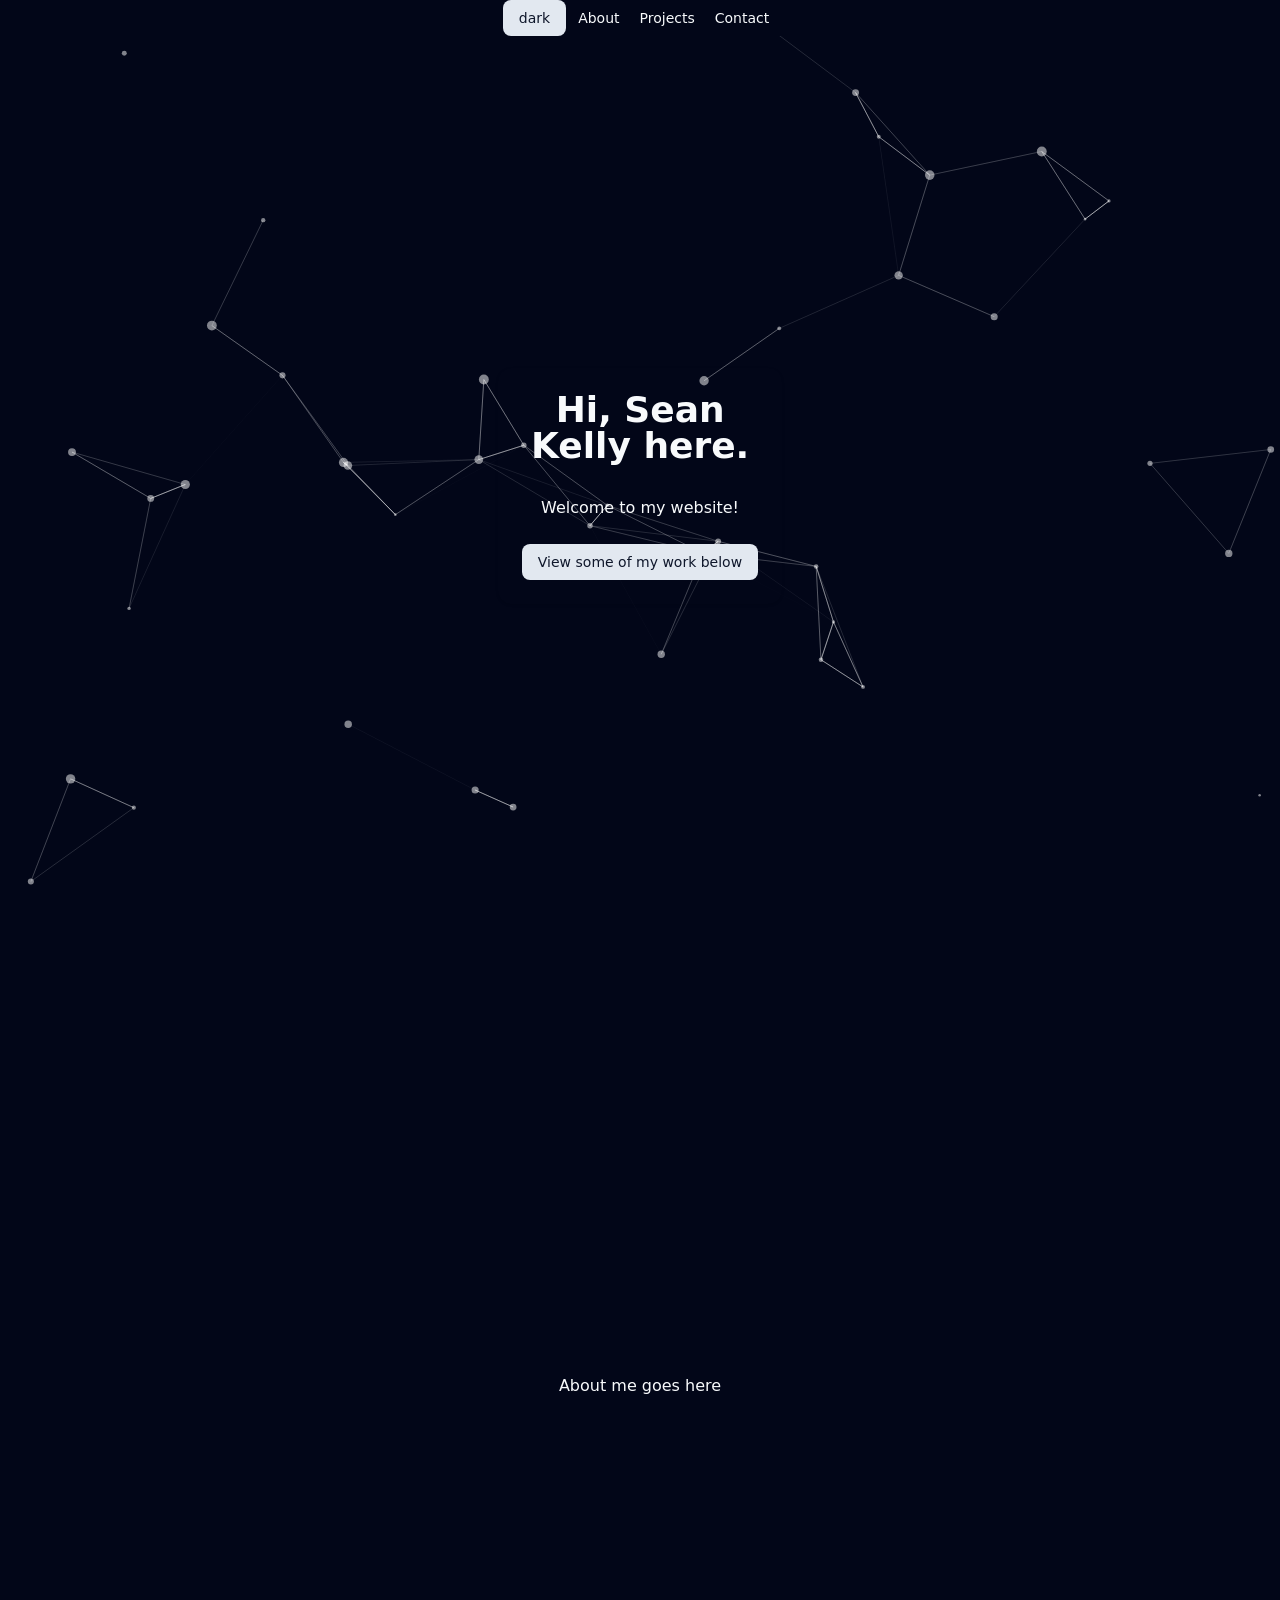
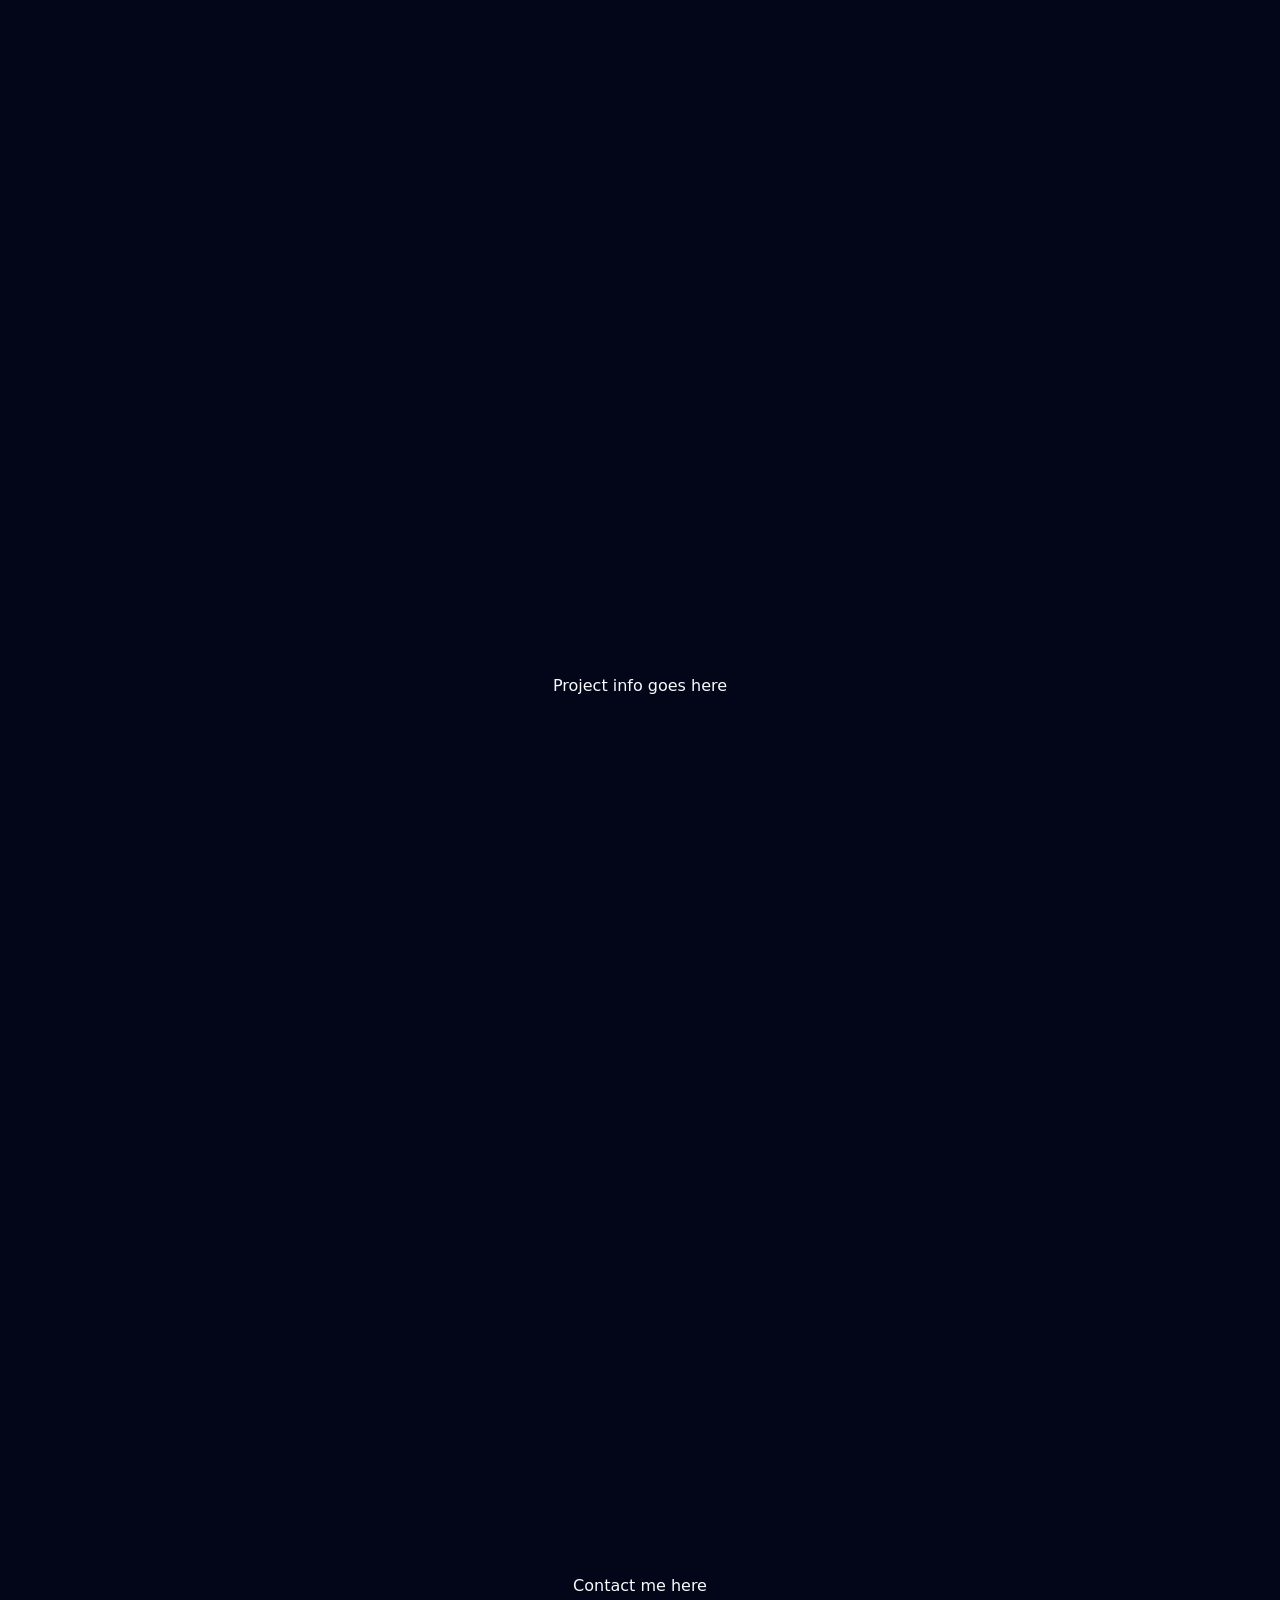
==== index.html @ 91082078 "test: new website" ====
<!doctype html>
<html lang="en">
  <head>
    <meta charset="UTF-8" />
    <link rel="icon" type="image/svg+xml" href="/s.ico" />
    <meta name="viewport" content="width=device-width, initial-scale=1.0" />
    <title>Sean Kelly</title>
    <script type="module" crossorigin src="/assets/index-CBpAEOlM.js"></script>
    <link rel="stylesheet" crossorigin href="/assets/index-Dk81vHkC.css">
  </head>
  <body>
    <div id="root"></div>
  </body>
</html>
---- assets/index-Dk81vHkC.css ----
/*! tailwindcss v4.1.15 | MIT License | https://tailwindcss.com */@layer properties{@supports (((-webkit-hyphens:none)) and (not (margin-trim:inline))) or ((-moz-orient:inline) and (not (color:rgb(from red r g b)))){*,:before,:after,::backdrop{--tw-border-style:solid;--tw-leading:initial;--tw-font-weight:initial;--tw-shadow:0 0 #0000;--tw-shadow-color:initial;--tw-shadow-alpha:100%;--tw-inset-shadow:0 0 #0000;--tw-inset-shadow-color:initial;--tw-inset-shadow-alpha:100%;--tw-ring-color:initial;--tw-ring-shadow:0 0 #0000;--tw-inset-ring-color:initial;--tw-inset-ring-shadow:0 0 #0000;--tw-ring-inset:initial;--tw-ring-offset-width:0px;--tw-ring-offset-color:#fff;--tw-ring-offset-shadow:0 0 #0000;--tw-outline-style:solid;--tw-duration:initial;--tw-animation-delay:0s;--tw-animation-direction:normal;--tw-animation-duration:initial;--tw-animation-fill-mode:none;--tw-animation-iteration-count:1;--tw-enter-blur:0;--tw-enter-opacity:1;--tw-enter-rotate:0;--tw-enter-scale:1;--tw-enter-translate-x:0;--tw-enter-translate-y:0;--tw-exit-blur:0;--tw-exit-opacity:1;--tw-exit-rotate:0;--tw-exit-scale:1;--tw-exit-translate-x:0;--tw-exit-translate-y:0}}}@layer theme{:root,:host{--font-sans:ui-sans-serif,system-ui,sans-serif,"Apple Color Emoji","Segoe UI Emoji","Segoe UI Symbol","Noto Color Emoji";--font-mono:ui-monospace,SFMono-Regular,Menlo,Monaco,Consolas,"Liberation Mono","Courier New",monospace;--color-white:#fff;--spacing:.25rem;--text-sm:.875rem;--text-sm--line-height:calc(1.25/.875);--text-4xl:2.25rem;--text-4xl--line-height:calc(2.5/2.25);--font-weight-medium:500;--font-weight-semibold:600;--default-transition-duration:.15s;--default-transition-timing-function:cubic-bezier(.4,0,.2,1);--default-font-family:var(--font-sans);--default-mono-font-family:var(--font-mono);--color-primary:var(--primary);--animate-fadein:fadein 1s ease-out forwards}}@layer base{*,:after,:before,::backdrop{box-sizing:border-box;border:0 solid;margin:0;padding:0}::file-selector-button{box-sizing:border-box;border:0 solid;margin:0;padding:0}html,:host{-webkit-text-size-adjust:100%;tab-size:4;line-height:1.5;font-family:var(--default-font-family,ui-sans-serif,system-ui,sans-serif,"Apple Color Emoji","Segoe UI Emoji","Segoe UI Symbol","Noto Color Emoji");font-feature-settings:var(--default-font-feature-settings,normal);font-variation-settings:var(--default-font-variation-settings,normal);-webkit-tap-highlight-color:transparent}hr{height:0;color:inherit;border-top-width:1px}abbr:where([title]){-webkit-text-decoration:underline dotted;text-decoration:underline dotted}h1,h2,h3,h4,h5,h6{font-size:inherit;font-weight:inherit}a{color:inherit;-webkit-text-decoration:inherit;text-decoration:inherit}b,strong{font-weight:bolder}code,kbd,samp,pre{font-family:var(--default-mono-font-family,ui-monospace,SFMono-Regular,Menlo,Monaco,Consolas,"Liberation Mono","Courier New",monospace);font-feature-settings:var(--default-mono-font-feature-settings,normal);font-variation-settings:var(--default-mono-font-variation-settings,normal);font-size:1em}small{font-size:80%}sub,sup{vertical-align:baseline;font-size:75%;line-height:0;position:relative}sub{bottom:-.25em}sup{top:-.5em}table{text-indent:0;border-color:inherit;border-collapse:collapse}:-moz-focusring{outline:auto}progress{vertical-align:baseline}summary{display:list-item}ol,ul,menu{list-style:none}img,svg,video,canvas,audio,iframe,embed,object{vertical-align:middle;display:block}img,video{max-width:100%;height:auto}button,input,select,optgroup,textarea{font:inherit;font-feature-settings:inherit;font-variation-settings:inherit;letter-spacing:inherit;color:inherit;opacity:1;background-color:#0000;border-radius:0}::file-selector-button{font:inherit;font-feature-settings:inherit;font-variation-settings:inherit;letter-spacing:inherit;color:inherit;opacity:1;background-color:#0000;border-radius:0}:where(select:is([multiple],[size])) optgroup{font-weight:bolder}:where(select:is([multiple],[size])) optgroup option{padding-inline-start:20px}::file-selector-button{margin-inline-end:4px}::placeholder{opacity:1}@supports (not ((-webkit-appearance:-apple-pay-button))) or (contain-intrinsic-size:1px){::placeholder{color:currentColor}@supports (color:color-mix(in lab,red,red)){::placeholder{color:color-mix(in oklab,currentcolor 50%,transparent)}}}textarea{resize:vertical}::-webkit-search-decoration{-webkit-appearance:none}::-webkit-date-and-time-value{min-height:1lh;text-align:inherit}::-webkit-datetime-edit{display:inline-flex}::-webkit-datetime-edit-fields-wrapper{padding:0}::-webkit-datetime-edit{padding-block:0}::-webkit-datetime-edit-year-field{padding-block:0}::-webkit-datetime-edit-month-field{padding-block:0}::-webkit-datetime-edit-day-field{padding-block:0}::-webkit-datetime-edit-hour-field{padding-block:0}::-webkit-datetime-edit-minute-field{padding-block:0}::-webkit-datetime-edit-second-field{padding-block:0}::-webkit-datetime-edit-millisecond-field{padding-block:0}::-webkit-datetime-edit-meridiem-field{padding-block:0}::-webkit-calendar-picker-indicator{line-height:1}:-moz-ui-invalid{box-shadow:none}button,input:where([type=button],[type=reset],[type=submit]){appearance:button}::file-selector-button{appearance:button}::-webkit-inner-spin-button{height:auto}::-webkit-outer-spin-button{height:auto}[hidden]:where(:not([hidden=until-found])){display:none!important}*{border-color:var(--border);outline-color:var(--ring)}@supports (color:color-mix(in lab,red,red)){*{outline-color:color-mix(in oklab,var(--ring)50%,transparent)}}body{background-color:var(--background);color:var(--foreground)}}@layer components;@layer utilities{.\@container\/card-header{container:card-header/inline-size}.absolute{position:absolute}.relative{position:relative}.sticky{position:sticky}.top-0{top:calc(var(--spacing)*0)}.top-\[1px\]{top:1px}.top-\[60\%\]{top:60%}.top-full{top:100%}.left-0{left:calc(var(--spacing)*0)}.isolate{isolation:isolate}.z-10{z-index:10}.z-50{z-index:50}.z-\[1\]{z-index:1}.col-start-2{grid-column-start:2}.row-span-2{grid-row:span 2/span 2}.row-start-1{grid-row-start:1}.mt-1\.5{margin-top:calc(var(--spacing)*1.5)}.ml-1{margin-left:calc(var(--spacing)*1)}.flex{display:flex}.grid{display:grid}.inline-flex{display:inline-flex}.size-3{width:calc(var(--spacing)*3);height:calc(var(--spacing)*3)}.size-8{width:calc(var(--spacing)*8);height:calc(var(--spacing)*8)}.size-9{width:calc(var(--spacing)*9);height:calc(var(--spacing)*9)}.size-10{width:calc(var(--spacing)*10);height:calc(var(--spacing)*10)}.h-1\.5{height:calc(var(--spacing)*1.5)}.h-2{height:calc(var(--spacing)*2)}.h-8{height:calc(var(--spacing)*8)}.h-9{height:calc(var(--spacing)*9)}.h-10{height:calc(var(--spacing)*10)}.h-\[var\(--radix-navigation-menu-viewport-height\)\]{height:var(--radix-navigation-menu-viewport-height)}.h-screen{height:100vh}.w-2{width:calc(var(--spacing)*2)}.w-full{width:100%}.w-max{width:max-content}.w-screen{width:100vw}.max-w-max{max-width:max-content}.min-w-full{min-width:100%}.flex-1{flex:1}.shrink-0{flex-shrink:0}.rotate-45{rotate:45deg}.animate-fadein{animation:1s ease-out forwards fadein}.list-none{list-style-type:none}.auto-rows-min{grid-auto-rows:min-content}.grid-rows-\[auto_auto\]{grid-template-rows:auto auto}.flex-col{flex-direction:column}.items-center{align-items:center}.items-end{align-items:flex-end}.items-start{align-items:flex-start}.justify-center{justify-content:center}.gap-1{gap:calc(var(--spacing)*1)}.gap-1\.5{gap:calc(var(--spacing)*1.5)}.gap-2{gap:calc(var(--spacing)*2)}.gap-6{gap:calc(var(--spacing)*6)}.self-start{align-self:flex-start}.justify-self-end{justify-self:flex-end}.overflow-hidden{overflow:hidden}.rounded-md{border-radius:calc(var(--radius) - 2px)}.rounded-sm{border-radius:calc(var(--radius) - 4px)}.rounded-xl{border-radius:calc(var(--radius) + 4px)}.rounded-tl-sm{border-top-left-radius:calc(var(--radius) - 4px)}.border{border-style:var(--tw-border-style);border-width:1px}.border-0{border-style:var(--tw-border-style);border-width:0}.bg-background{background-color:var(--background)}.bg-border{background-color:var(--border)}.bg-card{background-color:var(--card)}.bg-destructive{background-color:var(--destructive)}.bg-popover{background-color:var(--popover)}.bg-primary{background-color:var(--primary)}.bg-secondary{background-color:var(--secondary)}.bg-transparent{background-color:#0000}.p-2{padding:calc(var(--spacing)*2)}.px-3{padding-inline:calc(var(--spacing)*3)}.px-4{padding-inline:calc(var(--spacing)*4)}.px-6{padding-inline:calc(var(--spacing)*6)}.py-2{padding-block:calc(var(--spacing)*2)}.py-6{padding-block:calc(var(--spacing)*6)}.pr-2\.5{padding-right:calc(var(--spacing)*2.5)}.text-4xl{font-size:var(--text-4xl);line-height:var(--tw-leading,var(--text-4xl--line-height))}.text-sm{font-size:var(--text-sm);line-height:var(--tw-leading,var(--text-sm--line-height))}.leading-none{--tw-leading:1;line-height:1}.font-medium{--tw-font-weight:var(--font-weight-medium);font-weight:var(--font-weight-medium)}.font-semibold{--tw-font-weight:var(--font-weight-semibold);font-weight:var(--font-weight-semibold)}.whitespace-nowrap{white-space:nowrap}.text-card-foreground{color:var(--card-foreground)}.text-muted-foreground{color:var(--muted-foreground)}.text-popover-foreground{color:var(--popover-foreground)}.text-primary{color:var(--primary)}.text-primary-foreground{color:var(--primary-foreground)}.text-secondary-foreground{color:var(--secondary-foreground)}.text-white{color:var(--color-white)}.underline-offset-4{text-underline-offset:4px}.opacity-0{opacity:0}.shadow{--tw-shadow:0 1px 3px 0 var(--tw-shadow-color,#0000001a),0 1px 2px -1px var(--tw-shadow-color,#0000001a);box-shadow:var(--tw-inset-shadow),var(--tw-inset-ring-shadow),var(--tw-ring-offset-shadow),var(--tw-ring-shadow),var(--tw-shadow)}.shadow-md{--tw-shadow:0 4px 6px -1px var(--tw-shadow-color,#0000001a),0 2px 4px -2px var(--tw-shadow-color,#0000001a);box-shadow:var(--tw-inset-shadow),var(--tw-inset-ring-shadow),var(--tw-ring-offset-shadow),var(--tw-ring-shadow),var(--tw-shadow)}.shadow-sm{--tw-shadow:0 1px 3px 0 var(--tw-shadow-color,#0000001a),0 1px 2px -1px var(--tw-shadow-color,#0000001a);box-shadow:var(--tw-inset-shadow),var(--tw-inset-ring-shadow),var(--tw-ring-offset-shadow),var(--tw-ring-shadow),var(--tw-shadow)}.shadow-xs{--tw-shadow:0 1px 2px 0 var(--tw-shadow-color,#0000000d);box-shadow:var(--tw-inset-shadow),var(--tw-inset-ring-shadow),var(--tw-ring-offset-shadow),var(--tw-ring-shadow),var(--tw-shadow)}.outline{outline-style:var(--tw-outline-style);outline-width:1px}.transition{transition-property:color,background-color,border-color,outline-color,text-decoration-color,fill,stroke,--tw-gradient-from,--tw-gradient-via,--tw-gradient-to,opacity,box-shadow,transform,translate,scale,rotate,filter,-webkit-backdrop-filter,backdrop-filter,display,content-visibility,overlay,pointer-events;transition-timing-function:var(--tw-ease,var(--default-transition-timing-function));transition-duration:var(--tw-duration,var(--default-transition-duration))}.transition-\[color\,box-shadow\]{transition-property:color,box-shadow;transition-timing-function:var(--tw-ease,var(--default-transition-timing-function));transition-duration:var(--tw-duration,var(--default-transition-duration))}.transition-all{transition-property:all;transition-timing-function:var(--tw-ease,var(--default-transition-timing-function));transition-duration:var(--tw-duration,var(--default-transition-duration))}.duration-300{--tw-duration:.3s;transition-duration:.3s}.outline-none{--tw-outline-style:none;outline-style:none}.group-data-\[state\=open\]\:rotate-180:is(:where(.group)[data-state=open] *){rotate:180deg}.group-data-\[viewport\=false\]\/navigation-menu\:top-full:is(:where(.group\/navigation-menu)[data-viewport=false] *){top:100%}.group-data-\[viewport\=false\]\/navigation-menu\:mt-1\.5:is(:where(.group\/navigation-menu)[data-viewport=false] *){margin-top:calc(var(--spacing)*1.5)}.group-data-\[viewport\=false\]\/navigation-menu\:overflow-hidden:is(:where(.group\/navigation-menu)[data-viewport=false] *){overflow:hidden}.group-data-\[viewport\=false\]\/navigation-menu\:rounded-md:is(:where(.group\/navigation-menu)[data-viewport=false] *){border-radius:calc(var(--radius) - 2px)}.group-data-\[viewport\=false\]\/navigation-menu\:border:is(:where(.group\/navigation-menu)[data-viewport=false] *){border-style:var(--tw-border-style);border-width:1px}.group-data-\[viewport\=false\]\/navigation-menu\:bg-popover:is(:where(.group\/navigation-menu)[data-viewport=false] *){background-color:var(--popover)}.group-data-\[viewport\=false\]\/navigation-menu\:text-popover-foreground:is(:where(.group\/navigation-menu)[data-viewport=false] *){color:var(--popover-foreground)}.group-data-\[viewport\=false\]\/navigation-menu\:shadow:is(:where(.group\/navigation-menu)[data-viewport=false] *){--tw-shadow:0 1px 3px 0 var(--tw-shadow-color,#0000001a),0 1px 2px -1px var(--tw-shadow-color,#0000001a);box-shadow:var(--tw-inset-shadow),var(--tw-inset-ring-shadow),var(--tw-ring-offset-shadow),var(--tw-ring-shadow),var(--tw-shadow)}.group-data-\[viewport\=false\]\/navigation-menu\:duration-200:is(:where(.group\/navigation-menu)[data-viewport=false] *){--tw-duration:.2s;transition-duration:.2s}@media(hover:hover){.hover\:bg-accent:hover{background-color:var(--accent)}.hover\:bg-destructive\/90:hover{background-color:var(--destructive)}@supports (color:color-mix(in lab,red,red)){.hover\:bg-destructive\/90:hover{background-color:color-mix(in oklab,var(--destructive)90%,transparent)}}.hover\:bg-primary\/90:hover{background-color:var(--primary)}@supports (color:color-mix(in lab,red,red)){.hover\:bg-primary\/90:hover{background-color:color-mix(in oklab,var(--primary)90%,transparent)}}.hover\:bg-secondary\/80:hover{background-color:var(--secondary)}@supports (color:color-mix(in lab,red,red)){.hover\:bg-secondary\/80:hover{background-color:color-mix(in oklab,var(--secondary)80%,transparent)}}.hover\:text-accent-foreground:hover{color:var(--accent-foreground)}.hover\:underline:hover{text-decoration-line:underline}}.focus\:bg-accent:focus{background-color:var(--accent)}.focus\:text-accent-foreground:focus{color:var(--accent-foreground)}.focus-visible\:border-ring:focus-visible{border-color:var(--ring)}.focus-visible\:ring-\[3px\]:focus-visible{--tw-ring-shadow:var(--tw-ring-inset,)0 0 0 calc(3px + var(--tw-ring-offset-width))var(--tw-ring-color,currentcolor);box-shadow:var(--tw-inset-shadow),var(--tw-inset-ring-shadow),var(--tw-ring-offset-shadow),var(--tw-ring-shadow),var(--tw-shadow)}.focus-visible\:ring-destructive\/20:focus-visible{--tw-ring-color:var(--destructive)}@supports (color:color-mix(in lab,red,red)){.focus-visible\:ring-destructive\/20:focus-visible{--tw-ring-color:color-mix(in oklab,var(--destructive)20%,transparent)}}.focus-visible\:ring-ring\/50:focus-visible{--tw-ring-color:var(--ring)}@supports (color:color-mix(in lab,red,red)){.focus-visible\:ring-ring\/50:focus-visible{--tw-ring-color:color-mix(in oklab,var(--ring)50%,transparent)}}.focus-visible\:outline-1:focus-visible{outline-style:var(--tw-outline-style);outline-width:1px}.disabled\:pointer-events-none:disabled{pointer-events:none}.disabled\:opacity-50:disabled{opacity:.5}.has-data-\[slot\=card-action\]\:grid-cols-\[1fr_auto\]:has([data-slot=card-action]){grid-template-columns:1fr auto}.has-\[\>svg\]\:px-2\.5:has(>svg){padding-inline:calc(var(--spacing)*2.5)}.has-\[\>svg\]\:px-3:has(>svg){padding-inline:calc(var(--spacing)*3)}.has-\[\>svg\]\:px-4:has(>svg){padding-inline:calc(var(--spacing)*4)}.aria-invalid\:border-destructive[aria-invalid=true]{border-color:var(--destructive)}.aria-invalid\:ring-destructive\/20[aria-invalid=true]{--tw-ring-color:var(--destructive)}@supports (color:color-mix(in lab,red,red)){.aria-invalid\:ring-destructive\/20[aria-invalid=true]{--tw-ring-color:color-mix(in oklab,var(--destructive)20%,transparent)}}.data-\[active\=true\]\:bg-accent\/50[data-active=true]{background-color:var(--accent)}@supports (color:color-mix(in lab,red,red)){.data-\[active\=true\]\:bg-accent\/50[data-active=true]{background-color:color-mix(in oklab,var(--accent)50%,transparent)}}.data-\[active\=true\]\:text-accent-foreground[data-active=true]{color:var(--accent-foreground)}@media(hover:hover){.data-\[active\=true\]\:hover\:bg-accent[data-active=true]:hover{background-color:var(--accent)}}.data-\[active\=true\]\:focus\:bg-accent[data-active=true]:focus{background-color:var(--accent)}.data-\[motion\=from-end\]\:slide-in-from-right-52[data-motion=from-end]{--tw-enter-translate-x:calc(52*var(--spacing))}.data-\[motion\=from-start\]\:slide-in-from-left-52[data-motion=from-start]{--tw-enter-translate-x:calc(52*var(--spacing)*-1)}.data-\[motion\=to-end\]\:slide-out-to-right-52[data-motion=to-end]{--tw-exit-translate-x:calc(52*var(--spacing))}.data-\[motion\=to-start\]\:slide-out-to-left-52[data-motion=to-start]{--tw-exit-translate-x:calc(52*var(--spacing)*-1)}.data-\[motion\^\=from-\]\:animate-in[data-motion^=from-]{animation:enter var(--tw-animation-duration,var(--tw-duration,.15s))var(--tw-ease,ease)var(--tw-animation-delay,0s)var(--tw-animation-iteration-count,1)var(--tw-animation-direction,normal)var(--tw-animation-fill-mode,none)}.data-\[motion\^\=from-\]\:fade-in[data-motion^=from-]{--tw-enter-opacity:0}.data-\[motion\^\=to-\]\:animate-out[data-motion^=to-]{animation:exit var(--tw-animation-duration,var(--tw-duration,.15s))var(--tw-ease,ease)var(--tw-animation-delay,0s)var(--tw-animation-iteration-count,1)var(--tw-animation-direction,normal)var(--tw-animation-fill-mode,none)}.data-\[motion\^\=to-\]\:fade-out[data-motion^=to-]{--tw-exit-opacity:0}:is(.\*\*\:data-\[slot\=navigation-menu-link\]\:focus\:ring-0 *)[data-slot=navigation-menu-link]:focus{--tw-ring-shadow:var(--tw-ring-inset,)0 0 0 calc(0px + var(--tw-ring-offset-width))var(--tw-ring-color,currentcolor);box-shadow:var(--tw-inset-shadow),var(--tw-inset-ring-shadow),var(--tw-ring-offset-shadow),var(--tw-ring-shadow),var(--tw-shadow)}:is(.\*\*\:data-\[slot\=navigation-menu-link\]\:focus\:outline-none *)[data-slot=navigation-menu-link]:focus{--tw-outline-style:none;outline-style:none}.data-\[state\=closed\]\:animate-out[data-state=closed]{animation:exit var(--tw-animation-duration,var(--tw-duration,.15s))var(--tw-ease,ease)var(--tw-animation-delay,0s)var(--tw-animation-iteration-count,1)var(--tw-animation-direction,normal)var(--tw-animation-fill-mode,none)}.data-\[state\=closed\]\:zoom-out-95[data-state=closed]{--tw-exit-scale:.95}.group-data-\[viewport\=false\]\/navigation-menu\:data-\[state\=closed\]\:animate-out:is(:where(.group\/navigation-menu)[data-viewport=false] *)[data-state=closed]{animation:exit var(--tw-animation-duration,var(--tw-duration,.15s))var(--tw-ease,ease)var(--tw-animation-delay,0s)var(--tw-animation-iteration-count,1)var(--tw-animation-direction,normal)var(--tw-animation-fill-mode,none)}.group-data-\[viewport\=false\]\/navigation-menu\:data-\[state\=closed\]\:fade-out-0:is(:where(.group\/navigation-menu)[data-viewport=false] *)[data-state=closed]{--tw-exit-opacity:0}.group-data-\[viewport\=false\]\/navigation-menu\:data-\[state\=closed\]\:zoom-out-95:is(:where(.group\/navigation-menu)[data-viewport=false] *)[data-state=closed]{--tw-exit-scale:.95}.data-\[state\=hidden\]\:animate-out[data-state=hidden]{animation:exit var(--tw-animation-duration,var(--tw-duration,.15s))var(--tw-ease,ease)var(--tw-animation-delay,0s)var(--tw-animation-iteration-count,1)var(--tw-animation-direction,normal)var(--tw-animation-fill-mode,none)}.data-\[state\=hidden\]\:fade-out[data-state=hidden]{--tw-exit-opacity:0}.data-\[state\=open\]\:animate-in[data-state=open]{animation:enter var(--tw-animation-duration,var(--tw-duration,.15s))var(--tw-ease,ease)var(--tw-animation-delay,0s)var(--tw-animation-iteration-count,1)var(--tw-animation-direction,normal)var(--tw-animation-fill-mode,none)}.data-\[state\=open\]\:bg-accent\/50[data-state=open]{background-color:var(--accent)}@supports (color:color-mix(in lab,red,red)){.data-\[state\=open\]\:bg-accent\/50[data-state=open]{background-color:color-mix(in oklab,var(--accent)50%,transparent)}}.data-\[state\=open\]\:text-accent-foreground[data-state=open]{color:var(--accent-foreground)}.data-\[state\=open\]\:zoom-in-90[data-state=open]{--tw-enter-scale:.9}.group-data-\[viewport\=false\]\/navigation-menu\:data-\[state\=open\]\:animate-in:is(:where(.group\/navigation-menu)[data-viewport=false] *)[data-state=open]{animation:enter var(--tw-animation-duration,var(--tw-duration,.15s))var(--tw-ease,ease)var(--tw-animation-delay,0s)var(--tw-animation-iteration-count,1)var(--tw-animation-direction,normal)var(--tw-animation-fill-mode,none)}.group-data-\[viewport\=false\]\/navigation-menu\:data-\[state\=open\]\:fade-in-0:is(:where(.group\/navigation-menu)[data-viewport=false] *)[data-state=open]{--tw-enter-opacity:0}.group-data-\[viewport\=false\]\/navigation-menu\:data-\[state\=open\]\:zoom-in-95:is(:where(.group\/navigation-menu)[data-viewport=false] *)[data-state=open]{--tw-enter-scale:.95}@media(hover:hover){.data-\[state\=open\]\:hover\:bg-accent[data-state=open]:hover{background-color:var(--accent)}}.data-\[state\=open\]\:focus\:bg-accent[data-state=open]:focus{background-color:var(--accent)}.data-\[state\=visible\]\:animate-in[data-state=visible]{animation:enter var(--tw-animation-duration,var(--tw-duration,.15s))var(--tw-ease,ease)var(--tw-animation-delay,0s)var(--tw-animation-iteration-count,1)var(--tw-animation-direction,normal)var(--tw-animation-fill-mode,none)}.data-\[state\=visible\]\:fade-in[data-state=visible]{--tw-enter-opacity:0}@media(min-width:48rem){.md\:absolute{position:absolute}.md\:w-\[var\(--radix-navigation-menu-viewport-width\)\]{width:var(--radix-navigation-menu-viewport-width)}.md\:w-auto{width:auto}}.dark\:border-input:is(.dark *){border-color:var(--input)}.dark\:bg-destructive\/60:is(.dark *){background-color:var(--destructive)}@supports (color:color-mix(in lab,red,red)){.dark\:bg-destructive\/60:is(.dark *){background-color:color-mix(in oklab,var(--destructive)60%,transparent)}}.dark\:bg-input\/30:is(.dark *){background-color:var(--input)}@supports (color:color-mix(in lab,red,red)){.dark\:bg-input\/30:is(.dark *){background-color:color-mix(in oklab,var(--input)30%,transparent)}}@media(hover:hover){.dark\:hover\:bg-accent\/50:is(.dark *):hover{background-color:var(--accent)}@supports (color:color-mix(in lab,red,red)){.dark\:hover\:bg-accent\/50:is(.dark *):hover{background-color:color-mix(in oklab,var(--accent)50%,transparent)}}.dark\:hover\:bg-input\/50:is(.dark *):hover{background-color:var(--input)}@supports (color:color-mix(in lab,red,red)){.dark\:hover\:bg-input\/50:is(.dark *):hover{background-color:color-mix(in oklab,var(--input)50%,transparent)}}}.dark\:focus-visible\:ring-destructive\/40:is(.dark *):focus-visible{--tw-ring-color:var(--destructive)}@supports (color:color-mix(in lab,red,red)){.dark\:focus-visible\:ring-destructive\/40:is(.dark *):focus-visible{--tw-ring-color:color-mix(in oklab,var(--destructive)40%,transparent)}}.dark\:aria-invalid\:ring-destructive\/40:is(.dark *)[aria-invalid=true]{--tw-ring-color:var(--destructive)}@supports (color:color-mix(in lab,red,red)){.dark\:aria-invalid\:ring-destructive\/40:is(.dark *)[aria-invalid=true]{--tw-ring-color:color-mix(in oklab,var(--destructive)40%,transparent)}}.\[\&_svg\]\:pointer-events-none svg{pointer-events:none}.\[\&_svg\]\:shrink-0 svg{flex-shrink:0}.\[\&_svg\:not\(\[class\*\=\'size-\'\]\)\]\:size-4 svg:not([class*=size-]){width:calc(var(--spacing)*4);height:calc(var(--spacing)*4)}.\[\&_svg\:not\(\[class\*\=\'text-\'\]\)\]\:text-muted-foreground svg:not([class*=text-]){color:var(--muted-foreground)}.\[\.border-b\]\:pb-6.border-b{padding-bottom:calc(var(--spacing)*6)}.\[\.border-t\]\:pt-6.border-t{padding-top:calc(var(--spacing)*6)}}@property --tw-animation-delay{syntax:"*";inherits:false;initial-value:0s}@property --tw-animation-direction{syntax:"*";inherits:false;initial-value:normal}@property --tw-animation-duration{syntax:"*";inherits:false}@property --tw-animation-fill-mode{syntax:"*";inherits:false;initial-value:none}@property --tw-animation-iteration-count{syntax:"*";inherits:false;initial-value:1}@property --tw-enter-blur{syntax:"*";inherits:false;initial-value:0}@property --tw-enter-opacity{syntax:"*";inherits:false;initial-value:1}@property --tw-enter-rotate{syntax:"*";inherits:false;initial-value:0}@property --tw-enter-scale{syntax:"*";inherits:false;initial-value:1}@property --tw-enter-translate-x{syntax:"*";inherits:false;initial-value:0}@property --tw-enter-translate-y{syntax:"*";inherits:false;initial-value:0}@property --tw-exit-blur{syntax:"*";inherits:false;initial-value:0}@property --tw-exit-opacity{syntax:"*";inherits:false;initial-value:1}@property --tw-exit-rotate{syntax:"*";inherits:false;initial-value:0}@property --tw-exit-scale{syntax:"*";inherits:false;initial-value:1}@property --tw-exit-translate-x{syntax:"*";inherits:false;initial-value:0}@property --tw-exit-translate-y{syntax:"*";inherits:false;initial-value:0}:root{--radius:.625rem;--background:oklch(100% 0 0);--foreground:oklch(12.9% .042 264.695);--card:oklch(100% 0 0);--card-foreground:oklch(12.9% .042 264.695);--popover:oklch(100% 0 0);--popover-foreground:oklch(12.9% .042 264.695);--primary:oklch(20.8% .042 265.755);--primary-foreground:oklch(98.4% .003 247.858);--secondary:oklch(96.8% .007 247.896);--secondary-foreground:oklch(20.8% .042 265.755);--muted:oklch(96.8% .007 247.896);--muted-foreground:oklch(55.4% .046 257.417);--accent:oklch(96.8% .007 247.896);--accent-foreground:oklch(20.8% .042 265.755);--destructive:oklch(57.7% .245 27.325);--border:oklch(92.9% .013 255.508);--input:oklch(92.9% .013 255.508);--ring:oklch(70.4% .04 256.788);--chart-1:oklch(64.6% .222 41.116);--chart-2:oklch(60% .118 184.704);--chart-3:oklch(39.8% .07 227.392);--chart-4:oklch(82.8% .189 84.429);--chart-5:oklch(76.9% .188 70.08);--sidebar:oklch(98.4% .003 247.858);--sidebar-foreground:oklch(12.9% .042 264.695);--sidebar-primary:oklch(20.8% .042 265.755);--sidebar-primary-foreground:oklch(98.4% .003 247.858);--sidebar-accent:oklch(96.8% .007 247.896);--sidebar-accent-foreground:oklch(20.8% .042 265.755);--sidebar-border:oklch(92.9% .013 255.508);--sidebar-ring:oklch(70.4% .04 256.788)}.dark{--background:oklch(12.9% .042 264.695);--foreground:oklch(98.4% .003 247.858);--card:oklch(20.8% .042 265.755);--card-foreground:oklch(98.4% .003 247.858);--popover:oklch(20.8% .042 265.755);--popover-foreground:oklch(98.4% .003 247.858);--primary:oklch(92.9% .013 255.508);--primary-foreground:oklch(20.8% .042 265.755);--secondary:oklch(27.9% .041 260.031);--secondary-foreground:oklch(98.4% .003 247.858);--muted:oklch(27.9% .041 260.031);--muted-foreground:oklch(70.4% .04 256.788);--accent:oklch(27.9% .041 260.031);--accent-foreground:oklch(98.4% .003 247.858);--destructive:oklch(70.4% .191 22.216);--border:oklch(100% 0 0/.1);--input:oklch(100% 0 0/.15);--ring:oklch(55.1% .027 264.364);--chart-1:oklch(48.8% .243 264.376);--chart-2:oklch(69.6% .17 162.48);--chart-3:oklch(76.9% .188 70.08);--chart-4:oklch(62.7% .265 303.9);--chart-5:oklch(64.5% .246 16.439);--sidebar:oklch(20.8% .042 265.755);--sidebar-foreground:oklch(98.4% .003 247.858);--sidebar-primary:oklch(48.8% .243 264.376);--sidebar-primary-foreground:oklch(98.4% .003 247.858);--sidebar-accent:oklch(27.9% .041 260.031);--sidebar-accent-foreground:oklch(98.4% .003 247.858);--sidebar-border:oklch(100% 0 0/.1);--sidebar-ring:oklch(55.1% .027 264.364)}@property --tw-border-style{syntax:"*";inherits:false;initial-value:solid}@property --tw-leading{syntax:"*";inherits:false}@property --tw-font-weight{syntax:"*";inherits:false}@property --tw-shadow{syntax:"*";inherits:false;initial-value:0 0 #0000}@property --tw-shadow-color{syntax:"*";inherits:false}@property --tw-shadow-alpha{syntax:"<percentage>";inherits:false;initial-value:100%}@property --tw-inset-shadow{syntax:"*";inherits:false;initial-value:0 0 #0000}@property --tw-inset-shadow-color{syntax:"*";inherits:false}@property --tw-inset-shadow-alpha{syntax:"<percentage>";inherits:false;initial-value:100%}@property --tw-ring-color{syntax:"*";inherits:false}@property --tw-ring-shadow{syntax:"*";inherits:false;initial-value:0 0 #0000}@property --tw-inset-ring-color{syntax:"*";inherits:false}@property --tw-inset-ring-shadow{syntax:"*";inherits:false;initial-value:0 0 #0000}@property --tw-ring-inset{syntax:"*";inherits:false}@property --tw-ring-offset-width{syntax:"<length>";inherits:false;initial-value:0}@property --tw-ring-offset-color{syntax:"*";inherits:false;initial-value:#fff}@property --tw-ring-offset-shadow{syntax:"*";inherits:false;initial-value:0 0 #0000}@property --tw-outline-style{syntax:"*";inherits:false;initial-value:solid}@property --tw-duration{syntax:"*";inherits:false}@keyframes enter{0%{opacity:var(--tw-enter-opacity,1);transform:translate3d(var(--tw-enter-translate-x,0),var(--tw-enter-translate-y,0),0)scale3d(var(--tw-enter-scale,1),var(--tw-enter-scale,1),var(--tw-enter-scale,1))rotate(var(--tw-enter-rotate,0));filter:blur(var(--tw-enter-blur,0))}}@keyframes exit{to{opacity:var(--tw-exit-opacity,1);transform:translate3d(var(--tw-exit-translate-x,0),var(--tw-exit-translate-y,0),0)scale3d(var(--tw-exit-scale,1),var(--tw-exit-scale,1),var(--tw-exit-scale,1))rotate(var(--tw-exit-rotate,0));filter:blur(var(--tw-exit-blur,0))}}@keyframes fadein{0%{opacity:0}to{opacity:100}}#root{text-align:center}html{scroll-behavior:smooth}.websiteContentContainer{display:flex;flex-direction:column;justify-content:space-evenly;z-index:1;position:relative;scroll-behavior:smooth}.navBarLink{position:relative}.navBarLink:hover:after{opacity:1;transition:all .2s}.navBarLink:after{content:"";height:2px;width:100%;background:var(--color-primary);position:absolute;left:0;bottom:0;opacity:0;pointer-events:none}.activeNavBarLink:after{content:"";height:2px;width:100%;background:var(--color-primary);position:absolute;left:0;bottom:0;pointer-events:none;animation:var(--animate-fadein)}
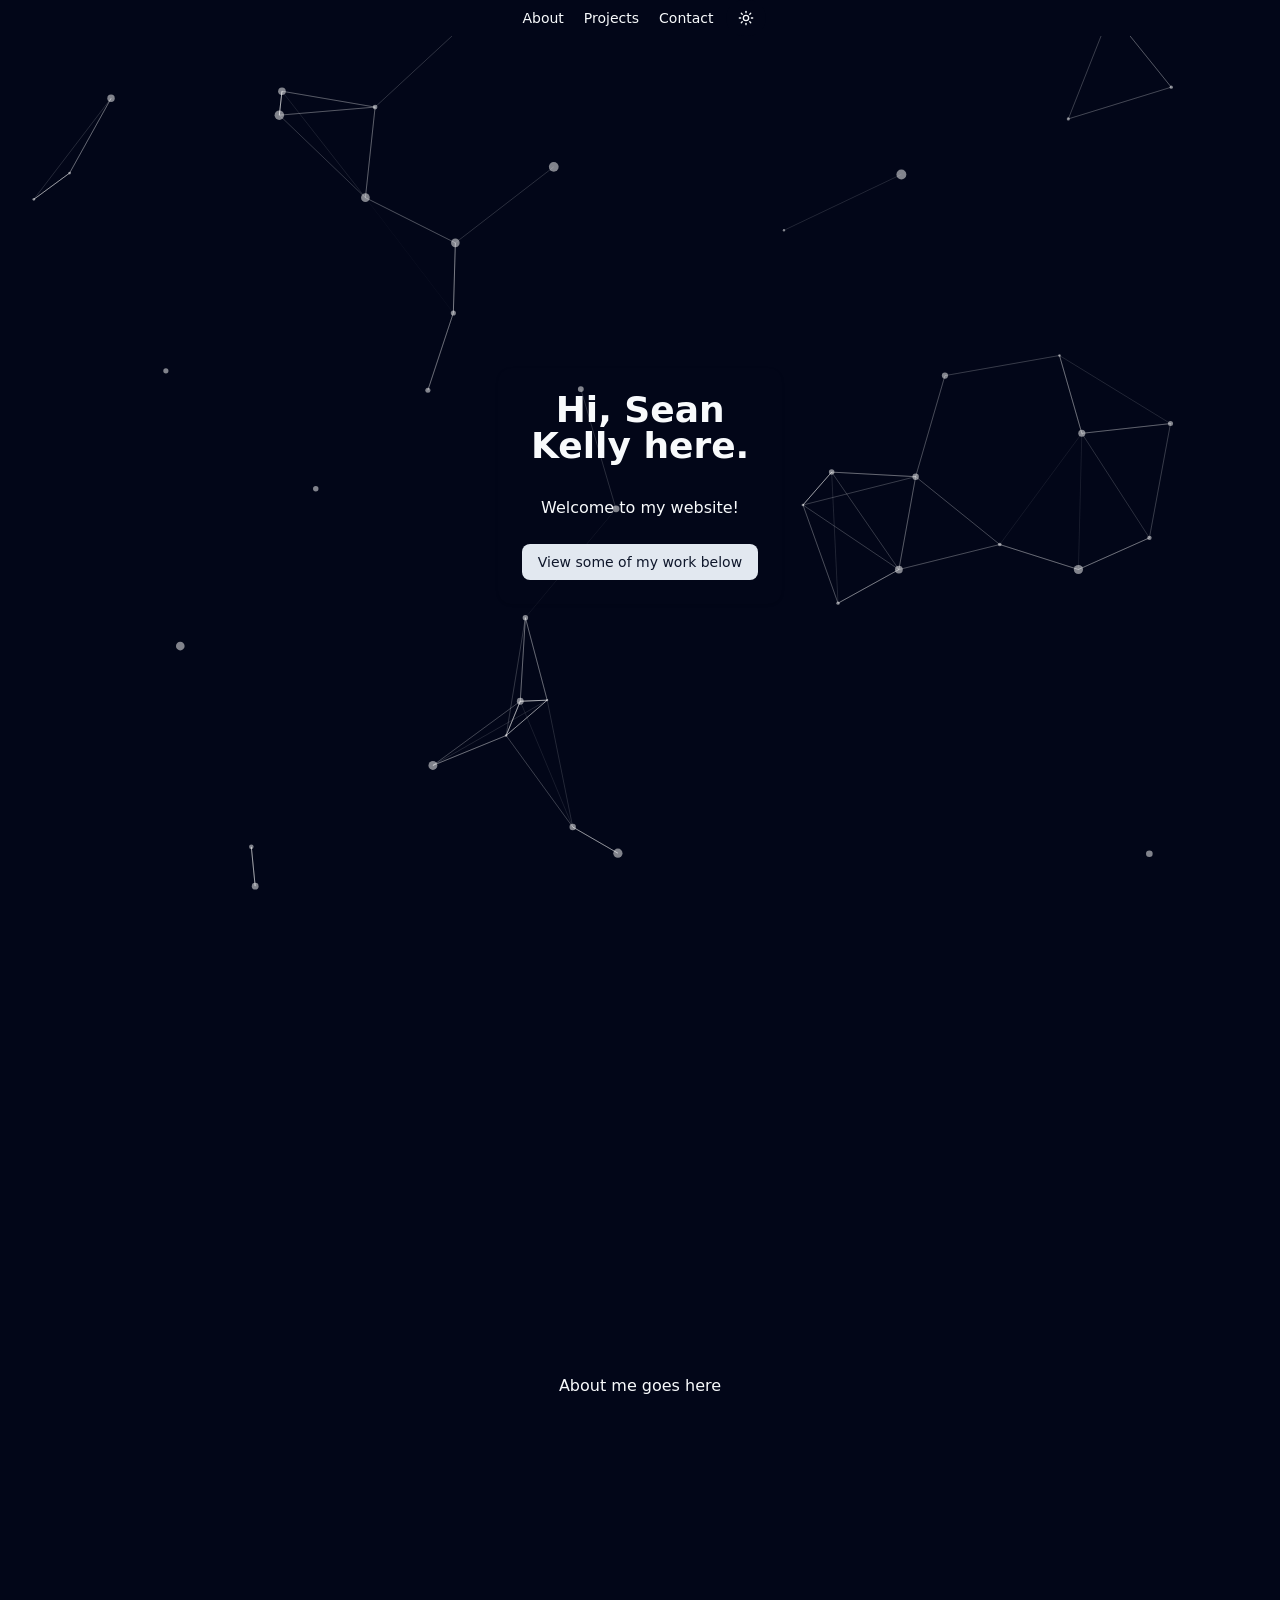
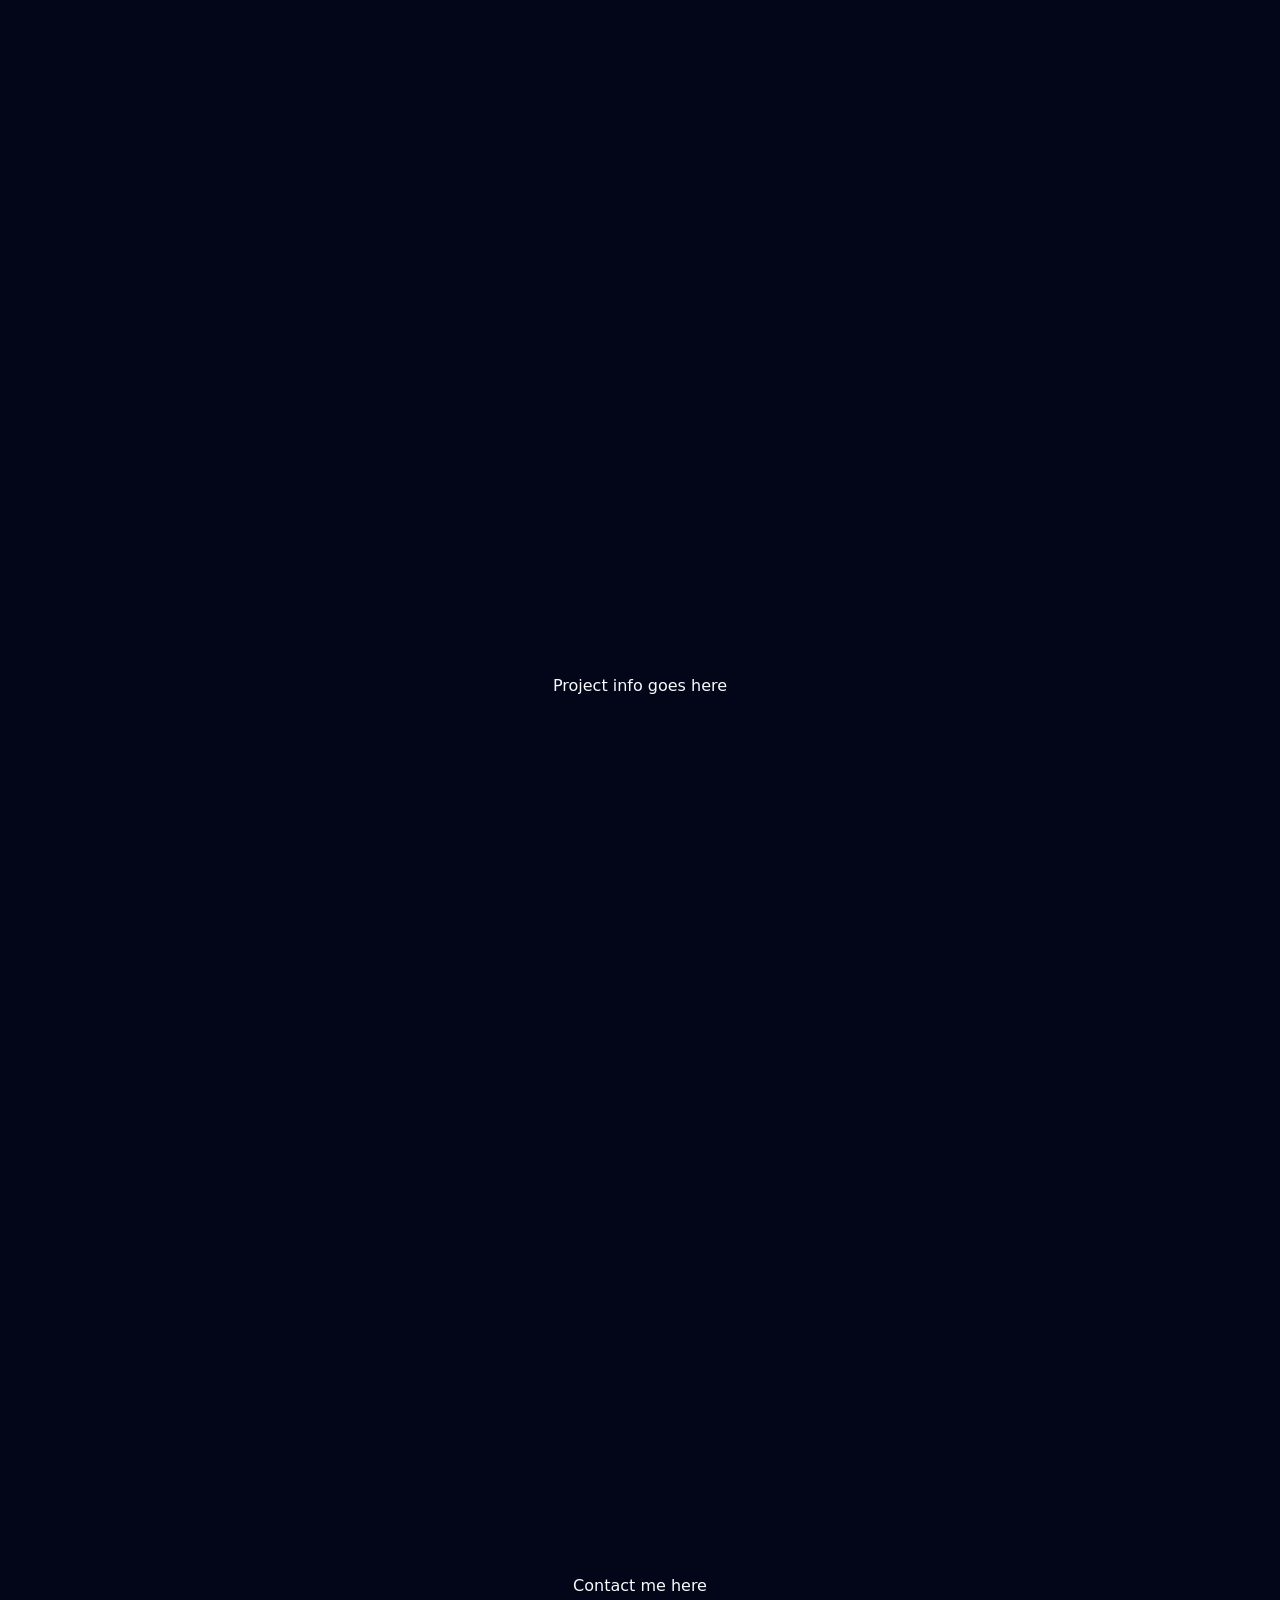
==== commit 0594b68c: "fix: updated dark/light mode toggle and site title" ====
--- a/index.html
+++ b/index.html
@@ -4,9 +4,9 @@
     <meta charset="UTF-8" />
     <link rel="icon" type="image/svg+xml" href="/s.ico" />
     <meta name="viewport" content="width=device-width, initial-scale=1.0" />
-    <title>Sean Kelly</title>
-    <script type="module" crossorigin src="/assets/index-CBpAEOlM.js"></script>
-    <link rel="stylesheet" crossorigin href="/assets/index-Dk81vHkC.css">
+    <title>Sean Kelly | Software Engineer</title>
+    <script type="module" crossorigin src="/assets/index-BwAMA2d6.js"></script>
+    <link rel="stylesheet" crossorigin href="/assets/index-Cu5SuFK4.css">
   </head>
   <body>
     <div id="root"></div>
--- a/assets/index-Cu5SuFK4.css
+++ b/assets/index-Cu5SuFK4.css
@@ -0,0 +1 @@
+/*! tailwindcss v4.1.15 | MIT License | https://tailwindcss.com */@layer properties{@supports (((-webkit-hyphens:none)) and (not (margin-trim:inline))) or ((-moz-orient:inline) and (not (color:rgb(from red r g b)))){*,:before,:after,::backdrop{--tw-border-style:solid;--tw-leading:initial;--tw-font-weight:initial;--tw-shadow:0 0 #0000;--tw-shadow-color:initial;--tw-shadow-alpha:100%;--tw-inset-shadow:0 0 #0000;--tw-inset-shadow-color:initial;--tw-inset-shadow-alpha:100%;--tw-ring-color:initial;--tw-ring-shadow:0 0 #0000;--tw-inset-ring-color:initial;--tw-inset-ring-shadow:0 0 #0000;--tw-ring-inset:initial;--tw-ring-offset-width:0px;--tw-ring-offset-color:#fff;--tw-ring-offset-shadow:0 0 #0000;--tw-outline-style:solid;--tw-duration:initial;--tw-animation-delay:0s;--tw-animation-direction:normal;--tw-animation-duration:initial;--tw-animation-fill-mode:none;--tw-animation-iteration-count:1;--tw-enter-blur:0;--tw-enter-opacity:1;--tw-enter-rotate:0;--tw-enter-scale:1;--tw-enter-translate-x:0;--tw-enter-translate-y:0;--tw-exit-blur:0;--tw-exit-opacity:1;--tw-exit-rotate:0;--tw-exit-scale:1;--tw-exit-translate-x:0;--tw-exit-translate-y:0}}}@layer theme{:root,:host{--font-sans:ui-sans-serif,system-ui,sans-serif,"Apple Color Emoji","Segoe UI Emoji","Segoe UI Symbol","Noto Color Emoji";--font-mono:ui-monospace,SFMono-Regular,Menlo,Monaco,Consolas,"Liberation Mono","Courier New",monospace;--color-white:#fff;--spacing:.25rem;--text-sm:.875rem;--text-sm--line-height:calc(1.25/.875);--text-4xl:2.25rem;--text-4xl--line-height:calc(2.5/2.25);--font-weight-medium:500;--font-weight-semibold:600;--default-transition-duration:.15s;--default-transition-timing-function:cubic-bezier(.4,0,.2,1);--default-font-family:var(--font-sans);--default-mono-font-family:var(--font-mono);--color-primary:var(--primary);--animate-fadein:fadein 1s ease-out forwards}}@layer base{*,:after,:before,::backdrop{box-sizing:border-box;border:0 solid;margin:0;padding:0}::file-selector-button{box-sizing:border-box;border:0 solid;margin:0;padding:0}html,:host{-webkit-text-size-adjust:100%;tab-size:4;line-height:1.5;font-family:var(--default-font-family,ui-sans-serif,system-ui,sans-serif,"Apple Color Emoji","Segoe UI Emoji","Segoe UI Symbol","Noto Color Emoji");font-feature-settings:var(--default-font-feature-settings,normal);font-variation-settings:var(--default-font-variation-settings,normal);-webkit-tap-highlight-color:transparent}hr{height:0;color:inherit;border-top-width:1px}abbr:where([title]){-webkit-text-decoration:underline dotted;text-decoration:underline dotted}h1,h2,h3,h4,h5,h6{font-size:inherit;font-weight:inherit}a{color:inherit;-webkit-text-decoration:inherit;text-decoration:inherit}b,strong{font-weight:bolder}code,kbd,samp,pre{font-family:var(--default-mono-font-family,ui-monospace,SFMono-Regular,Menlo,Monaco,Consolas,"Liberation Mono","Courier New",monospace);font-feature-settings:var(--default-mono-font-feature-settings,normal);font-variation-settings:var(--default-mono-font-variation-settings,normal);font-size:1em}small{font-size:80%}sub,sup{vertical-align:baseline;font-size:75%;line-height:0;position:relative}sub{bottom:-.25em}sup{top:-.5em}table{text-indent:0;border-color:inherit;border-collapse:collapse}:-moz-focusring{outline:auto}progress{vertical-align:baseline}summary{display:list-item}ol,ul,menu{list-style:none}img,svg,video,canvas,audio,iframe,embed,object{vertical-align:middle;display:block}img,video{max-width:100%;height:auto}button,input,select,optgroup,textarea{font:inherit;font-feature-settings:inherit;font-variation-settings:inherit;letter-spacing:inherit;color:inherit;opacity:1;background-color:#0000;border-radius:0}::file-selector-button{font:inherit;font-feature-settings:inherit;font-variation-settings:inherit;letter-spacing:inherit;color:inherit;opacity:1;background-color:#0000;border-radius:0}:where(select:is([multiple],[size])) optgroup{font-weight:bolder}:where(select:is([multiple],[size])) optgroup option{padding-inline-start:20px}::file-selector-button{margin-inline-end:4px}::placeholder{opacity:1}@supports (not ((-webkit-appearance:-apple-pay-button))) or (contain-intrinsic-size:1px){::placeholder{color:currentColor}@supports (color:color-mix(in lab,red,red)){::placeholder{color:color-mix(in oklab,currentcolor 50%,transparent)}}}textarea{resize:vertical}::-webkit-search-decoration{-webkit-appearance:none}::-webkit-date-and-time-value{min-height:1lh;text-align:inherit}::-webkit-datetime-edit{display:inline-flex}::-webkit-datetime-edit-fields-wrapper{padding:0}::-webkit-datetime-edit{padding-block:0}::-webkit-datetime-edit-year-field{padding-block:0}::-webkit-datetime-edit-month-field{padding-block:0}::-webkit-datetime-edit-day-field{padding-block:0}::-webkit-datetime-edit-hour-field{padding-block:0}::-webkit-datetime-edit-minute-field{padding-block:0}::-webkit-datetime-edit-second-field{padding-block:0}::-webkit-datetime-edit-millisecond-field{padding-block:0}::-webkit-datetime-edit-meridiem-field{padding-block:0}::-webkit-calendar-picker-indicator{line-height:1}:-moz-ui-invalid{box-shadow:none}button,input:where([type=button],[type=reset],[type=submit]){appearance:button}::file-selector-button{appearance:button}::-webkit-inner-spin-button{height:auto}::-webkit-outer-spin-button{height:auto}[hidden]:where(:not([hidden=until-found])){display:none!important}*{border-color:var(--border);outline-color:var(--ring)}@supports (color:color-mix(in lab,red,red)){*{outline-color:color-mix(in oklab,var(--ring)50%,transparent)}}body{background-color:var(--background);color:var(--foreground)}}@layer components;@layer utilities{.\@container\/card-header{container:card-header/inline-size}.absolute{position:absolute}.relative{position:relative}.sticky{position:sticky}.top-0{top:calc(var(--spacing)*0)}.top-\[1px\]{top:1px}.top-\[60\%\]{top:60%}.top-full{top:100%}.left-0{left:calc(var(--spacing)*0)}.isolate{isolation:isolate}.z-10{z-index:10}.z-50{z-index:50}.z-\[1\]{z-index:1}.col-start-2{grid-column-start:2}.row-span-2{grid-row:span 2/span 2}.row-start-1{grid-row-start:1}.mt-1\.5{margin-top:calc(var(--spacing)*1.5)}.ml-1{margin-left:calc(var(--spacing)*1)}.flex{display:flex}.grid{display:grid}.inline-flex{display:inline-flex}.size-3{width:calc(var(--spacing)*3);height:calc(var(--spacing)*3)}.size-8{width:calc(var(--spacing)*8);height:calc(var(--spacing)*8)}.size-9{width:calc(var(--spacing)*9);height:calc(var(--spacing)*9)}.size-10{width:calc(var(--spacing)*10);height:calc(var(--spacing)*10)}.h-1\.5{height:calc(var(--spacing)*1.5)}.h-2{height:calc(var(--spacing)*2)}.h-8{height:calc(var(--spacing)*8)}.h-9{height:calc(var(--spacing)*9)}.h-10{height:calc(var(--spacing)*10)}.h-\[var\(--radix-navigation-menu-viewport-height\)\]{height:var(--radix-navigation-menu-viewport-height)}.h-screen{height:100vh}.w-2{width:calc(var(--spacing)*2)}.w-full{width:100%}.w-max{width:max-content}.w-screen{width:100vw}.max-w-max{max-width:max-content}.min-w-full{min-width:100%}.flex-1{flex:1}.shrink-0{flex-shrink:0}.rotate-45{rotate:45deg}.animate-fadein{animation:1s ease-out forwards fadein}.list-none{list-style-type:none}.auto-rows-min{grid-auto-rows:min-content}.grid-rows-\[auto_auto\]{grid-template-rows:auto auto}.flex-col{flex-direction:column}.items-center{align-items:center}.items-end{align-items:flex-end}.items-start{align-items:flex-start}.justify-center{justify-content:center}.gap-1{gap:calc(var(--spacing)*1)}.gap-1\.5{gap:calc(var(--spacing)*1.5)}.gap-2{gap:calc(var(--spacing)*2)}.gap-6{gap:calc(var(--spacing)*6)}.self-start{align-self:flex-start}.justify-self-end{justify-self:flex-end}.overflow-hidden{overflow:hidden}.rounded-full{border-radius:3.40282e38px}.rounded-md{border-radius:calc(var(--radius) - 2px)}.rounded-sm{border-radius:calc(var(--radius) - 4px)}.rounded-xl{border-radius:calc(var(--radius) + 4px)}.rounded-tl-sm{border-top-left-radius:calc(var(--radius) - 4px)}.border{border-style:var(--tw-border-style);border-width:1px}.border-0{border-style:var(--tw-border-style);border-width:0}.bg-background{background-color:var(--background)}.bg-border{background-color:var(--border)}.bg-card{background-color:var(--card)}.bg-destructive{background-color:var(--destructive)}.bg-popover{background-color:var(--popover)}.bg-primary{background-color:var(--primary)}.bg-secondary{background-color:var(--secondary)}.bg-transparent{background-color:#0000}.p-2{padding:calc(var(--spacing)*2)}.px-3{padding-inline:calc(var(--spacing)*3)}.px-4{padding-inline:calc(var(--spacing)*4)}.px-6{padding-inline:calc(var(--spacing)*6)}.py-2{padding-block:calc(var(--spacing)*2)}.py-6{padding-block:calc(var(--spacing)*6)}.pr-2\.5{padding-right:calc(var(--spacing)*2.5)}.text-4xl{font-size:var(--text-4xl);line-height:var(--tw-leading,var(--text-4xl--line-height))}.text-sm{font-size:var(--text-sm);line-height:var(--tw-leading,var(--text-sm--line-height))}.leading-none{--tw-leading:1;line-height:1}.font-medium{--tw-font-weight:var(--font-weight-medium);font-weight:var(--font-weight-medium)}.font-semibold{--tw-font-weight:var(--font-weight-semibold);font-weight:var(--font-weight-semibold)}.whitespace-nowrap{white-space:nowrap}.text-card-foreground{color:var(--card-foreground)}.text-foreground{color:var(--foreground)}.text-muted-foreground{color:var(--muted-foreground)}.text-popover-foreground{color:var(--popover-foreground)}.text-primary{color:var(--primary)}.text-primary-foreground{color:var(--primary-foreground)}.text-secondary-foreground{color:var(--secondary-foreground)}.text-white{color:var(--color-white)}.underline-offset-4{text-underline-offset:4px}.opacity-0{opacity:0}.shadow{--tw-shadow:0 1px 3px 0 var(--tw-shadow-color,#0000001a),0 1px 2px -1px var(--tw-shadow-color,#0000001a);box-shadow:var(--tw-inset-shadow),var(--tw-inset-ring-shadow),var(--tw-ring-offset-shadow),var(--tw-ring-shadow),var(--tw-shadow)}.shadow-md{--tw-shadow:0 4px 6px -1px var(--tw-shadow-color,#0000001a),0 2px 4px -2px var(--tw-shadow-color,#0000001a);box-shadow:var(--tw-inset-shadow),var(--tw-inset-ring-shadow),var(--tw-ring-offset-shadow),var(--tw-ring-shadow),var(--tw-shadow)}.shadow-sm{--tw-shadow:0 1px 3px 0 var(--tw-shadow-color,#0000001a),0 1px 2px -1px var(--tw-shadow-color,#0000001a);box-shadow:var(--tw-inset-shadow),var(--tw-inset-ring-shadow),var(--tw-ring-offset-shadow),var(--tw-ring-shadow),var(--tw-shadow)}.shadow-xs{--tw-shadow:0 1px 2px 0 var(--tw-shadow-color,#0000000d);box-shadow:var(--tw-inset-shadow),var(--tw-inset-ring-shadow),var(--tw-ring-offset-shadow),var(--tw-ring-shadow),var(--tw-shadow)}.outline{outline-style:var(--tw-outline-style);outline-width:1px}.transition{transition-property:color,background-color,border-color,outline-color,text-decoration-color,fill,stroke,--tw-gradient-from,--tw-gradient-via,--tw-gradient-to,opacity,box-shadow,transform,translate,scale,rotate,filter,-webkit-backdrop-filter,backdrop-filter,display,content-visibility,overlay,pointer-events;transition-timing-function:var(--tw-ease,var(--default-transition-timing-function));transition-duration:var(--tw-duration,var(--default-transition-duration))}.transition-\[color\,box-shadow\]{transition-property:color,box-shadow;transition-timing-function:var(--tw-ease,var(--default-transition-timing-function));transition-duration:var(--tw-duration,var(--default-transition-duration))}.transition-all{transition-property:all;transition-timing-function:var(--tw-ease,var(--default-transition-timing-function));transition-duration:var(--tw-duration,var(--default-transition-duration))}.duration-300{--tw-duration:.3s;transition-duration:.3s}.outline-none{--tw-outline-style:none;outline-style:none}.group-data-\[state\=open\]\:rotate-180:is(:where(.group)[data-state=open] *){rotate:180deg}.group-data-\[viewport\=false\]\/navigation-menu\:top-full:is(:where(.group\/navigation-menu)[data-viewport=false] *){top:100%}.group-data-\[viewport\=false\]\/navigation-menu\:mt-1\.5:is(:where(.group\/navigation-menu)[data-viewport=false] *){margin-top:calc(var(--spacing)*1.5)}.group-data-\[viewport\=false\]\/navigation-menu\:overflow-hidden:is(:where(.group\/navigation-menu)[data-viewport=false] *){overflow:hidden}.group-data-\[viewport\=false\]\/navigation-menu\:rounded-md:is(:where(.group\/navigation-menu)[data-viewport=false] *){border-radius:calc(var(--radius) - 2px)}.group-data-\[viewport\=false\]\/navigation-menu\:border:is(:where(.group\/navigation-menu)[data-viewport=false] *){border-style:var(--tw-border-style);border-width:1px}.group-data-\[viewport\=false\]\/navigation-menu\:bg-popover:is(:where(.group\/navigation-menu)[data-viewport=false] *){background-color:var(--popover)}.group-data-\[viewport\=false\]\/navigation-menu\:text-popover-foreground:is(:where(.group\/navigation-menu)[data-viewport=false] *){color:var(--popover-foreground)}.group-data-\[viewport\=false\]\/navigation-menu\:shadow:is(:where(.group\/navigation-menu)[data-viewport=false] *){--tw-shadow:0 1px 3px 0 var(--tw-shadow-color,#0000001a),0 1px 2px -1px var(--tw-shadow-color,#0000001a);box-shadow:var(--tw-inset-shadow),var(--tw-inset-ring-shadow),var(--tw-ring-offset-shadow),var(--tw-ring-shadow),var(--tw-shadow)}.group-data-\[viewport\=false\]\/navigation-menu\:duration-200:is(:where(.group\/navigation-menu)[data-viewport=false] *){--tw-duration:.2s;transition-duration:.2s}@media(hover:hover){.hover\:bg-accent:hover{background-color:var(--accent)}.hover\:bg-destructive\/90:hover{background-color:var(--destructive)}@supports (color:color-mix(in lab,red,red)){.hover\:bg-destructive\/90:hover{background-color:color-mix(in oklab,var(--destructive)90%,transparent)}}.hover\:bg-primary\/90:hover{background-color:var(--primary)}@supports (color:color-mix(in lab,red,red)){.hover\:bg-primary\/90:hover{background-color:color-mix(in oklab,var(--primary)90%,transparent)}}.hover\:bg-secondary\/80:hover{background-color:var(--secondary)}@supports (color:color-mix(in lab,red,red)){.hover\:bg-secondary\/80:hover{background-color:color-mix(in oklab,var(--secondary)80%,transparent)}}.hover\:text-accent-foreground:hover{color:var(--accent-foreground)}.hover\:underline:hover{text-decoration-line:underline}}.focus\:bg-accent:focus{background-color:var(--accent)}.focus\:text-accent-foreground:focus{color:var(--accent-foreground)}.focus-visible\:border-ring:focus-visible{border-color:var(--ring)}.focus-visible\:ring-\[3px\]:focus-visible{--tw-ring-shadow:var(--tw-ring-inset,)0 0 0 calc(3px + var(--tw-ring-offset-width))var(--tw-ring-color,currentcolor);box-shadow:var(--tw-inset-shadow),var(--tw-inset-ring-shadow),var(--tw-ring-offset-shadow),var(--tw-ring-shadow),var(--tw-shadow)}.focus-visible\:ring-destructive\/20:focus-visible{--tw-ring-color:var(--destructive)}@supports (color:color-mix(in lab,red,red)){.focus-visible\:ring-destructive\/20:focus-visible{--tw-ring-color:color-mix(in oklab,var(--destructive)20%,transparent)}}.focus-visible\:ring-ring\/50:focus-visible{--tw-ring-color:var(--ring)}@supports (color:color-mix(in lab,red,red)){.focus-visible\:ring-ring\/50:focus-visible{--tw-ring-color:color-mix(in oklab,var(--ring)50%,transparent)}}.focus-visible\:outline-1:focus-visible{outline-style:var(--tw-outline-style);outline-width:1px}.disabled\:pointer-events-none:disabled{pointer-events:none}.disabled\:opacity-50:disabled{opacity:.5}.has-data-\[slot\=card-action\]\:grid-cols-\[1fr_auto\]:has([data-slot=card-action]){grid-template-columns:1fr auto}.has-\[\>svg\]\:px-2\.5:has(>svg){padding-inline:calc(var(--spacing)*2.5)}.has-\[\>svg\]\:px-3:has(>svg){padding-inline:calc(var(--spacing)*3)}.has-\[\>svg\]\:px-4:has(>svg){padding-inline:calc(var(--spacing)*4)}.aria-invalid\:border-destructive[aria-invalid=true]{border-color:var(--destructive)}.aria-invalid\:ring-destructive\/20[aria-invalid=true]{--tw-ring-color:var(--destructive)}@supports (color:color-mix(in lab,red,red)){.aria-invalid\:ring-destructive\/20[aria-invalid=true]{--tw-ring-color:color-mix(in oklab,var(--destructive)20%,transparent)}}.data-\[active\=true\]\:bg-accent\/50[data-active=true]{background-color:var(--accent)}@supports (color:color-mix(in lab,red,red)){.data-\[active\=true\]\:bg-accent\/50[data-active=true]{background-color:color-mix(in oklab,var(--accent)50%,transparent)}}.data-\[active\=true\]\:text-accent-foreground[data-active=true]{color:var(--accent-foreground)}@media(hover:hover){.data-\[active\=true\]\:hover\:bg-accent[data-active=true]:hover{background-color:var(--accent)}}.data-\[active\=true\]\:focus\:bg-accent[data-active=true]:focus{background-color:var(--accent)}.data-\[motion\=from-end\]\:slide-in-from-right-52[data-motion=from-end]{--tw-enter-translate-x:calc(52*var(--spacing))}.data-\[motion\=from-start\]\:slide-in-from-left-52[data-motion=from-start]{--tw-enter-translate-x:calc(52*var(--spacing)*-1)}.data-\[motion\=to-end\]\:slide-out-to-right-52[data-motion=to-end]{--tw-exit-translate-x:calc(52*var(--spacing))}.data-\[motion\=to-start\]\:slide-out-to-left-52[data-motion=to-start]{--tw-exit-translate-x:calc(52*var(--spacing)*-1)}.data-\[motion\^\=from-\]\:animate-in[data-motion^=from-]{animation:enter var(--tw-animation-duration,var(--tw-duration,.15s))var(--tw-ease,ease)var(--tw-animation-delay,0s)var(--tw-animation-iteration-count,1)var(--tw-animation-direction,normal)var(--tw-animation-fill-mode,none)}.data-\[motion\^\=from-\]\:fade-in[data-motion^=from-]{--tw-enter-opacity:0}.data-\[motion\^\=to-\]\:animate-out[data-motion^=to-]{animation:exit var(--tw-animation-duration,var(--tw-duration,.15s))var(--tw-ease,ease)var(--tw-animation-delay,0s)var(--tw-animation-iteration-count,1)var(--tw-animation-direction,normal)var(--tw-animation-fill-mode,none)}.data-\[motion\^\=to-\]\:fade-out[data-motion^=to-]{--tw-exit-opacity:0}:is(.\*\*\:data-\[slot\=navigation-menu-link\]\:focus\:ring-0 *)[data-slot=navigation-menu-link]:focus{--tw-ring-shadow:var(--tw-ring-inset,)0 0 0 calc(0px + var(--tw-ring-offset-width))var(--tw-ring-color,currentcolor);box-shadow:var(--tw-inset-shadow),var(--tw-inset-ring-shadow),var(--tw-ring-offset-shadow),var(--tw-ring-shadow),var(--tw-shadow)}:is(.\*\*\:data-\[slot\=navigation-menu-link\]\:focus\:outline-none *)[data-slot=navigation-menu-link]:focus{--tw-outline-style:none;outline-style:none}.data-\[state\=closed\]\:animate-out[data-state=closed]{animation:exit var(--tw-animation-duration,var(--tw-duration,.15s))var(--tw-ease,ease)var(--tw-animation-delay,0s)var(--tw-animation-iteration-count,1)var(--tw-animation-direction,normal)var(--tw-animation-fill-mode,none)}.data-\[state\=closed\]\:zoom-out-95[data-state=closed]{--tw-exit-scale:.95}.group-data-\[viewport\=false\]\/navigation-menu\:data-\[state\=closed\]\:animate-out:is(:where(.group\/navigation-menu)[data-viewport=false] *)[data-state=closed]{animation:exit var(--tw-animation-duration,var(--tw-duration,.15s))var(--tw-ease,ease)var(--tw-animation-delay,0s)var(--tw-animation-iteration-count,1)var(--tw-animation-direction,normal)var(--tw-animation-fill-mode,none)}.group-data-\[viewport\=false\]\/navigation-menu\:data-\[state\=closed\]\:fade-out-0:is(:where(.group\/navigation-menu)[data-viewport=false] *)[data-state=closed]{--tw-exit-opacity:0}.group-data-\[viewport\=false\]\/navigation-menu\:data-\[state\=closed\]\:zoom-out-95:is(:where(.group\/navigation-menu)[data-viewport=false] *)[data-state=closed]{--tw-exit-scale:.95}.data-\[state\=hidden\]\:animate-out[data-state=hidden]{animation:exit var(--tw-animation-duration,var(--tw-duration,.15s))var(--tw-ease,ease)var(--tw-animation-delay,0s)var(--tw-animation-iteration-count,1)var(--tw-animation-direction,normal)var(--tw-animation-fill-mode,none)}.data-\[state\=hidden\]\:fade-out[data-state=hidden]{--tw-exit-opacity:0}.data-\[state\=open\]\:animate-in[data-state=open]{animation:enter var(--tw-animation-duration,var(--tw-duration,.15s))var(--tw-ease,ease)var(--tw-animation-delay,0s)var(--tw-animation-iteration-count,1)var(--tw-animation-direction,normal)var(--tw-animation-fill-mode,none)}.data-\[state\=open\]\:bg-accent\/50[data-state=open]{background-color:var(--accent)}@supports (color:color-mix(in lab,red,red)){.data-\[state\=open\]\:bg-accent\/50[data-state=open]{background-color:color-mix(in oklab,var(--accent)50%,transparent)}}.data-\[state\=open\]\:text-accent-foreground[data-state=open]{color:var(--accent-foreground)}.data-\[state\=open\]\:zoom-in-90[data-state=open]{--tw-enter-scale:.9}.group-data-\[viewport\=false\]\/navigation-menu\:data-\[state\=open\]\:animate-in:is(:where(.group\/navigation-menu)[data-viewport=false] *)[data-state=open]{animation:enter var(--tw-animation-duration,var(--tw-duration,.15s))var(--tw-ease,ease)var(--tw-animation-delay,0s)var(--tw-animation-iteration-count,1)var(--tw-animation-direction,normal)var(--tw-animation-fill-mode,none)}.group-data-\[viewport\=false\]\/navigation-menu\:data-\[state\=open\]\:fade-in-0:is(:where(.group\/navigation-menu)[data-viewport=false] *)[data-state=open]{--tw-enter-opacity:0}.group-data-\[viewport\=false\]\/navigation-menu\:data-\[state\=open\]\:zoom-in-95:is(:where(.group\/navigation-menu)[data-viewport=false] *)[data-state=open]{--tw-enter-scale:.95}@media(hover:hover){.data-\[state\=open\]\:hover\:bg-accent[data-state=open]:hover{background-color:var(--accent)}}.data-\[state\=open\]\:focus\:bg-accent[data-state=open]:focus{background-color:var(--accent)}.data-\[state\=visible\]\:animate-in[data-state=visible]{animation:enter var(--tw-animation-duration,var(--tw-duration,.15s))var(--tw-ease,ease)var(--tw-animation-delay,0s)var(--tw-animation-iteration-count,1)var(--tw-animation-direction,normal)var(--tw-animation-fill-mode,none)}.data-\[state\=visible\]\:fade-in[data-state=visible]{--tw-enter-opacity:0}@media(min-width:48rem){.md\:absolute{position:absolute}.md\:w-\[var\(--radix-navigation-menu-viewport-width\)\]{width:var(--radix-navigation-menu-viewport-width)}.md\:w-auto{width:auto}}.dark\:border-input:is(.dark *){border-color:var(--input)}.dark\:bg-destructive\/60:is(.dark *){background-color:var(--destructive)}@supports (color:color-mix(in lab,red,red)){.dark\:bg-destructive\/60:is(.dark *){background-color:color-mix(in oklab,var(--destructive)60%,transparent)}}.dark\:bg-input\/30:is(.dark *){background-color:var(--input)}@supports (color:color-mix(in lab,red,red)){.dark\:bg-input\/30:is(.dark *){background-color:color-mix(in oklab,var(--input)30%,transparent)}}@media(hover:hover){.dark\:hover\:bg-accent\/50:is(.dark *):hover{background-color:var(--accent)}@supports (color:color-mix(in lab,red,red)){.dark\:hover\:bg-accent\/50:is(.dark *):hover{background-color:color-mix(in oklab,var(--accent)50%,transparent)}}.dark\:hover\:bg-input\/50:is(.dark *):hover{background-color:var(--input)}@supports (color:color-mix(in lab,red,red)){.dark\:hover\:bg-input\/50:is(.dark *):hover{background-color:color-mix(in oklab,var(--input)50%,transparent)}}}.dark\:focus-visible\:ring-destructive\/40:is(.dark *):focus-visible{--tw-ring-color:var(--destructive)}@supports (color:color-mix(in lab,red,red)){.dark\:focus-visible\:ring-destructive\/40:is(.dark *):focus-visible{--tw-ring-color:color-mix(in oklab,var(--destructive)40%,transparent)}}.dark\:aria-invalid\:ring-destructive\/40:is(.dark *)[aria-invalid=true]{--tw-ring-color:var(--destructive)}@supports (color:color-mix(in lab,red,red)){.dark\:aria-invalid\:ring-destructive\/40:is(.dark *)[aria-invalid=true]{--tw-ring-color:color-mix(in oklab,var(--destructive)40%,transparent)}}.\[\&_svg\]\:pointer-events-none svg{pointer-events:none}.\[\&_svg\]\:shrink-0 svg{flex-shrink:0}.\[\&_svg\:not\(\[class\*\=\'size-\'\]\)\]\:size-4 svg:not([class*=size-]){width:calc(var(--spacing)*4);height:calc(var(--spacing)*4)}.\[\&_svg\:not\(\[class\*\=\'text-\'\]\)\]\:text-muted-foreground svg:not([class*=text-]){color:var(--muted-foreground)}.\[\.border-b\]\:pb-6.border-b{padding-bottom:calc(var(--spacing)*6)}.\[\.border-t\]\:pt-6.border-t{padding-top:calc(var(--spacing)*6)}}@property --tw-animation-delay{syntax:"*";inherits:false;initial-value:0s}@property --tw-animation-direction{syntax:"*";inherits:false;initial-value:normal}@property --tw-animation-duration{syntax:"*";inherits:false}@property --tw-animation-fill-mode{syntax:"*";inherits:false;initial-value:none}@property --tw-animation-iteration-count{syntax:"*";inherits:false;initial-value:1}@property --tw-enter-blur{syntax:"*";inherits:false;initial-value:0}@property --tw-enter-opacity{syntax:"*";inherits:false;initial-value:1}@property --tw-enter-rotate{syntax:"*";inherits:false;initial-value:0}@property --tw-enter-scale{syntax:"*";inherits:false;initial-value:1}@property --tw-enter-translate-x{syntax:"*";inherits:false;initial-value:0}@property --tw-enter-translate-y{syntax:"*";inherits:false;initial-value:0}@property --tw-exit-blur{syntax:"*";inherits:false;initial-value:0}@property --tw-exit-opacity{syntax:"*";inherits:false;initial-value:1}@property --tw-exit-rotate{syntax:"*";inherits:false;initial-value:0}@property --tw-exit-scale{syntax:"*";inherits:false;initial-value:1}@property --tw-exit-translate-x{syntax:"*";inherits:false;initial-value:0}@property --tw-exit-translate-y{syntax:"*";inherits:false;initial-value:0}:root{--radius:.625rem;--background:oklch(100% 0 0);--foreground:oklch(12.9% .042 264.695);--card:oklch(100% 0 0);--card-foreground:oklch(12.9% .042 264.695);--popover:oklch(100% 0 0);--popover-foreground:oklch(12.9% .042 264.695);--primary:oklch(20.8% .042 265.755);--primary-foreground:oklch(98.4% .003 247.858);--secondary:oklch(96.8% .007 247.896);--secondary-foreground:oklch(20.8% .042 265.755);--muted:oklch(96.8% .007 247.896);--muted-foreground:oklch(55.4% .046 257.417);--accent:oklch(96.8% .007 247.896);--accent-foreground:oklch(20.8% .042 265.755);--destructive:oklch(57.7% .245 27.325);--border:oklch(92.9% .013 255.508);--input:oklch(92.9% .013 255.508);--ring:oklch(70.4% .04 256.788);--chart-1:oklch(64.6% .222 41.116);--chart-2:oklch(60% .118 184.704);--chart-3:oklch(39.8% .07 227.392);--chart-4:oklch(82.8% .189 84.429);--chart-5:oklch(76.9% .188 70.08);--sidebar:oklch(98.4% .003 247.858);--sidebar-foreground:oklch(12.9% .042 264.695);--sidebar-primary:oklch(20.8% .042 265.755);--sidebar-primary-foreground:oklch(98.4% .003 247.858);--sidebar-accent:oklch(96.8% .007 247.896);--sidebar-accent-foreground:oklch(20.8% .042 265.755);--sidebar-border:oklch(92.9% .013 255.508);--sidebar-ring:oklch(70.4% .04 256.788)}.dark{--background:oklch(12.9% .042 264.695);--foreground:oklch(98.4% .003 247.858);--card:oklch(20.8% .042 265.755);--card-foreground:oklch(98.4% .003 247.858);--popover:oklch(20.8% .042 265.755);--popover-foreground:oklch(98.4% .003 247.858);--primary:oklch(92.9% .013 255.508);--primary-foreground:oklch(20.8% .042 265.755);--secondary:oklch(27.9% .041 260.031);--secondary-foreground:oklch(98.4% .003 247.858);--muted:oklch(27.9% .041 260.031);--muted-foreground:oklch(70.4% .04 256.788);--accent:oklch(27.9% .041 260.031);--accent-foreground:oklch(98.4% .003 247.858);--destructive:oklch(70.4% .191 22.216);--border:oklch(100% 0 0/.1);--input:oklch(100% 0 0/.15);--ring:oklch(55.1% .027 264.364);--chart-1:oklch(48.8% .243 264.376);--chart-2:oklch(69.6% .17 162.48);--chart-3:oklch(76.9% .188 70.08);--chart-4:oklch(62.7% .265 303.9);--chart-5:oklch(64.5% .246 16.439);--sidebar:oklch(20.8% .042 265.755);--sidebar-foreground:oklch(98.4% .003 247.858);--sidebar-primary:oklch(48.8% .243 264.376);--sidebar-primary-foreground:oklch(98.4% .003 247.858);--sidebar-accent:oklch(27.9% .041 260.031);--sidebar-accent-foreground:oklch(98.4% .003 247.858);--sidebar-border:oklch(100% 0 0/.1);--sidebar-ring:oklch(55.1% .027 264.364)}@property --tw-border-style{syntax:"*";inherits:false;initial-value:solid}@property --tw-leading{syntax:"*";inherits:false}@property --tw-font-weight{syntax:"*";inherits:false}@property --tw-shadow{syntax:"*";inherits:false;initial-value:0 0 #0000}@property --tw-shadow-color{syntax:"*";inherits:false}@property --tw-shadow-alpha{syntax:"<percentage>";inherits:false;initial-value:100%}@property --tw-inset-shadow{syntax:"*";inherits:false;initial-value:0 0 #0000}@property --tw-inset-shadow-color{syntax:"*";inherits:false}@property --tw-inset-shadow-alpha{syntax:"<percentage>";inherits:false;initial-value:100%}@property --tw-ring-color{syntax:"*";inherits:false}@property --tw-ring-shadow{syntax:"*";inherits:false;initial-value:0 0 #0000}@property --tw-inset-ring-color{syntax:"*";inherits:false}@property --tw-inset-ring-shadow{syntax:"*";inherits:false;initial-value:0 0 #0000}@property --tw-ring-inset{syntax:"*";inherits:false}@property --tw-ring-offset-width{syntax:"<length>";inherits:false;initial-value:0}@property --tw-ring-offset-color{syntax:"*";inherits:false;initial-value:#fff}@property --tw-ring-offset-shadow{syntax:"*";inherits:false;initial-value:0 0 #0000}@property --tw-outline-style{syntax:"*";inherits:false;initial-value:solid}@property --tw-duration{syntax:"*";inherits:false}@keyframes enter{0%{opacity:var(--tw-enter-opacity,1);transform:translate3d(var(--tw-enter-translate-x,0),var(--tw-enter-translate-y,0),0)scale3d(var(--tw-enter-scale,1),var(--tw-enter-scale,1),var(--tw-enter-scale,1))rotate(var(--tw-enter-rotate,0));filter:blur(var(--tw-enter-blur,0))}}@keyframes exit{to{opacity:var(--tw-exit-opacity,1);transform:translate3d(var(--tw-exit-translate-x,0),var(--tw-exit-translate-y,0),0)scale3d(var(--tw-exit-scale,1),var(--tw-exit-scale,1),var(--tw-exit-scale,1))rotate(var(--tw-exit-rotate,0));filter:blur(var(--tw-exit-blur,0))}}@keyframes fadein{0%{opacity:0}to{opacity:100}}#root{text-align:center}html{scroll-behavior:smooth}.websiteContentContainer{display:flex;flex-direction:column;justify-content:space-evenly;z-index:1;position:relative;scroll-behavior:smooth}.navBarLink{position:relative}.navBarLink:hover:after{opacity:1;transition:all .2s}.navBarLink:after{content:"";height:2px;width:100%;background:var(--color-primary);position:absolute;left:0;bottom:0;opacity:0;pointer-events:none}.activeNavBarLink:after{content:"";height:2px;width:100%;background:var(--color-primary);position:absolute;left:0;bottom:0;pointer-events:none;animation:var(--animate-fadein)}
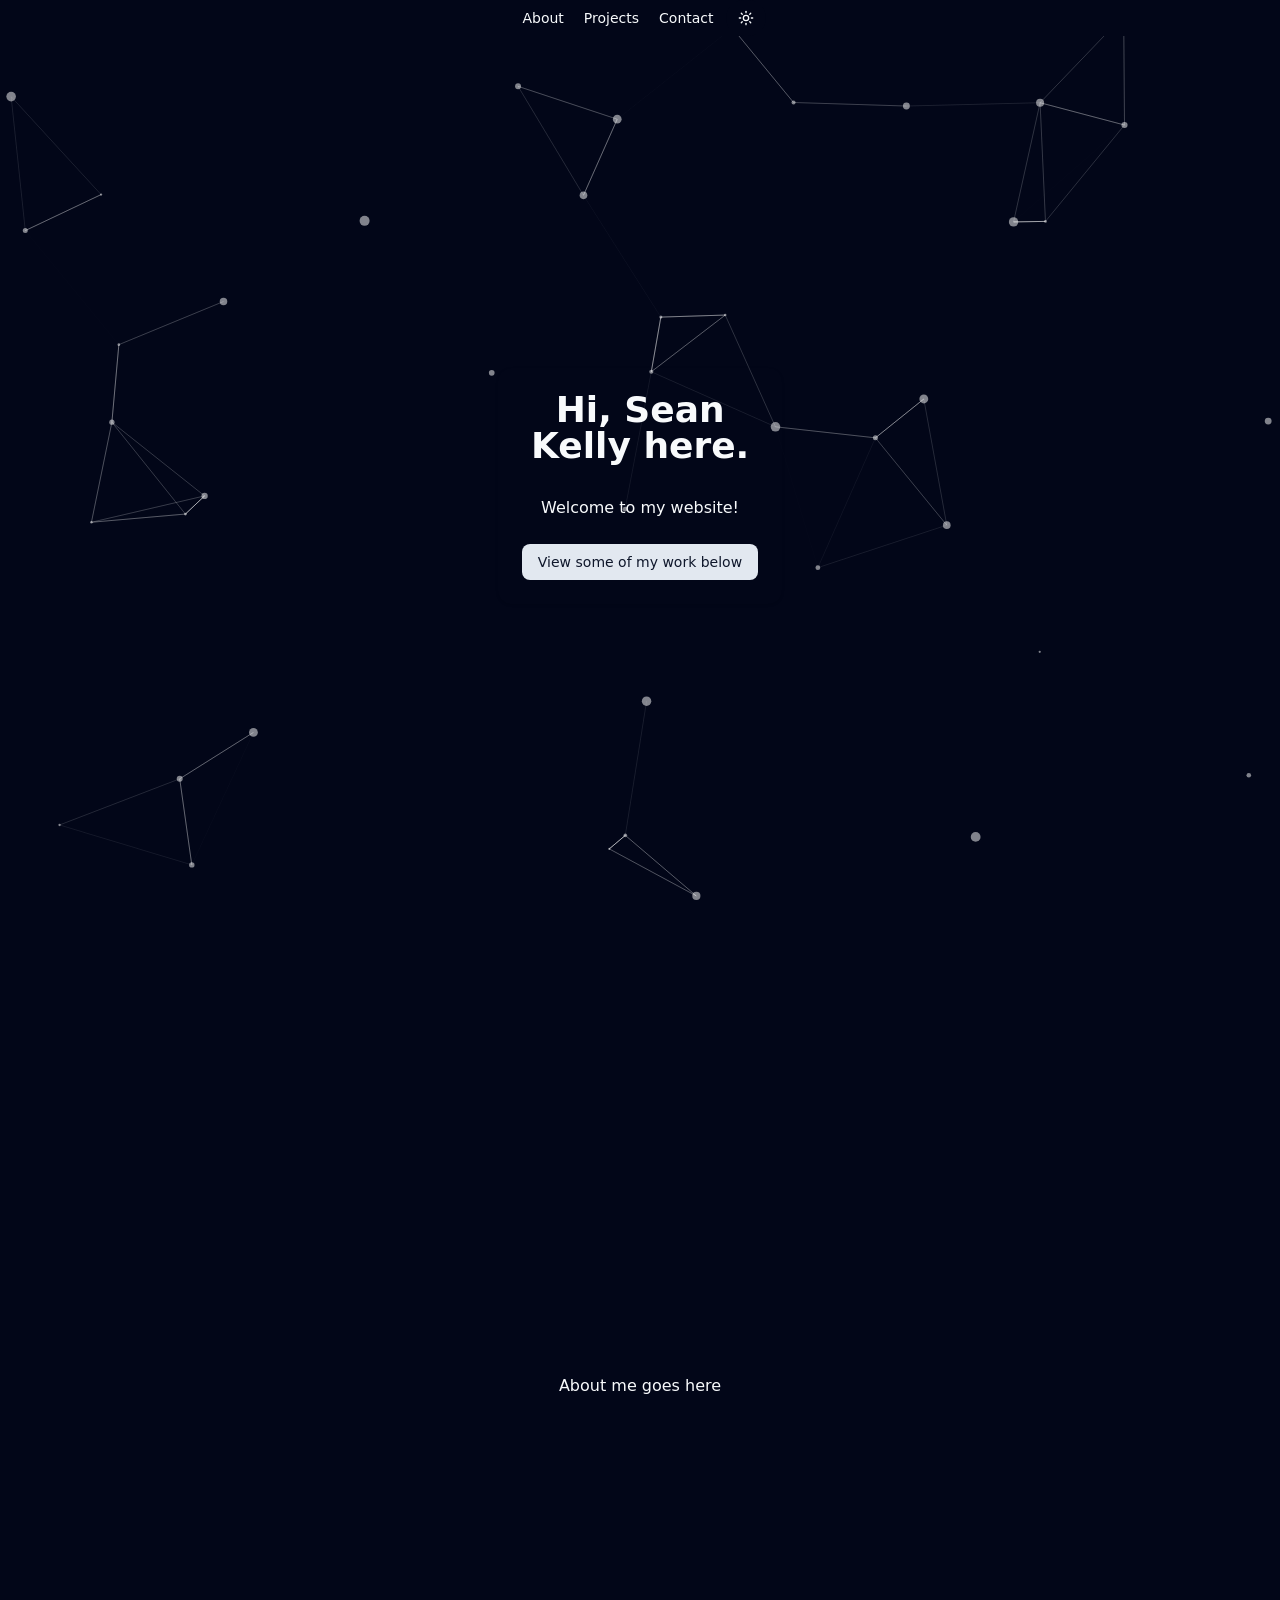
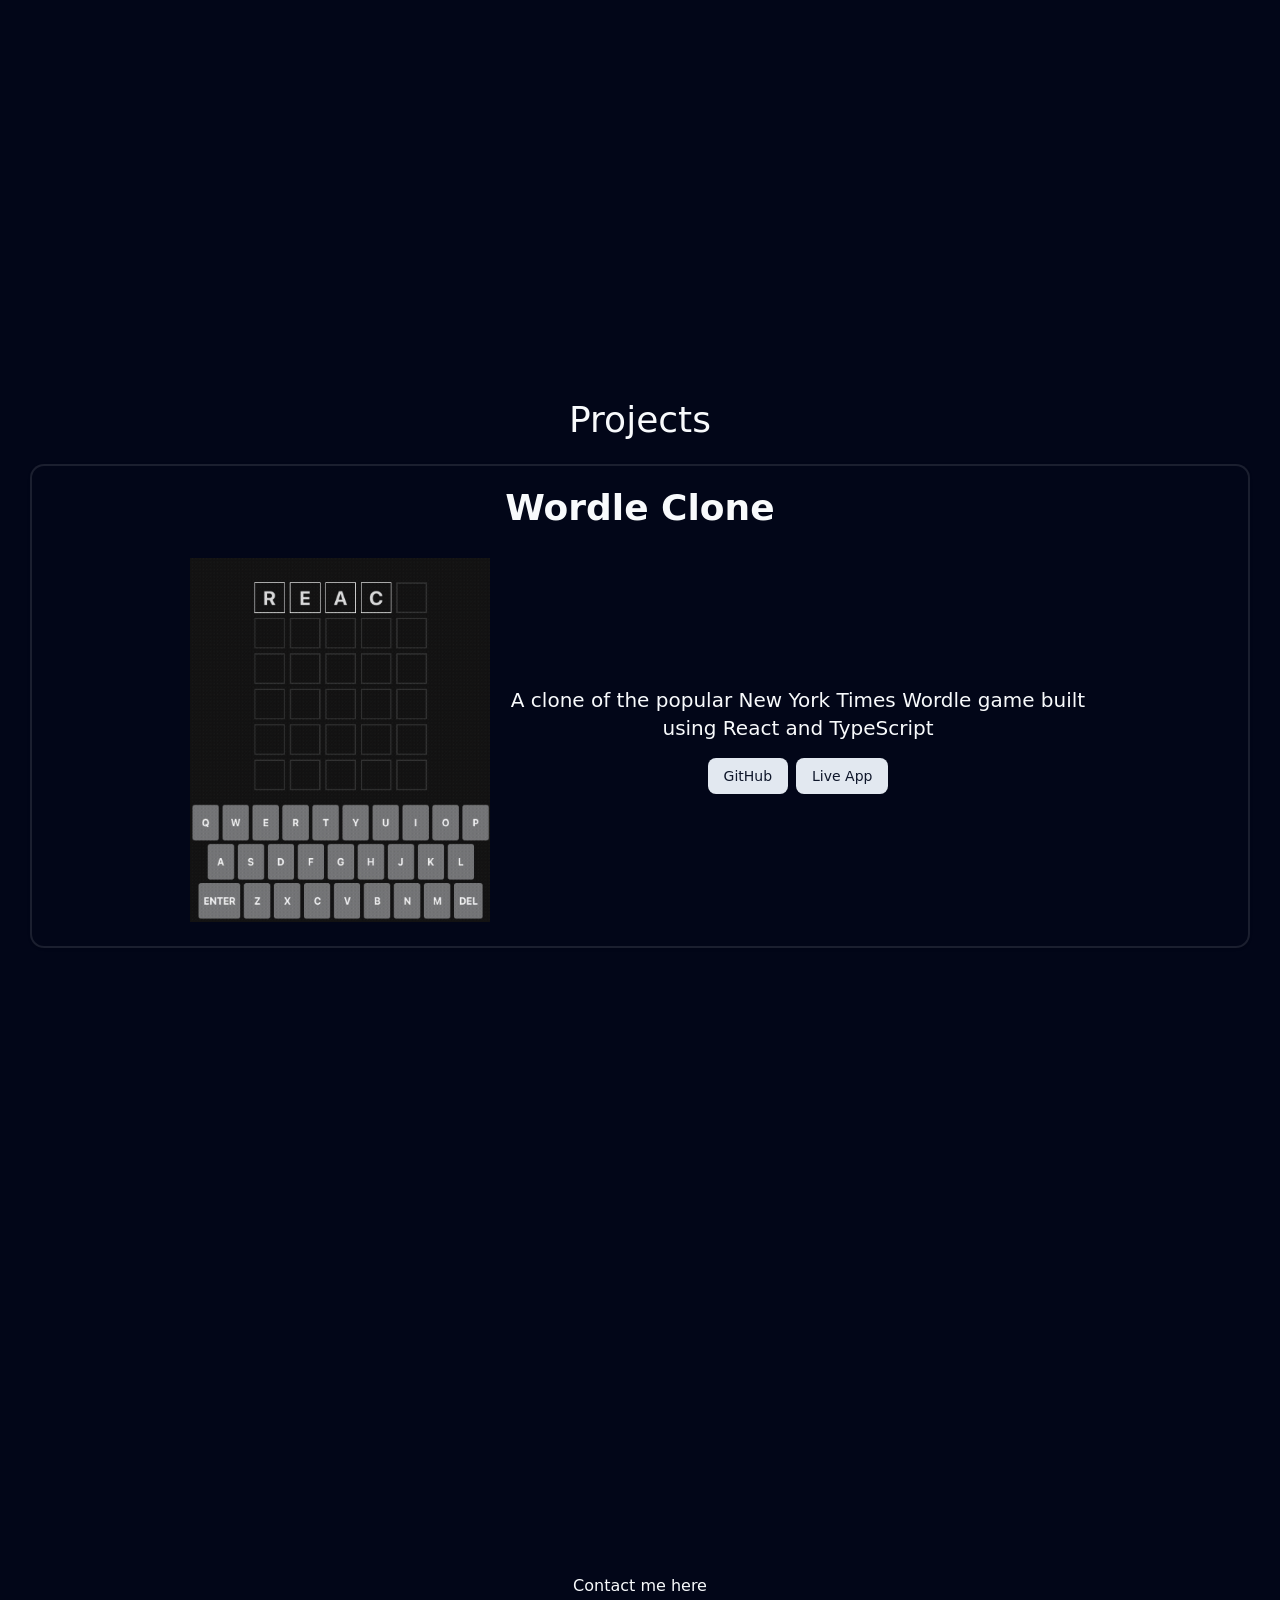
==== commit acab8199: "feat: added content to projects section with link to wordle clone" ====
--- a/index.html
+++ b/index.html
@@ -2,11 +2,11 @@
 <html lang="en">
   <head>
     <meta charset="UTF-8" />
-    <link rel="icon" type="image/svg+xml" href="/s.ico" />
+    <!-- <link rel="icon" type="image/svg+xml" href="/vite.svg" /> -->
     <meta name="viewport" content="width=device-width, initial-scale=1.0" />
     <title>Sean Kelly | Software Engineer</title>
-    <script type="module" crossorigin src="/assets/index-BwAMA2d6.js"></script>
-    <link rel="stylesheet" crossorigin href="/assets/index-Cu5SuFK4.css">
+    <script type="module" crossorigin src="/assets/index-CBGqwayr.js"></script>
+    <link rel="stylesheet" crossorigin href="/assets/index-BE50TgAD.css">
   </head>
   <body>
     <div id="root"></div>
--- a/assets/index-BE50TgAD.css
+++ b/assets/index-BE50TgAD.css
@@ -0,0 +1 @@
+/*! tailwindcss v4.1.15 | MIT License | https://tailwindcss.com */@layer properties{@supports (((-webkit-hyphens:none)) and (not (margin-trim:inline))) or ((-moz-orient:inline) and (not (color:rgb(from red r g b)))){*,:before,:after,::backdrop{--tw-border-style:solid;--tw-leading:initial;--tw-font-weight:initial;--tw-shadow:0 0 #0000;--tw-shadow-color:initial;--tw-shadow-alpha:100%;--tw-inset-shadow:0 0 #0000;--tw-inset-shadow-color:initial;--tw-inset-shadow-alpha:100%;--tw-ring-color:initial;--tw-ring-shadow:0 0 #0000;--tw-inset-ring-color:initial;--tw-inset-ring-shadow:0 0 #0000;--tw-ring-inset:initial;--tw-ring-offset-width:0px;--tw-ring-offset-color:#fff;--tw-ring-offset-shadow:0 0 #0000;--tw-outline-style:solid;--tw-duration:initial;--tw-scale-x:1;--tw-scale-y:1;--tw-scale-z:1;--tw-animation-delay:0s;--tw-animation-direction:normal;--tw-animation-duration:initial;--tw-animation-fill-mode:none;--tw-animation-iteration-count:1;--tw-enter-blur:0;--tw-enter-opacity:1;--tw-enter-rotate:0;--tw-enter-scale:1;--tw-enter-translate-x:0;--tw-enter-translate-y:0;--tw-exit-blur:0;--tw-exit-opacity:1;--tw-exit-rotate:0;--tw-exit-scale:1;--tw-exit-translate-x:0;--tw-exit-translate-y:0}}}@layer theme{:root,:host{--font-sans:ui-sans-serif,system-ui,sans-serif,"Apple Color Emoji","Segoe UI Emoji","Segoe UI Symbol","Noto Color Emoji";--font-mono:ui-monospace,SFMono-Regular,Menlo,Monaco,Consolas,"Liberation Mono","Courier New",monospace;--color-white:#fff;--spacing:.25rem;--text-sm:.875rem;--text-sm--line-height:calc(1.25/.875);--text-base:1rem;--text-base--line-height: 1.5 ;--text-xl:1.25rem;--text-xl--line-height:calc(1.75/1.25);--text-4xl:2.25rem;--text-4xl--line-height:calc(2.5/2.25);--font-weight-medium:500;--font-weight-semibold:600;--default-transition-duration:.15s;--default-transition-timing-function:cubic-bezier(.4,0,.2,1);--default-font-family:var(--font-sans);--default-mono-font-family:var(--font-mono);--color-primary:var(--primary);--animate-fadein:fadein 1s ease-out forwards}}@layer base{*,:after,:before,::backdrop{box-sizing:border-box;border:0 solid;margin:0;padding:0}::file-selector-button{box-sizing:border-box;border:0 solid;margin:0;padding:0}html,:host{-webkit-text-size-adjust:100%;tab-size:4;line-height:1.5;font-family:var(--default-font-family,ui-sans-serif,system-ui,sans-serif,"Apple Color Emoji","Segoe UI Emoji","Segoe UI Symbol","Noto Color Emoji");font-feature-settings:var(--default-font-feature-settings,normal);font-variation-settings:var(--default-font-variation-settings,normal);-webkit-tap-highlight-color:transparent}hr{height:0;color:inherit;border-top-width:1px}abbr:where([title]){-webkit-text-decoration:underline dotted;text-decoration:underline dotted}h1,h2,h3,h4,h5,h6{font-size:inherit;font-weight:inherit}a{color:inherit;-webkit-text-decoration:inherit;text-decoration:inherit}b,strong{font-weight:bolder}code,kbd,samp,pre{font-family:var(--default-mono-font-family,ui-monospace,SFMono-Regular,Menlo,Monaco,Consolas,"Liberation Mono","Courier New",monospace);font-feature-settings:var(--default-mono-font-feature-settings,normal);font-variation-settings:var(--default-mono-font-variation-settings,normal);font-size:1em}small{font-size:80%}sub,sup{vertical-align:baseline;font-size:75%;line-height:0;position:relative}sub{bottom:-.25em}sup{top:-.5em}table{text-indent:0;border-color:inherit;border-collapse:collapse}:-moz-focusring{outline:auto}progress{vertical-align:baseline}summary{display:list-item}ol,ul,menu{list-style:none}img,svg,video,canvas,audio,iframe,embed,object{vertical-align:middle;display:block}img,video{max-width:100%;height:auto}button,input,select,optgroup,textarea{font:inherit;font-feature-settings:inherit;font-variation-settings:inherit;letter-spacing:inherit;color:inherit;opacity:1;background-color:#0000;border-radius:0}::file-selector-button{font:inherit;font-feature-settings:inherit;font-variation-settings:inherit;letter-spacing:inherit;color:inherit;opacity:1;background-color:#0000;border-radius:0}:where(select:is([multiple],[size])) optgroup{font-weight:bolder}:where(select:is([multiple],[size])) optgroup option{padding-inline-start:20px}::file-selector-button{margin-inline-end:4px}::placeholder{opacity:1}@supports (not ((-webkit-appearance:-apple-pay-button))) or (contain-intrinsic-size:1px){::placeholder{color:currentColor}@supports (color:color-mix(in lab,red,red)){::placeholder{color:color-mix(in oklab,currentcolor 50%,transparent)}}}textarea{resize:vertical}::-webkit-search-decoration{-webkit-appearance:none}::-webkit-date-and-time-value{min-height:1lh;text-align:inherit}::-webkit-datetime-edit{display:inline-flex}::-webkit-datetime-edit-fields-wrapper{padding:0}::-webkit-datetime-edit{padding-block:0}::-webkit-datetime-edit-year-field{padding-block:0}::-webkit-datetime-edit-month-field{padding-block:0}::-webkit-datetime-edit-day-field{padding-block:0}::-webkit-datetime-edit-hour-field{padding-block:0}::-webkit-datetime-edit-minute-field{padding-block:0}::-webkit-datetime-edit-second-field{padding-block:0}::-webkit-datetime-edit-millisecond-field{padding-block:0}::-webkit-datetime-edit-meridiem-field{padding-block:0}::-webkit-calendar-picker-indicator{line-height:1}:-moz-ui-invalid{box-shadow:none}button,input:where([type=button],[type=reset],[type=submit]){appearance:button}::file-selector-button{appearance:button}::-webkit-inner-spin-button{height:auto}::-webkit-outer-spin-button{height:auto}[hidden]:where(:not([hidden=until-found])){display:none!important}*{border-color:var(--border);outline-color:var(--ring)}@supports (color:color-mix(in lab,red,red)){*{outline-color:color-mix(in oklab,var(--ring)50%,transparent)}}body{background-color:var(--background);color:var(--foreground)}}@layer components;@layer utilities{.\@container\/card-header{container:card-header/inline-size}.absolute{position:absolute}.relative{position:relative}.sticky{position:sticky}.top-0{top:calc(var(--spacing)*0)}.top-\[1px\]{top:1px}.top-\[60\%\]{top:60%}.top-full{top:100%}.left-0{left:calc(var(--spacing)*0)}.isolate{isolation:isolate}.z-10{z-index:10}.z-50{z-index:50}.z-\[1\]{z-index:1}.col-start-2{grid-column-start:2}.row-span-2{grid-row:span 2/span 2}.row-start-1{grid-row-start:1}.m-6{margin:calc(var(--spacing)*6)}.mt-1\.5{margin-top:calc(var(--spacing)*1.5)}.ml-1{margin-left:calc(var(--spacing)*1)}.flex{display:flex}.grid{display:grid}.inline-flex{display:inline-flex}.size-3{width:calc(var(--spacing)*3);height:calc(var(--spacing)*3)}.size-8{width:calc(var(--spacing)*8);height:calc(var(--spacing)*8)}.size-9{width:calc(var(--spacing)*9);height:calc(var(--spacing)*9)}.size-10{width:calc(var(--spacing)*10);height:calc(var(--spacing)*10)}.h-1\.5{height:calc(var(--spacing)*1.5)}.h-2{height:calc(var(--spacing)*2)}.h-8{height:calc(var(--spacing)*8)}.h-9{height:calc(var(--spacing)*9)}.h-10{height:calc(var(--spacing)*10)}.h-\[var\(--radix-navigation-menu-viewport-height\)\]{height:var(--radix-navigation-menu-viewport-height)}.h-screen{height:100vh}.w-2{width:calc(var(--spacing)*2)}.w-full{width:100%}.w-max{width:max-content}.w-screen{width:100vw}.max-w-max{max-width:max-content}.min-w-full{min-width:100%}.flex-1{flex:1}.shrink-0{flex-shrink:0}.rotate-45{rotate:45deg}.animate-fadein{animation:1s ease-out forwards fadein}.list-none{list-style-type:none}.auto-rows-min{grid-auto-rows:min-content}.grid-rows-\[auto_auto\]{grid-template-rows:auto auto}.flex-col{flex-direction:column}.items-center{align-items:center}.items-end{align-items:flex-end}.items-start{align-items:flex-start}.justify-center{justify-content:center}.gap-1{gap:calc(var(--spacing)*1)}.gap-1\.5{gap:calc(var(--spacing)*1.5)}.gap-2{gap:calc(var(--spacing)*2)}.gap-4{gap:calc(var(--spacing)*4)}.gap-6{gap:calc(var(--spacing)*6)}.self-start{align-self:flex-start}.justify-self-end{justify-self:flex-end}.overflow-hidden{overflow:hidden}.rounded-full{border-radius:3.40282e38px}.rounded-md{border-radius:calc(var(--radius) - 2px)}.rounded-sm{border-radius:calc(var(--radius) - 4px)}.rounded-xl{border-radius:calc(var(--radius) + 4px)}.rounded-tl-sm{border-top-left-radius:calc(var(--radius) - 4px)}.border{border-style:var(--tw-border-style);border-width:1px}.border-0{border-style:var(--tw-border-style);border-width:0}.border-2{border-style:var(--tw-border-style);border-width:2px}.bg-background{background-color:var(--background)}.bg-border{background-color:var(--border)}.bg-card{background-color:var(--card)}.bg-destructive{background-color:var(--destructive)}.bg-popover{background-color:var(--popover)}.bg-primary{background-color:var(--primary)}.bg-secondary{background-color:var(--secondary)}.bg-transparent{background-color:#0000}.p-2{padding:calc(var(--spacing)*2)}.px-3{padding-inline:calc(var(--spacing)*3)}.px-4{padding-inline:calc(var(--spacing)*4)}.px-6{padding-inline:calc(var(--spacing)*6)}.py-2{padding-block:calc(var(--spacing)*2)}.py-6{padding-block:calc(var(--spacing)*6)}.pr-2\.5{padding-right:calc(var(--spacing)*2.5)}.text-4xl{font-size:var(--text-4xl);line-height:var(--tw-leading,var(--text-4xl--line-height))}.text-base{font-size:var(--text-base);line-height:var(--tw-leading,var(--text-base--line-height))}.text-sm{font-size:var(--text-sm);line-height:var(--tw-leading,var(--text-sm--line-height))}.leading-none{--tw-leading:1;line-height:1}.font-medium{--tw-font-weight:var(--font-weight-medium);font-weight:var(--font-weight-medium)}.font-semibold{--tw-font-weight:var(--font-weight-semibold);font-weight:var(--font-weight-semibold)}.whitespace-nowrap{white-space:nowrap}.text-card-foreground{color:var(--card-foreground)}.text-foreground{color:var(--foreground)}.text-muted-foreground{color:var(--muted-foreground)}.text-popover-foreground{color:var(--popover-foreground)}.text-primary{color:var(--primary)}.text-primary-foreground{color:var(--primary-foreground)}.text-secondary-foreground{color:var(--secondary-foreground)}.text-white{color:var(--color-white)}.underline-offset-4{text-underline-offset:4px}.opacity-0{opacity:0}.shadow{--tw-shadow:0 1px 3px 0 var(--tw-shadow-color,#0000001a),0 1px 2px -1px var(--tw-shadow-color,#0000001a);box-shadow:var(--tw-inset-shadow),var(--tw-inset-ring-shadow),var(--tw-ring-offset-shadow),var(--tw-ring-shadow),var(--tw-shadow)}.shadow-md{--tw-shadow:0 4px 6px -1px var(--tw-shadow-color,#0000001a),0 2px 4px -2px var(--tw-shadow-color,#0000001a);box-shadow:var(--tw-inset-shadow),var(--tw-inset-ring-shadow),var(--tw-ring-offset-shadow),var(--tw-ring-shadow),var(--tw-shadow)}.shadow-sm{--tw-shadow:0 1px 3px 0 var(--tw-shadow-color,#0000001a),0 1px 2px -1px var(--tw-shadow-color,#0000001a);box-shadow:var(--tw-inset-shadow),var(--tw-inset-ring-shadow),var(--tw-ring-offset-shadow),var(--tw-ring-shadow),var(--tw-shadow)}.shadow-xs{--tw-shadow:0 1px 2px 0 var(--tw-shadow-color,#0000000d);box-shadow:var(--tw-inset-shadow),var(--tw-inset-ring-shadow),var(--tw-ring-offset-shadow),var(--tw-ring-shadow),var(--tw-shadow)}.outline{outline-style:var(--tw-outline-style);outline-width:1px}.transition{transition-property:color,background-color,border-color,outline-color,text-decoration-color,fill,stroke,--tw-gradient-from,--tw-gradient-via,--tw-gradient-to,opacity,box-shadow,transform,translate,scale,rotate,filter,-webkit-backdrop-filter,backdrop-filter,display,content-visibility,overlay,pointer-events;transition-timing-function:var(--tw-ease,var(--default-transition-timing-function));transition-duration:var(--tw-duration,var(--default-transition-duration))}.transition-\[color\,box-shadow\]{transition-property:color,box-shadow;transition-timing-function:var(--tw-ease,var(--default-transition-timing-function));transition-duration:var(--tw-duration,var(--default-transition-duration))}.transition-all{transition-property:all;transition-timing-function:var(--tw-ease,var(--default-transition-timing-function));transition-duration:var(--tw-duration,var(--default-transition-duration))}.duration-300{--tw-duration:.3s;transition-duration:.3s}.outline-none{--tw-outline-style:none;outline-style:none}.group-data-\[state\=open\]\:rotate-180:is(:where(.group)[data-state=open] *){rotate:180deg}.group-data-\[viewport\=false\]\/navigation-menu\:top-full:is(:where(.group\/navigation-menu)[data-viewport=false] *){top:100%}.group-data-\[viewport\=false\]\/navigation-menu\:mt-1\.5:is(:where(.group\/navigation-menu)[data-viewport=false] *){margin-top:calc(var(--spacing)*1.5)}.group-data-\[viewport\=false\]\/navigation-menu\:overflow-hidden:is(:where(.group\/navigation-menu)[data-viewport=false] *){overflow:hidden}.group-data-\[viewport\=false\]\/navigation-menu\:rounded-md:is(:where(.group\/navigation-menu)[data-viewport=false] *){border-radius:calc(var(--radius) - 2px)}.group-data-\[viewport\=false\]\/navigation-menu\:border:is(:where(.group\/navigation-menu)[data-viewport=false] *){border-style:var(--tw-border-style);border-width:1px}.group-data-\[viewport\=false\]\/navigation-menu\:bg-popover:is(:where(.group\/navigation-menu)[data-viewport=false] *){background-color:var(--popover)}.group-data-\[viewport\=false\]\/navigation-menu\:text-popover-foreground:is(:where(.group\/navigation-menu)[data-viewport=false] *){color:var(--popover-foreground)}.group-data-\[viewport\=false\]\/navigation-menu\:shadow:is(:where(.group\/navigation-menu)[data-viewport=false] *){--tw-shadow:0 1px 3px 0 var(--tw-shadow-color,#0000001a),0 1px 2px -1px var(--tw-shadow-color,#0000001a);box-shadow:var(--tw-inset-shadow),var(--tw-inset-ring-shadow),var(--tw-ring-offset-shadow),var(--tw-ring-shadow),var(--tw-shadow)}.group-data-\[viewport\=false\]\/navigation-menu\:duration-200:is(:where(.group\/navigation-menu)[data-viewport=false] *){--tw-duration:.2s;transition-duration:.2s}@media(hover:hover){.hover\:scale-105:hover{--tw-scale-x:105%;--tw-scale-y:105%;--tw-scale-z:105%;scale:var(--tw-scale-x)var(--tw-scale-y)}.hover\:bg-accent:hover{background-color:var(--accent)}.hover\:bg-destructive\/90:hover{background-color:var(--destructive)}@supports (color:color-mix(in lab,red,red)){.hover\:bg-destructive\/90:hover{background-color:color-mix(in oklab,var(--destructive)90%,transparent)}}.hover\:bg-primary\/90:hover{background-color:var(--primary)}@supports (color:color-mix(in lab,red,red)){.hover\:bg-primary\/90:hover{background-color:color-mix(in oklab,var(--primary)90%,transparent)}}.hover\:bg-secondary\/80:hover{background-color:var(--secondary)}@supports (color:color-mix(in lab,red,red)){.hover\:bg-secondary\/80:hover{background-color:color-mix(in oklab,var(--secondary)80%,transparent)}}.hover\:text-accent-foreground:hover{color:var(--accent-foreground)}.hover\:underline:hover{text-decoration-line:underline}.hover\:shadow-lg:hover{--tw-shadow:0 10px 15px -3px var(--tw-shadow-color,#0000001a),0 4px 6px -4px var(--tw-shadow-color,#0000001a);box-shadow:var(--tw-inset-shadow),var(--tw-inset-ring-shadow),var(--tw-ring-offset-shadow),var(--tw-ring-shadow),var(--tw-shadow)}}.focus\:bg-accent:focus{background-color:var(--accent)}.focus\:text-accent-foreground:focus{color:var(--accent-foreground)}.focus-visible\:border-ring:focus-visible{border-color:var(--ring)}.focus-visible\:ring-\[3px\]:focus-visible{--tw-ring-shadow:var(--tw-ring-inset,)0 0 0 calc(3px + var(--tw-ring-offset-width))var(--tw-ring-color,currentcolor);box-shadow:var(--tw-inset-shadow),var(--tw-inset-ring-shadow),var(--tw-ring-offset-shadow),var(--tw-ring-shadow),var(--tw-shadow)}.focus-visible\:ring-destructive\/20:focus-visible{--tw-ring-color:var(--destructive)}@supports (color:color-mix(in lab,red,red)){.focus-visible\:ring-destructive\/20:focus-visible{--tw-ring-color:color-mix(in oklab,var(--destructive)20%,transparent)}}.focus-visible\:ring-ring\/50:focus-visible{--tw-ring-color:var(--ring)}@supports (color:color-mix(in lab,red,red)){.focus-visible\:ring-ring\/50:focus-visible{--tw-ring-color:color-mix(in oklab,var(--ring)50%,transparent)}}.focus-visible\:outline-1:focus-visible{outline-style:var(--tw-outline-style);outline-width:1px}.disabled\:pointer-events-none:disabled{pointer-events:none}.disabled\:opacity-50:disabled{opacity:.5}.has-data-\[slot\=card-action\]\:grid-cols-\[1fr_auto\]:has([data-slot=card-action]){grid-template-columns:1fr auto}.has-\[\>svg\]\:px-2\.5:has(>svg){padding-inline:calc(var(--spacing)*2.5)}.has-\[\>svg\]\:px-3:has(>svg){padding-inline:calc(var(--spacing)*3)}.has-\[\>svg\]\:px-4:has(>svg){padding-inline:calc(var(--spacing)*4)}.aria-invalid\:border-destructive[aria-invalid=true]{border-color:var(--destructive)}.aria-invalid\:ring-destructive\/20[aria-invalid=true]{--tw-ring-color:var(--destructive)}@supports (color:color-mix(in lab,red,red)){.aria-invalid\:ring-destructive\/20[aria-invalid=true]{--tw-ring-color:color-mix(in oklab,var(--destructive)20%,transparent)}}.data-\[active\=true\]\:bg-accent\/50[data-active=true]{background-color:var(--accent)}@supports (color:color-mix(in lab,red,red)){.data-\[active\=true\]\:bg-accent\/50[data-active=true]{background-color:color-mix(in oklab,var(--accent)50%,transparent)}}.data-\[active\=true\]\:text-accent-foreground[data-active=true]{color:var(--accent-foreground)}@media(hover:hover){.data-\[active\=true\]\:hover\:bg-accent[data-active=true]:hover{background-color:var(--accent)}}.data-\[active\=true\]\:focus\:bg-accent[data-active=true]:focus{background-color:var(--accent)}.data-\[motion\=from-end\]\:slide-in-from-right-52[data-motion=from-end]{--tw-enter-translate-x:calc(52*var(--spacing))}.data-\[motion\=from-start\]\:slide-in-from-left-52[data-motion=from-start]{--tw-enter-translate-x:calc(52*var(--spacing)*-1)}.data-\[motion\=to-end\]\:slide-out-to-right-52[data-motion=to-end]{--tw-exit-translate-x:calc(52*var(--spacing))}.data-\[motion\=to-start\]\:slide-out-to-left-52[data-motion=to-start]{--tw-exit-translate-x:calc(52*var(--spacing)*-1)}.data-\[motion\^\=from-\]\:animate-in[data-motion^=from-]{animation:enter var(--tw-animation-duration,var(--tw-duration,.15s))var(--tw-ease,ease)var(--tw-animation-delay,0s)var(--tw-animation-iteration-count,1)var(--tw-animation-direction,normal)var(--tw-animation-fill-mode,none)}.data-\[motion\^\=from-\]\:fade-in[data-motion^=from-]{--tw-enter-opacity:0}.data-\[motion\^\=to-\]\:animate-out[data-motion^=to-]{animation:exit var(--tw-animation-duration,var(--tw-duration,.15s))var(--tw-ease,ease)var(--tw-animation-delay,0s)var(--tw-animation-iteration-count,1)var(--tw-animation-direction,normal)var(--tw-animation-fill-mode,none)}.data-\[motion\^\=to-\]\:fade-out[data-motion^=to-]{--tw-exit-opacity:0}:is(.\*\*\:data-\[slot\=navigation-menu-link\]\:focus\:ring-0 *)[data-slot=navigation-menu-link]:focus{--tw-ring-shadow:var(--tw-ring-inset,)0 0 0 calc(0px + var(--tw-ring-offset-width))var(--tw-ring-color,currentcolor);box-shadow:var(--tw-inset-shadow),var(--tw-inset-ring-shadow),var(--tw-ring-offset-shadow),var(--tw-ring-shadow),var(--tw-shadow)}:is(.\*\*\:data-\[slot\=navigation-menu-link\]\:focus\:outline-none *)[data-slot=navigation-menu-link]:focus{--tw-outline-style:none;outline-style:none}.data-\[state\=closed\]\:animate-out[data-state=closed]{animation:exit var(--tw-animation-duration,var(--tw-duration,.15s))var(--tw-ease,ease)var(--tw-animation-delay,0s)var(--tw-animation-iteration-count,1)var(--tw-animation-direction,normal)var(--tw-animation-fill-mode,none)}.data-\[state\=closed\]\:zoom-out-95[data-state=closed]{--tw-exit-scale:.95}.group-data-\[viewport\=false\]\/navigation-menu\:data-\[state\=closed\]\:animate-out:is(:where(.group\/navigation-menu)[data-viewport=false] *)[data-state=closed]{animation:exit var(--tw-animation-duration,var(--tw-duration,.15s))var(--tw-ease,ease)var(--tw-animation-delay,0s)var(--tw-animation-iteration-count,1)var(--tw-animation-direction,normal)var(--tw-animation-fill-mode,none)}.group-data-\[viewport\=false\]\/navigation-menu\:data-\[state\=closed\]\:fade-out-0:is(:where(.group\/navigation-menu)[data-viewport=false] *)[data-state=closed]{--tw-exit-opacity:0}.group-data-\[viewport\=false\]\/navigation-menu\:data-\[state\=closed\]\:zoom-out-95:is(:where(.group\/navigation-menu)[data-viewport=false] *)[data-state=closed]{--tw-exit-scale:.95}.data-\[state\=hidden\]\:animate-out[data-state=hidden]{animation:exit var(--tw-animation-duration,var(--tw-duration,.15s))var(--tw-ease,ease)var(--tw-animation-delay,0s)var(--tw-animation-iteration-count,1)var(--tw-animation-direction,normal)var(--tw-animation-fill-mode,none)}.data-\[state\=hidden\]\:fade-out[data-state=hidden]{--tw-exit-opacity:0}.data-\[state\=open\]\:animate-in[data-state=open]{animation:enter var(--tw-animation-duration,var(--tw-duration,.15s))var(--tw-ease,ease)var(--tw-animation-delay,0s)var(--tw-animation-iteration-count,1)var(--tw-animation-direction,normal)var(--tw-animation-fill-mode,none)}.data-\[state\=open\]\:bg-accent\/50[data-state=open]{background-color:var(--accent)}@supports (color:color-mix(in lab,red,red)){.data-\[state\=open\]\:bg-accent\/50[data-state=open]{background-color:color-mix(in oklab,var(--accent)50%,transparent)}}.data-\[state\=open\]\:text-accent-foreground[data-state=open]{color:var(--accent-foreground)}.data-\[state\=open\]\:zoom-in-90[data-state=open]{--tw-enter-scale:.9}.group-data-\[viewport\=false\]\/navigation-menu\:data-\[state\=open\]\:animate-in:is(:where(.group\/navigation-menu)[data-viewport=false] *)[data-state=open]{animation:enter var(--tw-animation-duration,var(--tw-duration,.15s))var(--tw-ease,ease)var(--tw-animation-delay,0s)var(--tw-animation-iteration-count,1)var(--tw-animation-direction,normal)var(--tw-animation-fill-mode,none)}.group-data-\[viewport\=false\]\/navigation-menu\:data-\[state\=open\]\:fade-in-0:is(:where(.group\/navigation-menu)[data-viewport=false] *)[data-state=open]{--tw-enter-opacity:0}.group-data-\[viewport\=false\]\/navigation-menu\:data-\[state\=open\]\:zoom-in-95:is(:where(.group\/navigation-menu)[data-viewport=false] *)[data-state=open]{--tw-enter-scale:.95}@media(hover:hover){.data-\[state\=open\]\:hover\:bg-accent[data-state=open]:hover{background-color:var(--accent)}}.data-\[state\=open\]\:focus\:bg-accent[data-state=open]:focus{background-color:var(--accent)}.data-\[state\=visible\]\:animate-in[data-state=visible]{animation:enter var(--tw-animation-duration,var(--tw-duration,.15s))var(--tw-ease,ease)var(--tw-animation-delay,0s)var(--tw-animation-iteration-count,1)var(--tw-animation-direction,normal)var(--tw-animation-fill-mode,none)}.data-\[state\=visible\]\:fade-in[data-state=visible]{--tw-enter-opacity:0}@media(min-width:40rem){.sm\:w-1\/2{width:50%}.sm\:flex-row{flex-direction:row}.sm\:flex-row-reverse{flex-direction:row-reverse}.sm\:text-xl{font-size:var(--text-xl);line-height:var(--tw-leading,var(--text-xl--line-height))}}@media(min-width:48rem){.md\:absolute{position:absolute}.md\:w-\[var\(--radix-navigation-menu-viewport-width\)\]{width:var(--radix-navigation-menu-viewport-width)}.md\:w-auto{width:auto}}.dark\:border-input:is(.dark *){border-color:var(--input)}.dark\:bg-destructive\/60:is(.dark *){background-color:var(--destructive)}@supports (color:color-mix(in lab,red,red)){.dark\:bg-destructive\/60:is(.dark *){background-color:color-mix(in oklab,var(--destructive)60%,transparent)}}.dark\:bg-input\/30:is(.dark *){background-color:var(--input)}@supports (color:color-mix(in lab,red,red)){.dark\:bg-input\/30:is(.dark *){background-color:color-mix(in oklab,var(--input)30%,transparent)}}@media(hover:hover){.dark\:hover\:bg-accent\/50:is(.dark *):hover{background-color:var(--accent)}@supports (color:color-mix(in lab,red,red)){.dark\:hover\:bg-accent\/50:is(.dark *):hover{background-color:color-mix(in oklab,var(--accent)50%,transparent)}}.dark\:hover\:bg-input\/50:is(.dark *):hover{background-color:var(--input)}@supports (color:color-mix(in lab,red,red)){.dark\:hover\:bg-input\/50:is(.dark *):hover{background-color:color-mix(in oklab,var(--input)50%,transparent)}}}.dark\:focus-visible\:ring-destructive\/40:is(.dark *):focus-visible{--tw-ring-color:var(--destructive)}@supports (color:color-mix(in lab,red,red)){.dark\:focus-visible\:ring-destructive\/40:is(.dark *):focus-visible{--tw-ring-color:color-mix(in oklab,var(--destructive)40%,transparent)}}.dark\:aria-invalid\:ring-destructive\/40:is(.dark *)[aria-invalid=true]{--tw-ring-color:var(--destructive)}@supports (color:color-mix(in lab,red,red)){.dark\:aria-invalid\:ring-destructive\/40:is(.dark *)[aria-invalid=true]{--tw-ring-color:color-mix(in oklab,var(--destructive)40%,transparent)}}.\[\&_svg\]\:pointer-events-none svg{pointer-events:none}.\[\&_svg\]\:shrink-0 svg{flex-shrink:0}.\[\&_svg\:not\(\[class\*\=\'size-\'\]\)\]\:size-4 svg:not([class*=size-]){width:calc(var(--spacing)*4);height:calc(var(--spacing)*4)}.\[\&_svg\:not\(\[class\*\=\'text-\'\]\)\]\:text-muted-foreground svg:not([class*=text-]){color:var(--muted-foreground)}.\[\.border-b\]\:pb-6.border-b{padding-bottom:calc(var(--spacing)*6)}.\[\.border-t\]\:pt-6.border-t{padding-top:calc(var(--spacing)*6)}}@property --tw-animation-delay{syntax:"*";inherits:false;initial-value:0s}@property --tw-animation-direction{syntax:"*";inherits:false;initial-value:normal}@property --tw-animation-duration{syntax:"*";inherits:false}@property --tw-animation-fill-mode{syntax:"*";inherits:false;initial-value:none}@property --tw-animation-iteration-count{syntax:"*";inherits:false;initial-value:1}@property --tw-enter-blur{syntax:"*";inherits:false;initial-value:0}@property --tw-enter-opacity{syntax:"*";inherits:false;initial-value:1}@property --tw-enter-rotate{syntax:"*";inherits:false;initial-value:0}@property --tw-enter-scale{syntax:"*";inherits:false;initial-value:1}@property --tw-enter-translate-x{syntax:"*";inherits:false;initial-value:0}@property --tw-enter-translate-y{syntax:"*";inherits:false;initial-value:0}@property --tw-exit-blur{syntax:"*";inherits:false;initial-value:0}@property --tw-exit-opacity{syntax:"*";inherits:false;initial-value:1}@property --tw-exit-rotate{syntax:"*";inherits:false;initial-value:0}@property --tw-exit-scale{syntax:"*";inherits:false;initial-value:1}@property --tw-exit-translate-x{syntax:"*";inherits:false;initial-value:0}@property --tw-exit-translate-y{syntax:"*";inherits:false;initial-value:0}:root{--radius:.625rem;--background:oklch(100% 0 0);--foreground:oklch(12.9% .042 264.695);--card:oklch(100% 0 0);--card-foreground:oklch(12.9% .042 264.695);--popover:oklch(100% 0 0);--popover-foreground:oklch(12.9% .042 264.695);--primary:oklch(20.8% .042 265.755);--primary-foreground:oklch(98.4% .003 247.858);--secondary:oklch(96.8% .007 247.896);--secondary-foreground:oklch(20.8% .042 265.755);--muted:oklch(96.8% .007 247.896);--muted-foreground:oklch(55.4% .046 257.417);--accent:oklch(96.8% .007 247.896);--accent-foreground:oklch(20.8% .042 265.755);--destructive:oklch(57.7% .245 27.325);--border:oklch(92.9% .013 255.508);--input:oklch(92.9% .013 255.508);--ring:oklch(70.4% .04 256.788);--chart-1:oklch(64.6% .222 41.116);--chart-2:oklch(60% .118 184.704);--chart-3:oklch(39.8% .07 227.392);--chart-4:oklch(82.8% .189 84.429);--chart-5:oklch(76.9% .188 70.08);--sidebar:oklch(98.4% .003 247.858);--sidebar-foreground:oklch(12.9% .042 264.695);--sidebar-primary:oklch(20.8% .042 265.755);--sidebar-primary-foreground:oklch(98.4% .003 247.858);--sidebar-accent:oklch(96.8% .007 247.896);--sidebar-accent-foreground:oklch(20.8% .042 265.755);--sidebar-border:oklch(92.9% .013 255.508);--sidebar-ring:oklch(70.4% .04 256.788)}.dark{--background:oklch(12.9% .042 264.695);--foreground:oklch(98.4% .003 247.858);--card:oklch(20.8% .042 265.755);--card-foreground:oklch(98.4% .003 247.858);--popover:oklch(20.8% .042 265.755);--popover-foreground:oklch(98.4% .003 247.858);--primary:oklch(92.9% .013 255.508);--primary-foreground:oklch(20.8% .042 265.755);--secondary:oklch(27.9% .041 260.031);--secondary-foreground:oklch(98.4% .003 247.858);--muted:oklch(27.9% .041 260.031);--muted-foreground:oklch(70.4% .04 256.788);--accent:oklch(27.9% .041 260.031);--accent-foreground:oklch(98.4% .003 247.858);--destructive:oklch(70.4% .191 22.216);--border:oklch(100% 0 0/.1);--input:oklch(100% 0 0/.15);--ring:oklch(55.1% .027 264.364);--chart-1:oklch(48.8% .243 264.376);--chart-2:oklch(69.6% .17 162.48);--chart-3:oklch(76.9% .188 70.08);--chart-4:oklch(62.7% .265 303.9);--chart-5:oklch(64.5% .246 16.439);--sidebar:oklch(20.8% .042 265.755);--sidebar-foreground:oklch(98.4% .003 247.858);--sidebar-primary:oklch(48.8% .243 264.376);--sidebar-primary-foreground:oklch(98.4% .003 247.858);--sidebar-accent:oklch(27.9% .041 260.031);--sidebar-accent-foreground:oklch(98.4% .003 247.858);--sidebar-border:oklch(100% 0 0/.1);--sidebar-ring:oklch(55.1% .027 264.364)}@property --tw-border-style{syntax:"*";inherits:false;initial-value:solid}@property --tw-leading{syntax:"*";inherits:false}@property --tw-font-weight{syntax:"*";inherits:false}@property --tw-shadow{syntax:"*";inherits:false;initial-value:0 0 #0000}@property --tw-shadow-color{syntax:"*";inherits:false}@property --tw-shadow-alpha{syntax:"<percentage>";inherits:false;initial-value:100%}@property --tw-inset-shadow{syntax:"*";inherits:false;initial-value:0 0 #0000}@property --tw-inset-shadow-color{syntax:"*";inherits:false}@property --tw-inset-shadow-alpha{syntax:"<percentage>";inherits:false;initial-value:100%}@property --tw-ring-color{syntax:"*";inherits:false}@property --tw-ring-shadow{syntax:"*";inherits:false;initial-value:0 0 #0000}@property --tw-inset-ring-color{syntax:"*";inherits:false}@property --tw-inset-ring-shadow{syntax:"*";inherits:false;initial-value:0 0 #0000}@property --tw-ring-inset{syntax:"*";inherits:false}@property --tw-ring-offset-width{syntax:"<length>";inherits:false;initial-value:0}@property --tw-ring-offset-color{syntax:"*";inherits:false;initial-value:#fff}@property --tw-ring-offset-shadow{syntax:"*";inherits:false;initial-value:0 0 #0000}@property --tw-outline-style{syntax:"*";inherits:false;initial-value:solid}@property --tw-duration{syntax:"*";inherits:false}@property --tw-scale-x{syntax:"*";inherits:false;initial-value:1}@property --tw-scale-y{syntax:"*";inherits:false;initial-value:1}@property --tw-scale-z{syntax:"*";inherits:false;initial-value:1}@keyframes enter{0%{opacity:var(--tw-enter-opacity,1);transform:translate3d(var(--tw-enter-translate-x,0),var(--tw-enter-translate-y,0),0)scale3d(var(--tw-enter-scale,1),var(--tw-enter-scale,1),var(--tw-enter-scale,1))rotate(var(--tw-enter-rotate,0));filter:blur(var(--tw-enter-blur,0))}}@keyframes exit{to{opacity:var(--tw-exit-opacity,1);transform:translate3d(var(--tw-exit-translate-x,0),var(--tw-exit-translate-y,0),0)scale3d(var(--tw-exit-scale,1),var(--tw-exit-scale,1),var(--tw-exit-scale,1))rotate(var(--tw-exit-rotate,0));filter:blur(var(--tw-exit-blur,0))}}@keyframes fadein{0%{opacity:0}to{opacity:100}}#root{text-align:center}html{scroll-behavior:smooth}.websiteContentContainer{display:flex;flex-direction:column;justify-content:space-evenly;z-index:1;position:relative;scroll-behavior:smooth}.navBarLink{position:relative}.navBarLink:hover:after{opacity:1;transition:all .2s}.navBarLink:after{content:"";height:2px;width:100%;background:var(--color-primary);position:absolute;left:0;bottom:0;opacity:0;pointer-events:none}.activeNavBarLink:after{content:"";height:2px;width:100%;background:var(--color-primary);position:absolute;left:0;bottom:0;pointer-events:none;animation:var(--animate-fadein)}
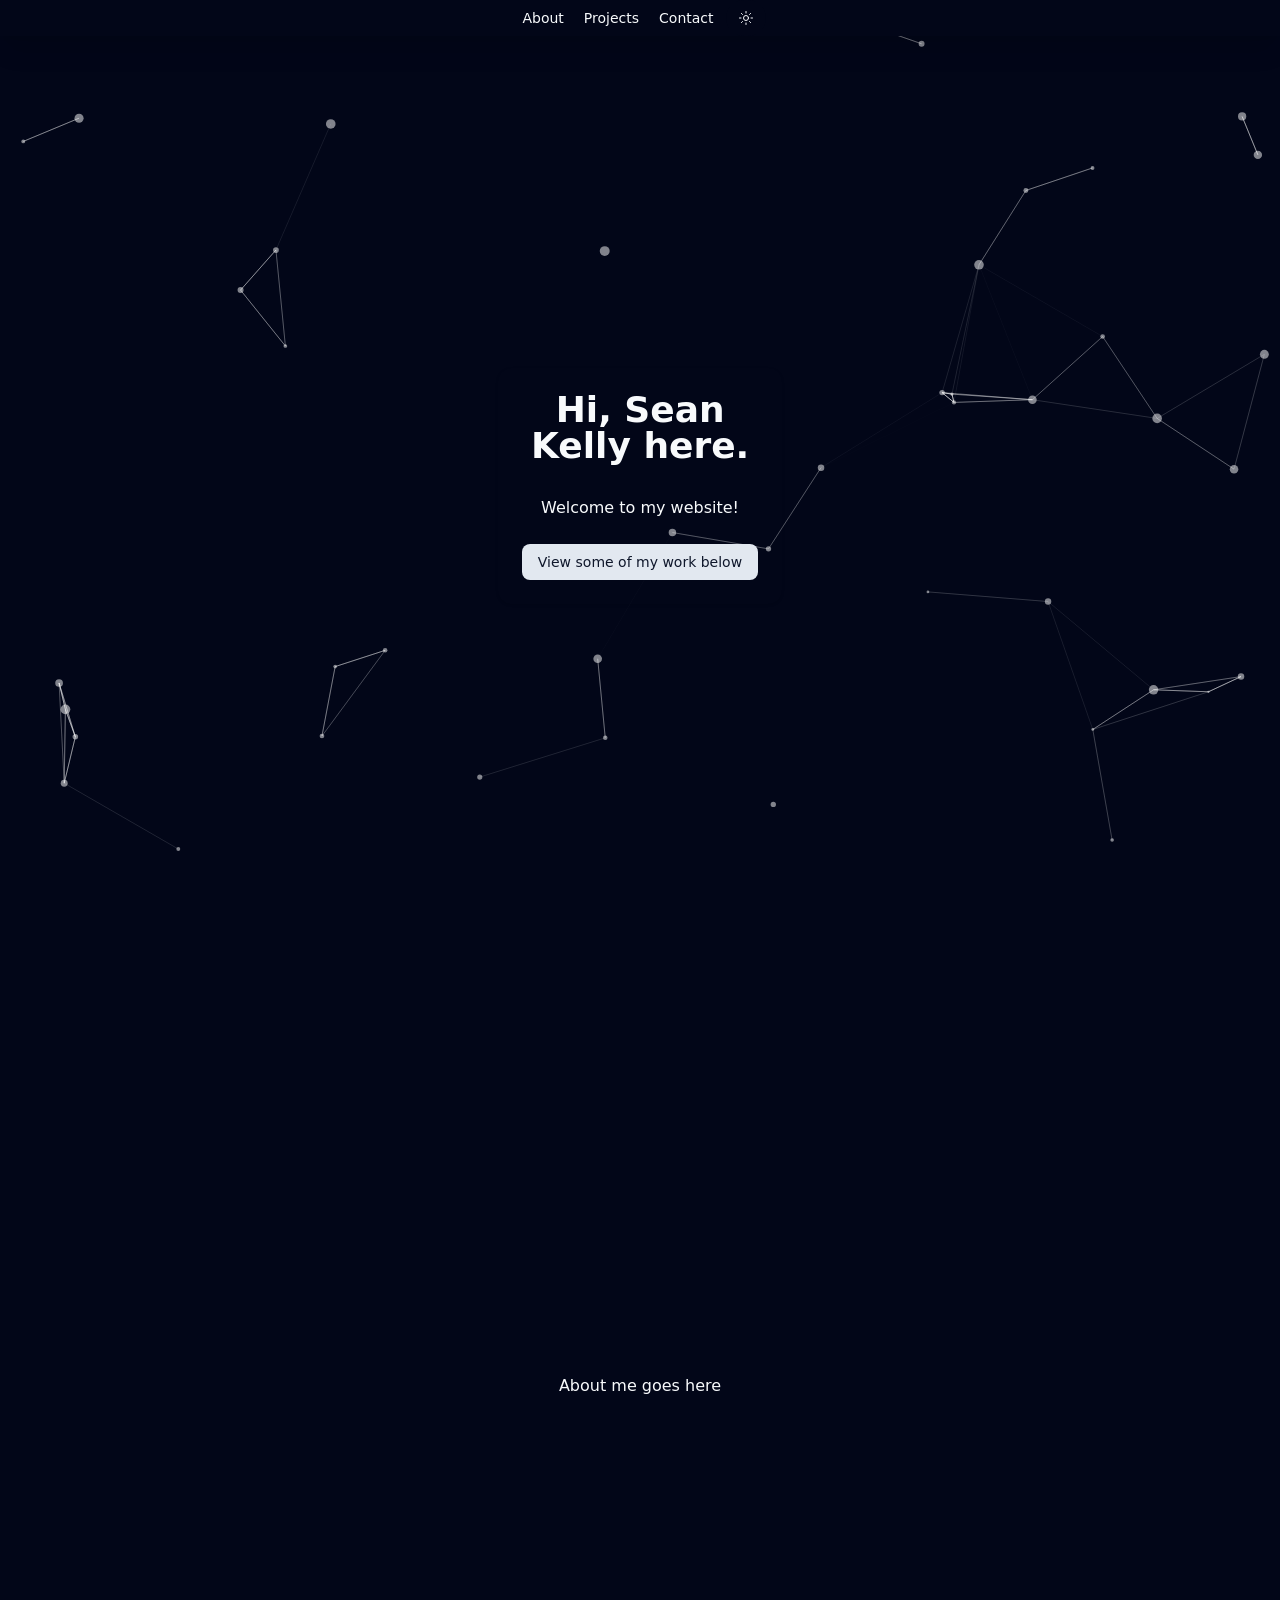
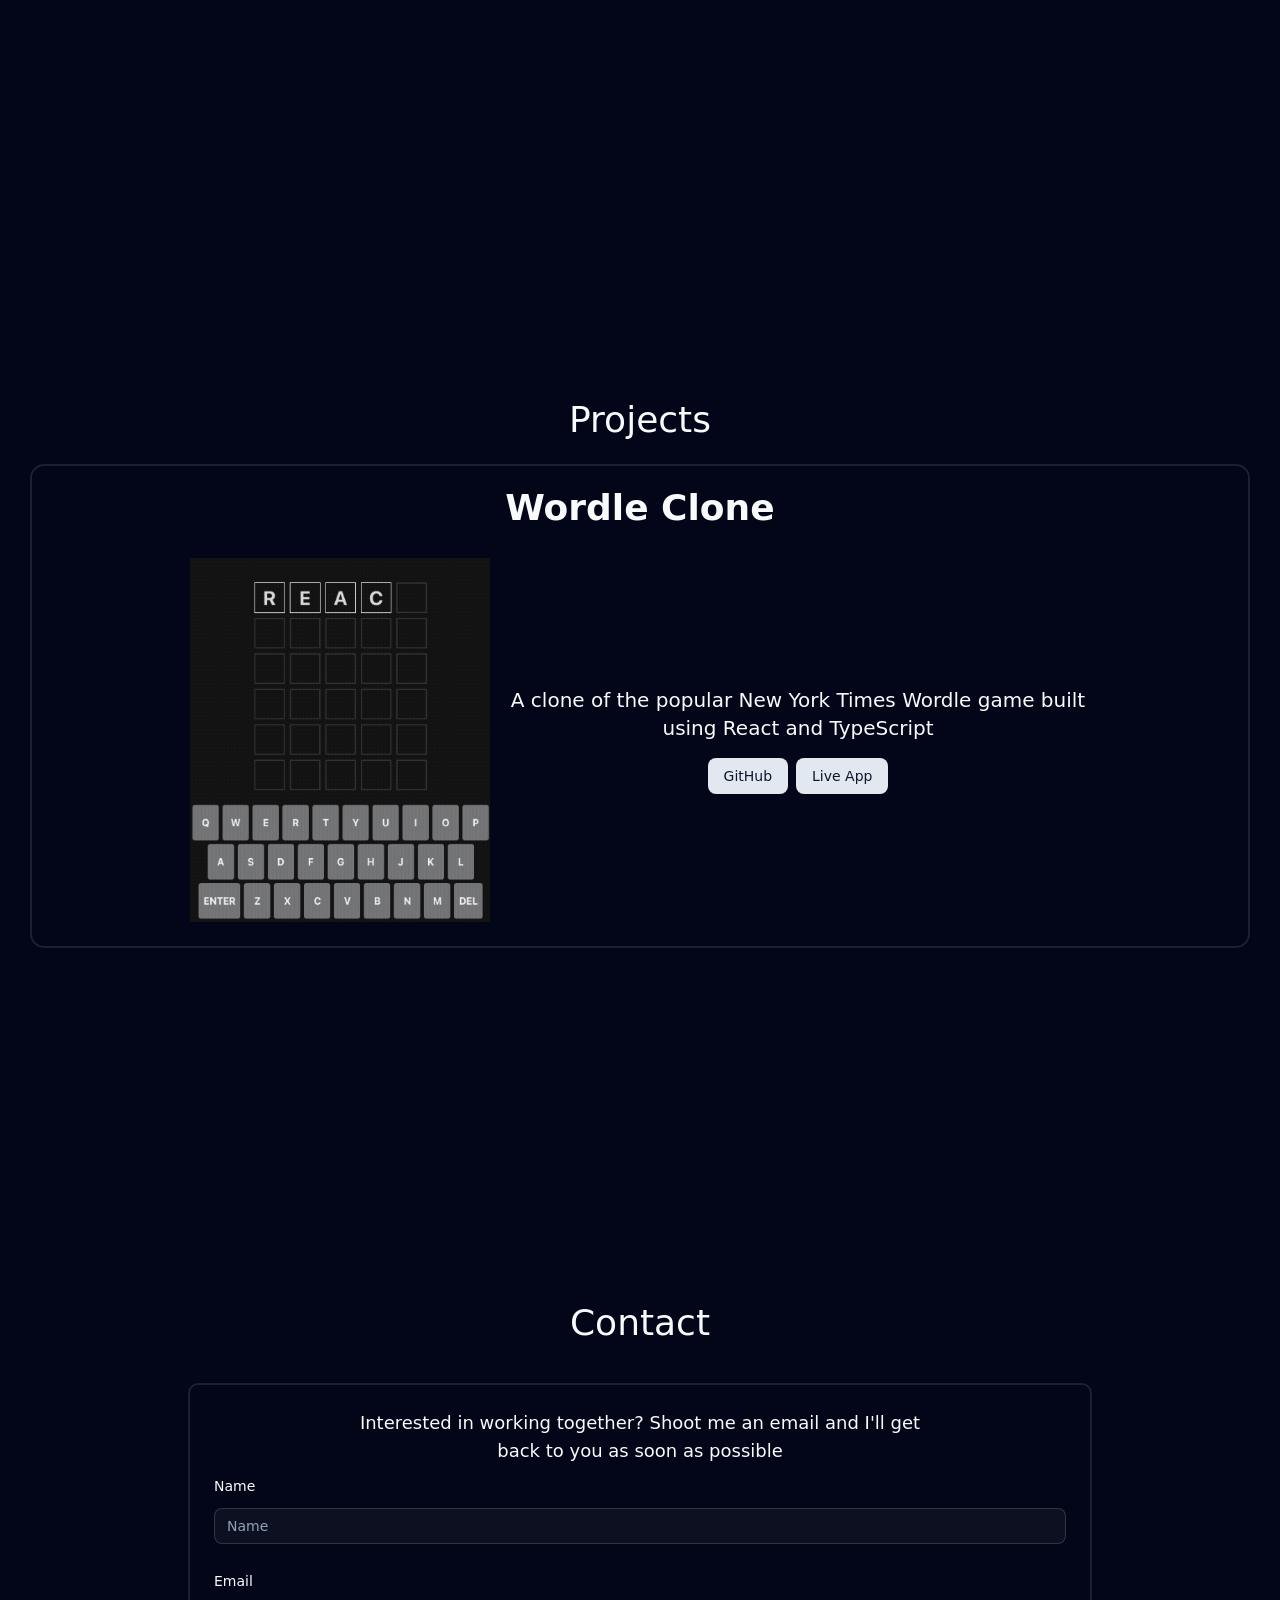
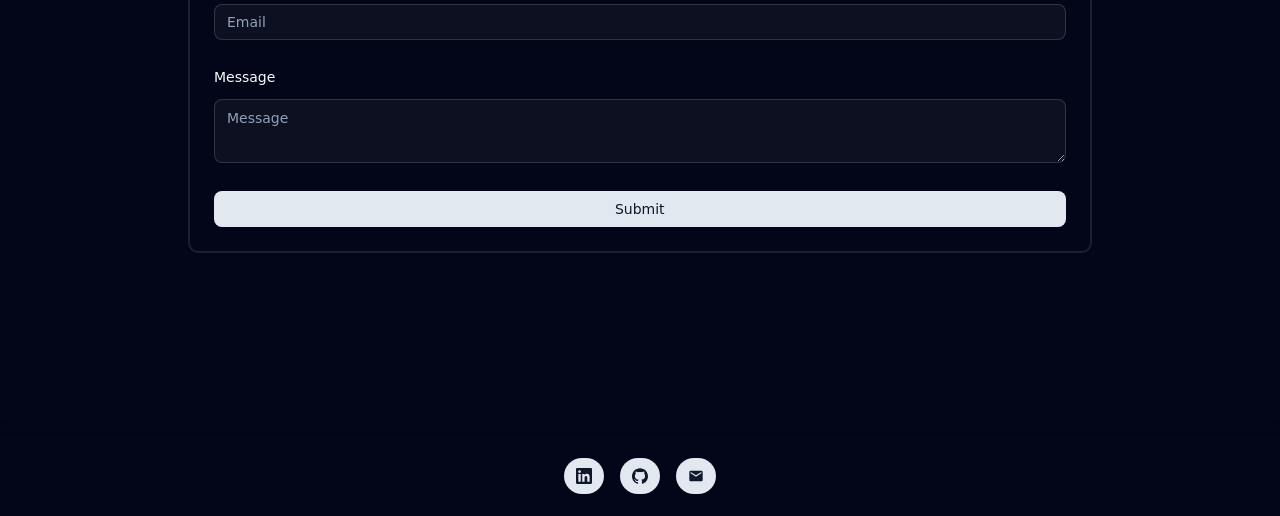
==== commit 77fba9b1: "feat: new build with contact form and footer" ====
--- a/index.html
+++ b/index.html
@@ -5,8 +5,8 @@
     <!-- <link rel="icon" type="image/svg+xml" href="/vite.svg" /> -->
     <meta name="viewport" content="width=device-width, initial-scale=1.0" />
     <title>Sean Kelly | Software Engineer</title>
-    <script type="module" crossorigin src="/assets/index-CBGqwayr.js"></script>
-    <link rel="stylesheet" crossorigin href="/assets/index-BE50TgAD.css">
+    <script type="module" crossorigin src="/assets/index-CQMuYaiN.js"></script>
+    <link rel="stylesheet" crossorigin href="/assets/index-BTnxzquZ.css">
   </head>
   <body>
     <div id="root"></div>
--- a/assets/index-BTnxzquZ.css
+++ b/assets/index-BTnxzquZ.css
@@ -0,0 +1 @@
+/*! tailwindcss v4.1.15 | MIT License | https://tailwindcss.com */@layer properties{@supports (((-webkit-hyphens:none)) and (not (margin-trim:inline))) or ((-moz-orient:inline) and (not (color:rgb(from red r g b)))){*,:before,:after,::backdrop{--tw-border-style:solid;--tw-leading:initial;--tw-font-weight:initial;--tw-shadow:0 0 #0000;--tw-shadow-color:initial;--tw-shadow-alpha:100%;--tw-inset-shadow:0 0 #0000;--tw-inset-shadow-color:initial;--tw-inset-shadow-alpha:100%;--tw-ring-color:initial;--tw-ring-shadow:0 0 #0000;--tw-inset-ring-color:initial;--tw-inset-ring-shadow:0 0 #0000;--tw-ring-inset:initial;--tw-ring-offset-width:0px;--tw-ring-offset-color:#fff;--tw-ring-offset-shadow:0 0 #0000;--tw-outline-style:solid;--tw-duration:initial;--tw-scale-x:1;--tw-scale-y:1;--tw-scale-z:1;--tw-animation-delay:0s;--tw-animation-direction:normal;--tw-animation-duration:initial;--tw-animation-fill-mode:none;--tw-animation-iteration-count:1;--tw-enter-blur:0;--tw-enter-opacity:1;--tw-enter-rotate:0;--tw-enter-scale:1;--tw-enter-translate-x:0;--tw-enter-translate-y:0;--tw-exit-blur:0;--tw-exit-opacity:1;--tw-exit-rotate:0;--tw-exit-scale:1;--tw-exit-translate-x:0;--tw-exit-translate-y:0}}}@layer theme{:root,:host{--font-sans:ui-sans-serif,system-ui,sans-serif,"Apple Color Emoji","Segoe UI Emoji","Segoe UI Symbol","Noto Color Emoji";--font-mono:ui-monospace,SFMono-Regular,Menlo,Monaco,Consolas,"Liberation Mono","Courier New",monospace;--color-white:#fff;--spacing:.25rem;--text-sm:.875rem;--text-sm--line-height:calc(1.25/.875);--text-base:1rem;--text-base--line-height: 1.5 ;--text-lg:1.125rem;--text-lg--line-height:calc(1.75/1.125);--text-xl:1.25rem;--text-xl--line-height:calc(1.75/1.25);--text-4xl:2.25rem;--text-4xl--line-height:calc(2.5/2.25);--font-weight-normal:400;--font-weight-medium:500;--font-weight-semibold:600;--leading-snug:1.375;--leading-normal:1.5;--default-transition-duration:.15s;--default-transition-timing-function:cubic-bezier(.4,0,.2,1);--default-font-family:var(--font-sans);--default-mono-font-family:var(--font-mono);--color-primary:var(--primary);--animate-fadein:fadein 1s ease-out forwards}}@layer base{*,:after,:before,::backdrop{box-sizing:border-box;border:0 solid;margin:0;padding:0}::file-selector-button{box-sizing:border-box;border:0 solid;margin:0;padding:0}html,:host{-webkit-text-size-adjust:100%;tab-size:4;line-height:1.5;font-family:var(--default-font-family,ui-sans-serif,system-ui,sans-serif,"Apple Color Emoji","Segoe UI Emoji","Segoe UI Symbol","Noto Color Emoji");font-feature-settings:var(--default-font-feature-settings,normal);font-variation-settings:var(--default-font-variation-settings,normal);-webkit-tap-highlight-color:transparent}hr{height:0;color:inherit;border-top-width:1px}abbr:where([title]){-webkit-text-decoration:underline dotted;text-decoration:underline dotted}h1,h2,h3,h4,h5,h6{font-size:inherit;font-weight:inherit}a{color:inherit;-webkit-text-decoration:inherit;text-decoration:inherit}b,strong{font-weight:bolder}code,kbd,samp,pre{font-family:var(--default-mono-font-family,ui-monospace,SFMono-Regular,Menlo,Monaco,Consolas,"Liberation Mono","Courier New",monospace);font-feature-settings:var(--default-mono-font-feature-settings,normal);font-variation-settings:var(--default-mono-font-variation-settings,normal);font-size:1em}small{font-size:80%}sub,sup{vertical-align:baseline;font-size:75%;line-height:0;position:relative}sub{bottom:-.25em}sup{top:-.5em}table{text-indent:0;border-color:inherit;border-collapse:collapse}:-moz-focusring{outline:auto}progress{vertical-align:baseline}summary{display:list-item}ol,ul,menu{list-style:none}img,svg,video,canvas,audio,iframe,embed,object{vertical-align:middle;display:block}img,video{max-width:100%;height:auto}button,input,select,optgroup,textarea{font:inherit;font-feature-settings:inherit;font-variation-settings:inherit;letter-spacing:inherit;color:inherit;opacity:1;background-color:#0000;border-radius:0}::file-selector-button{font:inherit;font-feature-settings:inherit;font-variation-settings:inherit;letter-spacing:inherit;color:inherit;opacity:1;background-color:#0000;border-radius:0}:where(select:is([multiple],[size])) optgroup{font-weight:bolder}:where(select:is([multiple],[size])) optgroup option{padding-inline-start:20px}::file-selector-button{margin-inline-end:4px}::placeholder{opacity:1}@supports (not ((-webkit-appearance:-apple-pay-button))) or (contain-intrinsic-size:1px){::placeholder{color:currentColor}@supports (color:color-mix(in lab,red,red)){::placeholder{color:color-mix(in oklab,currentcolor 50%,transparent)}}}textarea{resize:vertical}::-webkit-search-decoration{-webkit-appearance:none}::-webkit-date-and-time-value{min-height:1lh;text-align:inherit}::-webkit-datetime-edit{display:inline-flex}::-webkit-datetime-edit-fields-wrapper{padding:0}::-webkit-datetime-edit{padding-block:0}::-webkit-datetime-edit-year-field{padding-block:0}::-webkit-datetime-edit-month-field{padding-block:0}::-webkit-datetime-edit-day-field{padding-block:0}::-webkit-datetime-edit-hour-field{padding-block:0}::-webkit-datetime-edit-minute-field{padding-block:0}::-webkit-datetime-edit-second-field{padding-block:0}::-webkit-datetime-edit-millisecond-field{padding-block:0}::-webkit-datetime-edit-meridiem-field{padding-block:0}::-webkit-calendar-picker-indicator{line-height:1}:-moz-ui-invalid{box-shadow:none}button,input:where([type=button],[type=reset],[type=submit]){appearance:button}::file-selector-button{appearance:button}::-webkit-inner-spin-button{height:auto}::-webkit-outer-spin-button{height:auto}[hidden]:where(:not([hidden=until-found])){display:none!important}*{border-color:var(--border);outline-color:var(--ring)}@supports (color:color-mix(in lab,red,red)){*{outline-color:color-mix(in oklab,var(--ring)50%,transparent)}}body{background-color:var(--background);color:var(--foreground)}}@layer components;@layer utilities{.\@container\/card-header{container:card-header/inline-size}.\@container\/field-group{container:field-group/inline-size}.absolute{position:absolute}.relative{position:relative}.sticky{position:sticky}.inset-0{inset:calc(var(--spacing)*0)}.top-0{top:calc(var(--spacing)*0)}.top-1\/2{top:50%}.top-\[1px\]{top:1px}.top-\[60\%\]{top:60%}.top-full{top:100%}.left-0{left:calc(var(--spacing)*0)}.isolate{isolation:isolate}.z-10{z-index:10}.z-50{z-index:50}.z-\[1\]{z-index:1}.col-start-2{grid-column-start:2}.row-span-2{grid-row:span 2/span 2}.row-start-1{grid-row-start:1}.m-4{margin:calc(var(--spacing)*4)}.m-6{margin:calc(var(--spacing)*6)}.mx-auto{margin-inline:auto}.-my-2{margin-block:calc(var(--spacing)*-2)}.mt-1\.5{margin-top:calc(var(--spacing)*1.5)}.mb-3{margin-bottom:calc(var(--spacing)*3)}.ml-1{margin-left:calc(var(--spacing)*1)}.ml-4{margin-left:calc(var(--spacing)*4)}.block{display:block}.flex{display:flex}.grid{display:grid}.inline-flex{display:inline-flex}.field-sizing-content{field-sizing:content}.size-3{width:calc(var(--spacing)*3);height:calc(var(--spacing)*3)}.size-8{width:calc(var(--spacing)*8);height:calc(var(--spacing)*8)}.size-9{width:calc(var(--spacing)*9);height:calc(var(--spacing)*9)}.size-10{width:calc(var(--spacing)*10);height:calc(var(--spacing)*10)}.h-1\.5{height:calc(var(--spacing)*1.5)}.h-2{height:calc(var(--spacing)*2)}.h-5{height:calc(var(--spacing)*5)}.h-8{height:calc(var(--spacing)*8)}.h-9{height:calc(var(--spacing)*9)}.h-10{height:calc(var(--spacing)*10)}.h-\[var\(--radix-navigation-menu-viewport-height\)\]{height:var(--radix-navigation-menu-viewport-height)}.h-screen{height:100vh}.min-h-15{min-height:calc(var(--spacing)*15)}.min-h-16{min-height:calc(var(--spacing)*16)}.w-2{width:calc(var(--spacing)*2)}.w-fit{width:fit-content}.w-full{width:100%}.w-max{width:max-content}.w-screen{width:100vw}.max-w-max{max-width:max-content}.min-w-0{min-width:calc(var(--spacing)*0)}.min-w-full{min-width:100%}.flex-1{flex:1}.shrink-0{flex-shrink:0}.rotate-45{rotate:45deg}.animate-fadein{animation:1s ease-out forwards fadein}.list-disc{list-style-type:disc}.list-none{list-style-type:none}.auto-rows-min{grid-auto-rows:min-content}.grid-rows-\[auto_auto\]{grid-template-rows:auto auto}.flex-col{flex-direction:column}.flex-row{flex-direction:row}.items-center{align-items:center}.items-end{align-items:flex-end}.items-start{align-items:flex-start}.justify-center{justify-content:center}.gap-1{gap:calc(var(--spacing)*1)}.gap-1\.5{gap:calc(var(--spacing)*1.5)}.gap-2{gap:calc(var(--spacing)*2)}.gap-3{gap:calc(var(--spacing)*3)}.gap-4{gap:calc(var(--spacing)*4)}.gap-6{gap:calc(var(--spacing)*6)}.gap-7{gap:calc(var(--spacing)*7)}.self-center{align-self:center}.self-start{align-self:flex-start}.justify-self-end{justify-self:flex-end}.overflow-hidden{overflow:hidden}.rounded-full{border-radius:3.40282e38px}.rounded-lg{border-radius:var(--radius)}.rounded-md{border-radius:calc(var(--radius) - 2px)}.rounded-sm{border-radius:calc(var(--radius) - 4px)}.rounded-xl{border-radius:calc(var(--radius) + 4px)}.rounded-tl-sm{border-top-left-radius:calc(var(--radius) - 4px)}.border{border-style:var(--tw-border-style);border-width:1px}.border-0{border-style:var(--tw-border-style);border-width:0}.border-2{border-style:var(--tw-border-style);border-width:2px}.border-input{border-color:var(--input)}.bg-background{background-color:var(--background)}.bg-border{background-color:var(--border)}.bg-card{background-color:var(--card)}.bg-destructive{background-color:var(--destructive)}.bg-popover{background-color:var(--popover)}.bg-primary{background-color:var(--primary)}.bg-secondary{background-color:var(--secondary)}.bg-transparent{background-color:#0000}.p-2{padding:calc(var(--spacing)*2)}.p-6{padding:calc(var(--spacing)*6)}.px-2{padding-inline:calc(var(--spacing)*2)}.px-3{padding-inline:calc(var(--spacing)*3)}.px-4{padding-inline:calc(var(--spacing)*4)}.px-6{padding-inline:calc(var(--spacing)*6)}.py-1{padding-block:calc(var(--spacing)*1)}.py-2{padding-block:calc(var(--spacing)*2)}.py-6{padding-block:calc(var(--spacing)*6)}.pr-2\.5{padding-right:calc(var(--spacing)*2.5)}.text-center{text-align:center}.text-4xl{font-size:var(--text-4xl);line-height:var(--tw-leading,var(--text-4xl--line-height))}.text-base{font-size:var(--text-base);line-height:var(--tw-leading,var(--text-base--line-height))}.text-sm{font-size:var(--text-sm);line-height:var(--tw-leading,var(--text-sm--line-height))}.leading-none{--tw-leading:1;line-height:1}.leading-normal{--tw-leading:var(--leading-normal);line-height:var(--leading-normal)}.leading-snug{--tw-leading:var(--leading-snug);line-height:var(--leading-snug)}.font-medium{--tw-font-weight:var(--font-weight-medium);font-weight:var(--font-weight-medium)}.font-normal{--tw-font-weight:var(--font-weight-normal);font-weight:var(--font-weight-normal)}.font-semibold{--tw-font-weight:var(--font-weight-semibold);font-weight:var(--font-weight-semibold)}.whitespace-nowrap{white-space:nowrap}.text-card-foreground{color:var(--card-foreground)}.text-destructive{color:var(--destructive)}.text-foreground{color:var(--foreground)}.text-muted-foreground{color:var(--muted-foreground)}.text-popover-foreground{color:var(--popover-foreground)}.text-primary{color:var(--primary)}.text-primary-foreground{color:var(--primary-foreground)}.text-secondary-foreground{color:var(--secondary-foreground)}.text-white{color:var(--color-white)}.underline-offset-4{text-underline-offset:4px}.opacity-0{opacity:0}.shadow{--tw-shadow:0 1px 3px 0 var(--tw-shadow-color,#0000001a),0 1px 2px -1px var(--tw-shadow-color,#0000001a);box-shadow:var(--tw-inset-shadow),var(--tw-inset-ring-shadow),var(--tw-ring-offset-shadow),var(--tw-ring-shadow),var(--tw-shadow)}.shadow-\[0_-6px_12px_rgba\(0\,0\,0\,0\.15\)\]{--tw-shadow:0 -6px 12px var(--tw-shadow-color,#00000026);box-shadow:var(--tw-inset-shadow),var(--tw-inset-ring-shadow),var(--tw-ring-offset-shadow),var(--tw-ring-shadow),var(--tw-shadow)}.shadow-md{--tw-shadow:0 4px 6px -1px var(--tw-shadow-color,#0000001a),0 2px 4px -2px var(--tw-shadow-color,#0000001a);box-shadow:var(--tw-inset-shadow),var(--tw-inset-ring-shadow),var(--tw-ring-offset-shadow),var(--tw-ring-shadow),var(--tw-shadow)}.shadow-sm{--tw-shadow:0 1px 3px 0 var(--tw-shadow-color,#0000001a),0 1px 2px -1px var(--tw-shadow-color,#0000001a);box-shadow:var(--tw-inset-shadow),var(--tw-inset-ring-shadow),var(--tw-ring-offset-shadow),var(--tw-ring-shadow),var(--tw-shadow)}.shadow-xl{--tw-shadow:0 20px 25px -5px var(--tw-shadow-color,#0000001a),0 8px 10px -6px var(--tw-shadow-color,#0000001a);box-shadow:var(--tw-inset-shadow),var(--tw-inset-ring-shadow),var(--tw-ring-offset-shadow),var(--tw-ring-shadow),var(--tw-shadow)}.shadow-xs{--tw-shadow:0 1px 2px 0 var(--tw-shadow-color,#0000000d);box-shadow:var(--tw-inset-shadow),var(--tw-inset-ring-shadow),var(--tw-ring-offset-shadow),var(--tw-ring-shadow),var(--tw-shadow)}.outline{outline-style:var(--tw-outline-style);outline-width:1px}.transition{transition-property:color,background-color,border-color,outline-color,text-decoration-color,fill,stroke,--tw-gradient-from,--tw-gradient-via,--tw-gradient-to,opacity,box-shadow,transform,translate,scale,rotate,filter,-webkit-backdrop-filter,backdrop-filter,display,content-visibility,overlay,pointer-events;transition-timing-function:var(--tw-ease,var(--default-transition-timing-function));transition-duration:var(--tw-duration,var(--default-transition-duration))}.transition-\[color\,box-shadow\]{transition-property:color,box-shadow;transition-timing-function:var(--tw-ease,var(--default-transition-timing-function));transition-duration:var(--tw-duration,var(--default-transition-duration))}.transition-all{transition-property:all;transition-timing-function:var(--tw-ease,var(--default-transition-timing-function));transition-duration:var(--tw-duration,var(--default-transition-duration))}.transition-shadow{transition-property:box-shadow;transition-timing-function:var(--tw-ease,var(--default-transition-timing-function));transition-duration:var(--tw-duration,var(--default-transition-duration))}.duration-300{--tw-duration:.3s;transition-duration:.3s}.outline-none{--tw-outline-style:none;outline-style:none}.select-none{-webkit-user-select:none;user-select:none}.group-has-\[\[data-orientation\=horizontal\]\]\/field\:text-balance:is(:where(.group\/field):has([data-orientation=horizontal]) *){text-wrap:balance}.group-data-\[disabled\=true\]\:pointer-events-none:is(:where(.group)[data-disabled=true] *){pointer-events:none}.group-data-\[disabled\=true\]\:opacity-50:is(:where(.group)[data-disabled=true] *),.group-data-\[disabled\=true\]\/field\:opacity-50:is(:where(.group\/field)[data-disabled=true] *){opacity:.5}.group-data-\[state\=open\]\:rotate-180:is(:where(.group)[data-state=open] *){rotate:180deg}.group-data-\[variant\=outline\]\/field-group\:-mb-2:is(:where(.group\/field-group)[data-variant=outline] *){margin-bottom:calc(var(--spacing)*-2)}.group-data-\[viewport\=false\]\/navigation-menu\:top-full:is(:where(.group\/navigation-menu)[data-viewport=false] *){top:100%}.group-data-\[viewport\=false\]\/navigation-menu\:mt-1\.5:is(:where(.group\/navigation-menu)[data-viewport=false] *){margin-top:calc(var(--spacing)*1.5)}.group-data-\[viewport\=false\]\/navigation-menu\:overflow-hidden:is(:where(.group\/navigation-menu)[data-viewport=false] *){overflow:hidden}.group-data-\[viewport\=false\]\/navigation-menu\:rounded-md:is(:where(.group\/navigation-menu)[data-viewport=false] *){border-radius:calc(var(--radius) - 2px)}.group-data-\[viewport\=false\]\/navigation-menu\:border:is(:where(.group\/navigation-menu)[data-viewport=false] *){border-style:var(--tw-border-style);border-width:1px}.group-data-\[viewport\=false\]\/navigation-menu\:bg-popover:is(:where(.group\/navigation-menu)[data-viewport=false] *){background-color:var(--popover)}.group-data-\[viewport\=false\]\/navigation-menu\:text-popover-foreground:is(:where(.group\/navigation-menu)[data-viewport=false] *){color:var(--popover-foreground)}.group-data-\[viewport\=false\]\/navigation-menu\:shadow:is(:where(.group\/navigation-menu)[data-viewport=false] *){--tw-shadow:0 1px 3px 0 var(--tw-shadow-color,#0000001a),0 1px 2px -1px var(--tw-shadow-color,#0000001a);box-shadow:var(--tw-inset-shadow),var(--tw-inset-ring-shadow),var(--tw-ring-offset-shadow),var(--tw-ring-shadow),var(--tw-shadow)}.group-data-\[viewport\=false\]\/navigation-menu\:duration-200:is(:where(.group\/navigation-menu)[data-viewport=false] *){--tw-duration:.2s;transition-duration:.2s}.peer-disabled\:cursor-not-allowed:is(:where(.peer):disabled~*){cursor:not-allowed}.peer-disabled\:opacity-50:is(:where(.peer):disabled~*){opacity:.5}.selection\:bg-primary ::selection{background-color:var(--primary)}.selection\:bg-primary::selection{background-color:var(--primary)}.selection\:text-primary-foreground ::selection{color:var(--primary-foreground)}.selection\:text-primary-foreground::selection{color:var(--primary-foreground)}.file\:inline-flex::file-selector-button{display:inline-flex}.file\:h-7::file-selector-button{height:calc(var(--spacing)*7)}.file\:border-0::file-selector-button{border-style:var(--tw-border-style);border-width:0}.file\:bg-transparent::file-selector-button{background-color:#0000}.file\:text-sm::file-selector-button{font-size:var(--text-sm);line-height:var(--tw-leading,var(--text-sm--line-height))}.file\:font-medium::file-selector-button{--tw-font-weight:var(--font-weight-medium);font-weight:var(--font-weight-medium)}.file\:text-foreground::file-selector-button{color:var(--foreground)}.placeholder\:text-muted-foreground::placeholder{color:var(--muted-foreground)}.last\:mt-0:last-child{margin-top:calc(var(--spacing)*0)}@media(hover:hover){.hover\:scale-105:hover{--tw-scale-x:105%;--tw-scale-y:105%;--tw-scale-z:105%;scale:var(--tw-scale-x)var(--tw-scale-y)}.hover\:bg-accent:hover{background-color:var(--accent)}.hover\:bg-destructive\/90:hover{background-color:var(--destructive)}@supports (color:color-mix(in lab,red,red)){.hover\:bg-destructive\/90:hover{background-color:color-mix(in oklab,var(--destructive)90%,transparent)}}.hover\:bg-primary\/90:hover{background-color:var(--primary)}@supports (color:color-mix(in lab,red,red)){.hover\:bg-primary\/90:hover{background-color:color-mix(in oklab,var(--primary)90%,transparent)}}.hover\:bg-secondary\/80:hover{background-color:var(--secondary)}@supports (color:color-mix(in lab,red,red)){.hover\:bg-secondary\/80:hover{background-color:color-mix(in oklab,var(--secondary)80%,transparent)}}.hover\:text-accent-foreground:hover{color:var(--accent-foreground)}.hover\:underline:hover{text-decoration-line:underline}.hover\:shadow-lg:hover{--tw-shadow:0 10px 15px -3px var(--tw-shadow-color,#0000001a),0 4px 6px -4px var(--tw-shadow-color,#0000001a);box-shadow:var(--tw-inset-shadow),var(--tw-inset-ring-shadow),var(--tw-ring-offset-shadow),var(--tw-ring-shadow),var(--tw-shadow)}}.focus\:bg-accent:focus{background-color:var(--accent)}.focus\:text-accent-foreground:focus{color:var(--accent-foreground)}.focus-visible\:border-ring:focus-visible{border-color:var(--ring)}.focus-visible\:ring-\[3px\]:focus-visible{--tw-ring-shadow:var(--tw-ring-inset,)0 0 0 calc(3px + var(--tw-ring-offset-width))var(--tw-ring-color,currentcolor);box-shadow:var(--tw-inset-shadow),var(--tw-inset-ring-shadow),var(--tw-ring-offset-shadow),var(--tw-ring-shadow),var(--tw-shadow)}.focus-visible\:ring-destructive\/20:focus-visible{--tw-ring-color:var(--destructive)}@supports (color:color-mix(in lab,red,red)){.focus-visible\:ring-destructive\/20:focus-visible{--tw-ring-color:color-mix(in oklab,var(--destructive)20%,transparent)}}.focus-visible\:ring-ring\/50:focus-visible{--tw-ring-color:var(--ring)}@supports (color:color-mix(in lab,red,red)){.focus-visible\:ring-ring\/50:focus-visible{--tw-ring-color:color-mix(in oklab,var(--ring)50%,transparent)}}.focus-visible\:outline-1:focus-visible{outline-style:var(--tw-outline-style);outline-width:1px}.disabled\:pointer-events-none:disabled{pointer-events:none}.disabled\:cursor-not-allowed:disabled{cursor:not-allowed}.disabled\:opacity-50:disabled{opacity:.5}.has-data-\[slot\=card-action\]\:grid-cols-\[1fr_auto\]:has([data-slot=card-action]){grid-template-columns:1fr auto}.has-data-\[state\=checked\]\:border-primary:has([data-state=checked]){border-color:var(--primary)}.has-data-\[state\=checked\]\:bg-primary\/5:has([data-state=checked]){background-color:var(--primary)}@supports (color:color-mix(in lab,red,red)){.has-data-\[state\=checked\]\:bg-primary\/5:has([data-state=checked]){background-color:color-mix(in oklab,var(--primary)5%,transparent)}}.has-\[\>\[data-slot\=checkbox-group\]\]\:gap-3:has(>[data-slot=checkbox-group]){gap:calc(var(--spacing)*3)}.has-\[\>\[data-slot\=field-content\]\]\:items-start:has(>[data-slot=field-content]){align-items:flex-start}.has-\[\>\[data-slot\=field\]\]\:w-full:has(>[data-slot=field]){width:100%}.has-\[\>\[data-slot\=field\]\]\:flex-col:has(>[data-slot=field]){flex-direction:column}.has-\[\>\[data-slot\=field\]\]\:rounded-md:has(>[data-slot=field]){border-radius:calc(var(--radius) - 2px)}.has-\[\>\[data-slot\=field\]\]\:border:has(>[data-slot=field]){border-style:var(--tw-border-style);border-width:1px}.has-\[\>\[data-slot\=radio-group\]\]\:gap-3:has(>[data-slot=radio-group]){gap:calc(var(--spacing)*3)}.has-\[\>svg\]\:px-2\.5:has(>svg){padding-inline:calc(var(--spacing)*2.5)}.has-\[\>svg\]\:px-3:has(>svg){padding-inline:calc(var(--spacing)*3)}.has-\[\>svg\]\:px-4:has(>svg){padding-inline:calc(var(--spacing)*4)}.aria-invalid\:border-destructive[aria-invalid=true]{border-color:var(--destructive)}.aria-invalid\:ring-destructive\/20[aria-invalid=true]{--tw-ring-color:var(--destructive)}@supports (color:color-mix(in lab,red,red)){.aria-invalid\:ring-destructive\/20[aria-invalid=true]{--tw-ring-color:color-mix(in oklab,var(--destructive)20%,transparent)}}.data-\[active\=true\]\:bg-accent\/50[data-active=true]{background-color:var(--accent)}@supports (color:color-mix(in lab,red,red)){.data-\[active\=true\]\:bg-accent\/50[data-active=true]{background-color:color-mix(in oklab,var(--accent)50%,transparent)}}.data-\[active\=true\]\:text-accent-foreground[data-active=true]{color:var(--accent-foreground)}@media(hover:hover){.data-\[active\=true\]\:hover\:bg-accent[data-active=true]:hover{background-color:var(--accent)}}.data-\[active\=true\]\:focus\:bg-accent[data-active=true]:focus{background-color:var(--accent)}.data-\[invalid\=true\]\:text-destructive[data-invalid=true]{color:var(--destructive)}.data-\[motion\=from-end\]\:slide-in-from-right-52[data-motion=from-end]{--tw-enter-translate-x:calc(52*var(--spacing))}.data-\[motion\=from-start\]\:slide-in-from-left-52[data-motion=from-start]{--tw-enter-translate-x:calc(52*var(--spacing)*-1)}.data-\[motion\=to-end\]\:slide-out-to-right-52[data-motion=to-end]{--tw-exit-translate-x:calc(52*var(--spacing))}.data-\[motion\=to-start\]\:slide-out-to-left-52[data-motion=to-start]{--tw-exit-translate-x:calc(52*var(--spacing)*-1)}.data-\[motion\^\=from-\]\:animate-in[data-motion^=from-]{animation:enter var(--tw-animation-duration,var(--tw-duration,.15s))var(--tw-ease,ease)var(--tw-animation-delay,0s)var(--tw-animation-iteration-count,1)var(--tw-animation-direction,normal)var(--tw-animation-fill-mode,none)}.data-\[motion\^\=from-\]\:fade-in[data-motion^=from-]{--tw-enter-opacity:0}.data-\[motion\^\=to-\]\:animate-out[data-motion^=to-]{animation:exit var(--tw-animation-duration,var(--tw-duration,.15s))var(--tw-ease,ease)var(--tw-animation-delay,0s)var(--tw-animation-iteration-count,1)var(--tw-animation-direction,normal)var(--tw-animation-fill-mode,none)}.data-\[motion\^\=to-\]\:fade-out[data-motion^=to-]{--tw-exit-opacity:0}.data-\[orientation\=horizontal\]\:h-px[data-orientation=horizontal]{height:1px}.data-\[orientation\=horizontal\]\:w-full[data-orientation=horizontal]{width:100%}.data-\[orientation\=vertical\]\:h-full[data-orientation=vertical]{height:100%}.data-\[orientation\=vertical\]\:w-px[data-orientation=vertical]{width:1px}.data-\[slot\=checkbox-group\]\:gap-3[data-slot=checkbox-group]{gap:calc(var(--spacing)*3)}:is(.\*\*\:data-\[slot\=navigation-menu-link\]\:focus\:ring-0 *)[data-slot=navigation-menu-link]:focus{--tw-ring-shadow:var(--tw-ring-inset,)0 0 0 calc(0px + var(--tw-ring-offset-width))var(--tw-ring-color,currentcolor);box-shadow:var(--tw-inset-shadow),var(--tw-inset-ring-shadow),var(--tw-ring-offset-shadow),var(--tw-ring-shadow),var(--tw-shadow)}:is(.\*\*\:data-\[slot\=navigation-menu-link\]\:focus\:outline-none *)[data-slot=navigation-menu-link]:focus{--tw-outline-style:none;outline-style:none}.data-\[state\=closed\]\:animate-out[data-state=closed]{animation:exit var(--tw-animation-duration,var(--tw-duration,.15s))var(--tw-ease,ease)var(--tw-animation-delay,0s)var(--tw-animation-iteration-count,1)var(--tw-animation-direction,normal)var(--tw-animation-fill-mode,none)}.data-\[state\=closed\]\:zoom-out-95[data-state=closed]{--tw-exit-scale:.95}.group-data-\[viewport\=false\]\/navigation-menu\:data-\[state\=closed\]\:animate-out:is(:where(.group\/navigation-menu)[data-viewport=false] *)[data-state=closed]{animation:exit var(--tw-animation-duration,var(--tw-duration,.15s))var(--tw-ease,ease)var(--tw-animation-delay,0s)var(--tw-animation-iteration-count,1)var(--tw-animation-direction,normal)var(--tw-animation-fill-mode,none)}.group-data-\[viewport\=false\]\/navigation-menu\:data-\[state\=closed\]\:fade-out-0:is(:where(.group\/navigation-menu)[data-viewport=false] *)[data-state=closed]{--tw-exit-opacity:0}.group-data-\[viewport\=false\]\/navigation-menu\:data-\[state\=closed\]\:zoom-out-95:is(:where(.group\/navigation-menu)[data-viewport=false] *)[data-state=closed]{--tw-exit-scale:.95}.data-\[state\=hidden\]\:animate-out[data-state=hidden]{animation:exit var(--tw-animation-duration,var(--tw-duration,.15s))var(--tw-ease,ease)var(--tw-animation-delay,0s)var(--tw-animation-iteration-count,1)var(--tw-animation-direction,normal)var(--tw-animation-fill-mode,none)}.data-\[state\=hidden\]\:fade-out[data-state=hidden]{--tw-exit-opacity:0}.data-\[state\=open\]\:animate-in[data-state=open]{animation:enter var(--tw-animation-duration,var(--tw-duration,.15s))var(--tw-ease,ease)var(--tw-animation-delay,0s)var(--tw-animation-iteration-count,1)var(--tw-animation-direction,normal)var(--tw-animation-fill-mode,none)}.data-\[state\=open\]\:bg-accent\/50[data-state=open]{background-color:var(--accent)}@supports (color:color-mix(in lab,red,red)){.data-\[state\=open\]\:bg-accent\/50[data-state=open]{background-color:color-mix(in oklab,var(--accent)50%,transparent)}}.data-\[state\=open\]\:text-accent-foreground[data-state=open]{color:var(--accent-foreground)}.data-\[state\=open\]\:zoom-in-90[data-state=open]{--tw-enter-scale:.9}.group-data-\[viewport\=false\]\/navigation-menu\:data-\[state\=open\]\:animate-in:is(:where(.group\/navigation-menu)[data-viewport=false] *)[data-state=open]{animation:enter var(--tw-animation-duration,var(--tw-duration,.15s))var(--tw-ease,ease)var(--tw-animation-delay,0s)var(--tw-animation-iteration-count,1)var(--tw-animation-direction,normal)var(--tw-animation-fill-mode,none)}.group-data-\[viewport\=false\]\/navigation-menu\:data-\[state\=open\]\:fade-in-0:is(:where(.group\/navigation-menu)[data-viewport=false] *)[data-state=open]{--tw-enter-opacity:0}.group-data-\[viewport\=false\]\/navigation-menu\:data-\[state\=open\]\:zoom-in-95:is(:where(.group\/navigation-menu)[data-viewport=false] *)[data-state=open]{--tw-enter-scale:.95}@media(hover:hover){.data-\[state\=open\]\:hover\:bg-accent[data-state=open]:hover{background-color:var(--accent)}}.data-\[state\=open\]\:focus\:bg-accent[data-state=open]:focus{background-color:var(--accent)}.data-\[state\=visible\]\:animate-in[data-state=visible]{animation:enter var(--tw-animation-duration,var(--tw-duration,.15s))var(--tw-ease,ease)var(--tw-animation-delay,0s)var(--tw-animation-iteration-count,1)var(--tw-animation-direction,normal)var(--tw-animation-fill-mode,none)}.data-\[state\=visible\]\:fade-in[data-state=visible]{--tw-enter-opacity:0}.data-\[variant\=label\]\:text-sm[data-variant=label]{font-size:var(--text-sm);line-height:var(--tw-leading,var(--text-sm--line-height))}.data-\[variant\=legend\]\:text-base[data-variant=legend]{font-size:var(--text-base);line-height:var(--tw-leading,var(--text-base--line-height))}.nth-last-2\:-mt-1:nth-last-child(2){margin-top:calc(var(--spacing)*-1)}@media(min-width:40rem){.sm\:min-h-20{min-height:calc(var(--spacing)*20)}.sm\:w-1\/2{width:50%}.sm\:w-2\/3{width:66.6667%}.sm\:flex-row{flex-direction:row}.sm\:flex-row-reverse{flex-direction:row-reverse}.sm\:text-lg{font-size:var(--text-lg);line-height:var(--tw-leading,var(--text-lg--line-height))}.sm\:text-xl{font-size:var(--text-xl);line-height:var(--tw-leading,var(--text-xl--line-height))}}@media(min-width:48rem){.md\:absolute{position:absolute}.md\:w-\[var\(--radix-navigation-menu-viewport-width\)\]{width:var(--radix-navigation-menu-viewport-width)}.md\:w-auto{width:auto}.md\:text-sm{font-size:var(--text-sm);line-height:var(--tw-leading,var(--text-sm--line-height))}}@container field-group (min-width:28rem){.\@md\/field-group\:flex-row{flex-direction:row}.\@md\/field-group\:items-center{align-items:center}.\@md\/field-group\:has-\[\>\[data-slot\=field-content\]\]\:items-start:has(>[data-slot=field-content]){align-items:flex-start}}.dark\:border-input:is(.dark *){border-color:var(--input)}.dark\:bg-destructive\/60:is(.dark *){background-color:var(--destructive)}@supports (color:color-mix(in lab,red,red)){.dark\:bg-destructive\/60:is(.dark *){background-color:color-mix(in oklab,var(--destructive)60%,transparent)}}.dark\:bg-input\/30:is(.dark *){background-color:var(--input)}@supports (color:color-mix(in lab,red,red)){.dark\:bg-input\/30:is(.dark *){background-color:color-mix(in oklab,var(--input)30%,transparent)}}@media(hover:hover){.dark\:hover\:bg-accent\/50:is(.dark *):hover{background-color:var(--accent)}@supports (color:color-mix(in lab,red,red)){.dark\:hover\:bg-accent\/50:is(.dark *):hover{background-color:color-mix(in oklab,var(--accent)50%,transparent)}}.dark\:hover\:bg-input\/50:is(.dark *):hover{background-color:var(--input)}@supports (color:color-mix(in lab,red,red)){.dark\:hover\:bg-input\/50:is(.dark *):hover{background-color:color-mix(in oklab,var(--input)50%,transparent)}}}.dark\:focus-visible\:ring-destructive\/40:is(.dark *):focus-visible{--tw-ring-color:var(--destructive)}@supports (color:color-mix(in lab,red,red)){.dark\:focus-visible\:ring-destructive\/40:is(.dark *):focus-visible{--tw-ring-color:color-mix(in oklab,var(--destructive)40%,transparent)}}.dark\:has-data-\[state\=checked\]\:bg-primary\/10:is(.dark *):has([data-state=checked]){background-color:var(--primary)}@supports (color:color-mix(in lab,red,red)){.dark\:has-data-\[state\=checked\]\:bg-primary\/10:is(.dark *):has([data-state=checked]){background-color:color-mix(in oklab,var(--primary)10%,transparent)}}.dark\:aria-invalid\:ring-destructive\/40:is(.dark *)[aria-invalid=true]{--tw-ring-color:var(--destructive)}@supports (color:color-mix(in lab,red,red)){.dark\:aria-invalid\:ring-destructive\/40:is(.dark *)[aria-invalid=true]{--tw-ring-color:color-mix(in oklab,var(--destructive)40%,transparent)}}.\[\&_svg\]\:pointer-events-none svg{pointer-events:none}.\[\&_svg\]\:shrink-0 svg{flex-shrink:0}.\[\&_svg\:not\(\[class\*\=\'size-\'\]\)\]\:size-4 svg:not([class*=size-]){width:calc(var(--spacing)*4);height:calc(var(--spacing)*4)}.\[\&_svg\:not\(\[class\*\=\'text-\'\]\)\]\:text-muted-foreground svg:not([class*=text-]){color:var(--muted-foreground)}.\[\.border-b\]\:pb-6.border-b{padding-bottom:calc(var(--spacing)*6)}.\[\.border-t\]\:pt-6.border-t{padding-top:calc(var(--spacing)*6)}.\[\&\>\*\]\:w-full>*{width:100%}.\[\&\>\*\]\:data-\[slot\=field\]\:p-4>[data-slot=field]{padding:calc(var(--spacing)*4)}@container field-group (min-width:28rem){.\@md\/field-group\:\[\&\>\*\]\:w-auto>*{width:auto}}.\[\&\>\.sr-only\]\:w-auto>.sr-only{width:auto}.\[\&\>\[data-slot\=field-group\]\]\:gap-4>[data-slot=field-group]{gap:calc(var(--spacing)*4)}.\[\&\>\[data-slot\=field-label\]\]\:flex-auto>[data-slot=field-label]{flex:auto}@container field-group (min-width:28rem){.\@md\/field-group\:\[\&\>\[data-slot\=field-label\]\]\:flex-auto>[data-slot=field-label]{flex:auto}}.has-\[\>\[data-slot\=field-content\]\]\:\[\&\>\[role\=checkbox\]\,\[role\=radio\]\]\:mt-px:has(>[data-slot=field-content])>[role=checkbox],.has-\[\>\[data-slot\=field-content\]\]\:\[\&\>\[role\=checkbox\]\,\[role\=radio\]\]\:mt-px:has(>[data-slot=field-content]) [role=radio]{margin-top:1px}@container field-group (min-width:28rem){.\@md\/field-group\:has-\[\>\[data-slot\=field-content\]\]\:\[\&\>\[role\=checkbox\]\,\[role\=radio\]\]\:mt-px:has(>[data-slot=field-content])>[role=checkbox],.\@md\/field-group\:has-\[\>\[data-slot\=field-content\]\]\:\[\&\>\[role\=checkbox\]\,\[role\=radio\]\]\:mt-px:has(>[data-slot=field-content]) [role=radio]{margin-top:1px}}.\[\&\>a\]\:underline>a{text-decoration-line:underline}.\[\&\>a\]\:underline-offset-4>a{text-underline-offset:4px}.\[\&\>a\:hover\]\:text-primary>a:hover{color:var(--primary)}[data-variant=legend]+.\[\[data-variant\=legend\]\+\&\]\:-mt-1\.5{margin-top:calc(var(--spacing)*-1.5)}}@property --tw-animation-delay{syntax:"*";inherits:false;initial-value:0s}@property --tw-animation-direction{syntax:"*";inherits:false;initial-value:normal}@property --tw-animation-duration{syntax:"*";inherits:false}@property --tw-animation-fill-mode{syntax:"*";inherits:false;initial-value:none}@property --tw-animation-iteration-count{syntax:"*";inherits:false;initial-value:1}@property --tw-enter-blur{syntax:"*";inherits:false;initial-value:0}@property --tw-enter-opacity{syntax:"*";inherits:false;initial-value:1}@property --tw-enter-rotate{syntax:"*";inherits:false;initial-value:0}@property --tw-enter-scale{syntax:"*";inherits:false;initial-value:1}@property --tw-enter-translate-x{syntax:"*";inherits:false;initial-value:0}@property --tw-enter-translate-y{syntax:"*";inherits:false;initial-value:0}@property --tw-exit-blur{syntax:"*";inherits:false;initial-value:0}@property --tw-exit-opacity{syntax:"*";inherits:false;initial-value:1}@property --tw-exit-rotate{syntax:"*";inherits:false;initial-value:0}@property --tw-exit-scale{syntax:"*";inherits:false;initial-value:1}@property --tw-exit-translate-x{syntax:"*";inherits:false;initial-value:0}@property --tw-exit-translate-y{syntax:"*";inherits:false;initial-value:0}:root{--radius:.625rem;--background:oklch(100% 0 0);--foreground:oklch(12.9% .042 264.695);--card:oklch(100% 0 0);--card-foreground:oklch(12.9% .042 264.695);--popover:oklch(100% 0 0);--popover-foreground:oklch(12.9% .042 264.695);--primary:oklch(20.8% .042 265.755);--primary-foreground:oklch(98.4% .003 247.858);--secondary:oklch(96.8% .007 247.896);--secondary-foreground:oklch(20.8% .042 265.755);--muted:oklch(96.8% .007 247.896);--muted-foreground:oklch(55.4% .046 257.417);--accent:oklch(96.8% .007 247.896);--accent-foreground:oklch(20.8% .042 265.755);--destructive:oklch(57.7% .245 27.325);--border:oklch(92.9% .013 255.508);--input:oklch(92.9% .013 255.508);--ring:oklch(70.4% .04 256.788);--chart-1:oklch(64.6% .222 41.116);--chart-2:oklch(60% .118 184.704);--chart-3:oklch(39.8% .07 227.392);--chart-4:oklch(82.8% .189 84.429);--chart-5:oklch(76.9% .188 70.08);--sidebar:oklch(98.4% .003 247.858);--sidebar-foreground:oklch(12.9% .042 264.695);--sidebar-primary:oklch(20.8% .042 265.755);--sidebar-primary-foreground:oklch(98.4% .003 247.858);--sidebar-accent:oklch(96.8% .007 247.896);--sidebar-accent-foreground:oklch(20.8% .042 265.755);--sidebar-border:oklch(92.9% .013 255.508);--sidebar-ring:oklch(70.4% .04 256.788)}.dark{--background:oklch(12.9% .042 264.695);--foreground:oklch(98.4% .003 247.858);--card:oklch(20.8% .042 265.755);--card-foreground:oklch(98.4% .003 247.858);--popover:oklch(20.8% .042 265.755);--popover-foreground:oklch(98.4% .003 247.858);--primary:oklch(92.9% .013 255.508);--primary-foreground:oklch(20.8% .042 265.755);--secondary:oklch(27.9% .041 260.031);--secondary-foreground:oklch(98.4% .003 247.858);--muted:oklch(27.9% .041 260.031);--muted-foreground:oklch(70.4% .04 256.788);--accent:oklch(27.9% .041 260.031);--accent-foreground:oklch(98.4% .003 247.858);--destructive:oklch(70.4% .191 22.216);--border:oklch(100% 0 0/.1);--input:oklch(100% 0 0/.15);--ring:oklch(55.1% .027 264.364);--chart-1:oklch(48.8% .243 264.376);--chart-2:oklch(69.6% .17 162.48);--chart-3:oklch(76.9% .188 70.08);--chart-4:oklch(62.7% .265 303.9);--chart-5:oklch(64.5% .246 16.439);--sidebar:oklch(20.8% .042 265.755);--sidebar-foreground:oklch(98.4% .003 247.858);--sidebar-primary:oklch(48.8% .243 264.376);--sidebar-primary-foreground:oklch(98.4% .003 247.858);--sidebar-accent:oklch(27.9% .041 260.031);--sidebar-accent-foreground:oklch(98.4% .003 247.858);--sidebar-border:oklch(100% 0 0/.1);--sidebar-ring:oklch(55.1% .027 264.364)}@property --tw-border-style{syntax:"*";inherits:false;initial-value:solid}@property --tw-leading{syntax:"*";inherits:false}@property --tw-font-weight{syntax:"*";inherits:false}@property --tw-shadow{syntax:"*";inherits:false;initial-value:0 0 #0000}@property --tw-shadow-color{syntax:"*";inherits:false}@property --tw-shadow-alpha{syntax:"<percentage>";inherits:false;initial-value:100%}@property --tw-inset-shadow{syntax:"*";inherits:false;initial-value:0 0 #0000}@property --tw-inset-shadow-color{syntax:"*";inherits:false}@property --tw-inset-shadow-alpha{syntax:"<percentage>";inherits:false;initial-value:100%}@property --tw-ring-color{syntax:"*";inherits:false}@property --tw-ring-shadow{syntax:"*";inherits:false;initial-value:0 0 #0000}@property --tw-inset-ring-color{syntax:"*";inherits:false}@property --tw-inset-ring-shadow{syntax:"*";inherits:false;initial-value:0 0 #0000}@property --tw-ring-inset{syntax:"*";inherits:false}@property --tw-ring-offset-width{syntax:"<length>";inherits:false;initial-value:0}@property --tw-ring-offset-color{syntax:"*";inherits:false;initial-value:#fff}@property --tw-ring-offset-shadow{syntax:"*";inherits:false;initial-value:0 0 #0000}@property --tw-outline-style{syntax:"*";inherits:false;initial-value:solid}@property --tw-duration{syntax:"*";inherits:false}@property --tw-scale-x{syntax:"*";inherits:false;initial-value:1}@property --tw-scale-y{syntax:"*";inherits:false;initial-value:1}@property --tw-scale-z{syntax:"*";inherits:false;initial-value:1}@keyframes enter{0%{opacity:var(--tw-enter-opacity,1);transform:translate3d(var(--tw-enter-translate-x,0),var(--tw-enter-translate-y,0),0)scale3d(var(--tw-enter-scale,1),var(--tw-enter-scale,1),var(--tw-enter-scale,1))rotate(var(--tw-enter-rotate,0));filter:blur(var(--tw-enter-blur,0))}}@keyframes exit{to{opacity:var(--tw-exit-opacity,1);transform:translate3d(var(--tw-exit-translate-x,0),var(--tw-exit-translate-y,0),0)scale3d(var(--tw-exit-scale,1),var(--tw-exit-scale,1),var(--tw-exit-scale,1))rotate(var(--tw-exit-rotate,0));filter:blur(var(--tw-exit-blur,0))}}@keyframes fadein{0%{opacity:0}to{opacity:100}}#root{text-align:center}html{scroll-behavior:smooth}.websiteContentContainer{display:flex;flex-direction:column;justify-content:space-evenly;z-index:1;position:relative;scroll-behavior:smooth}.navBarLink{position:relative}.navBarLink:hover:after{opacity:1;transition:all .2s}.navBarLink:after{content:"";height:2px;width:100%;background:var(--color-primary);position:absolute;left:0;bottom:0;opacity:0;pointer-events:none}.activeNavBarLink:after{content:"";height:2px;width:100%;background:var(--color-primary);position:absolute;left:0;bottom:0;pointer-events:none;animation:var(--animate-fadein)}
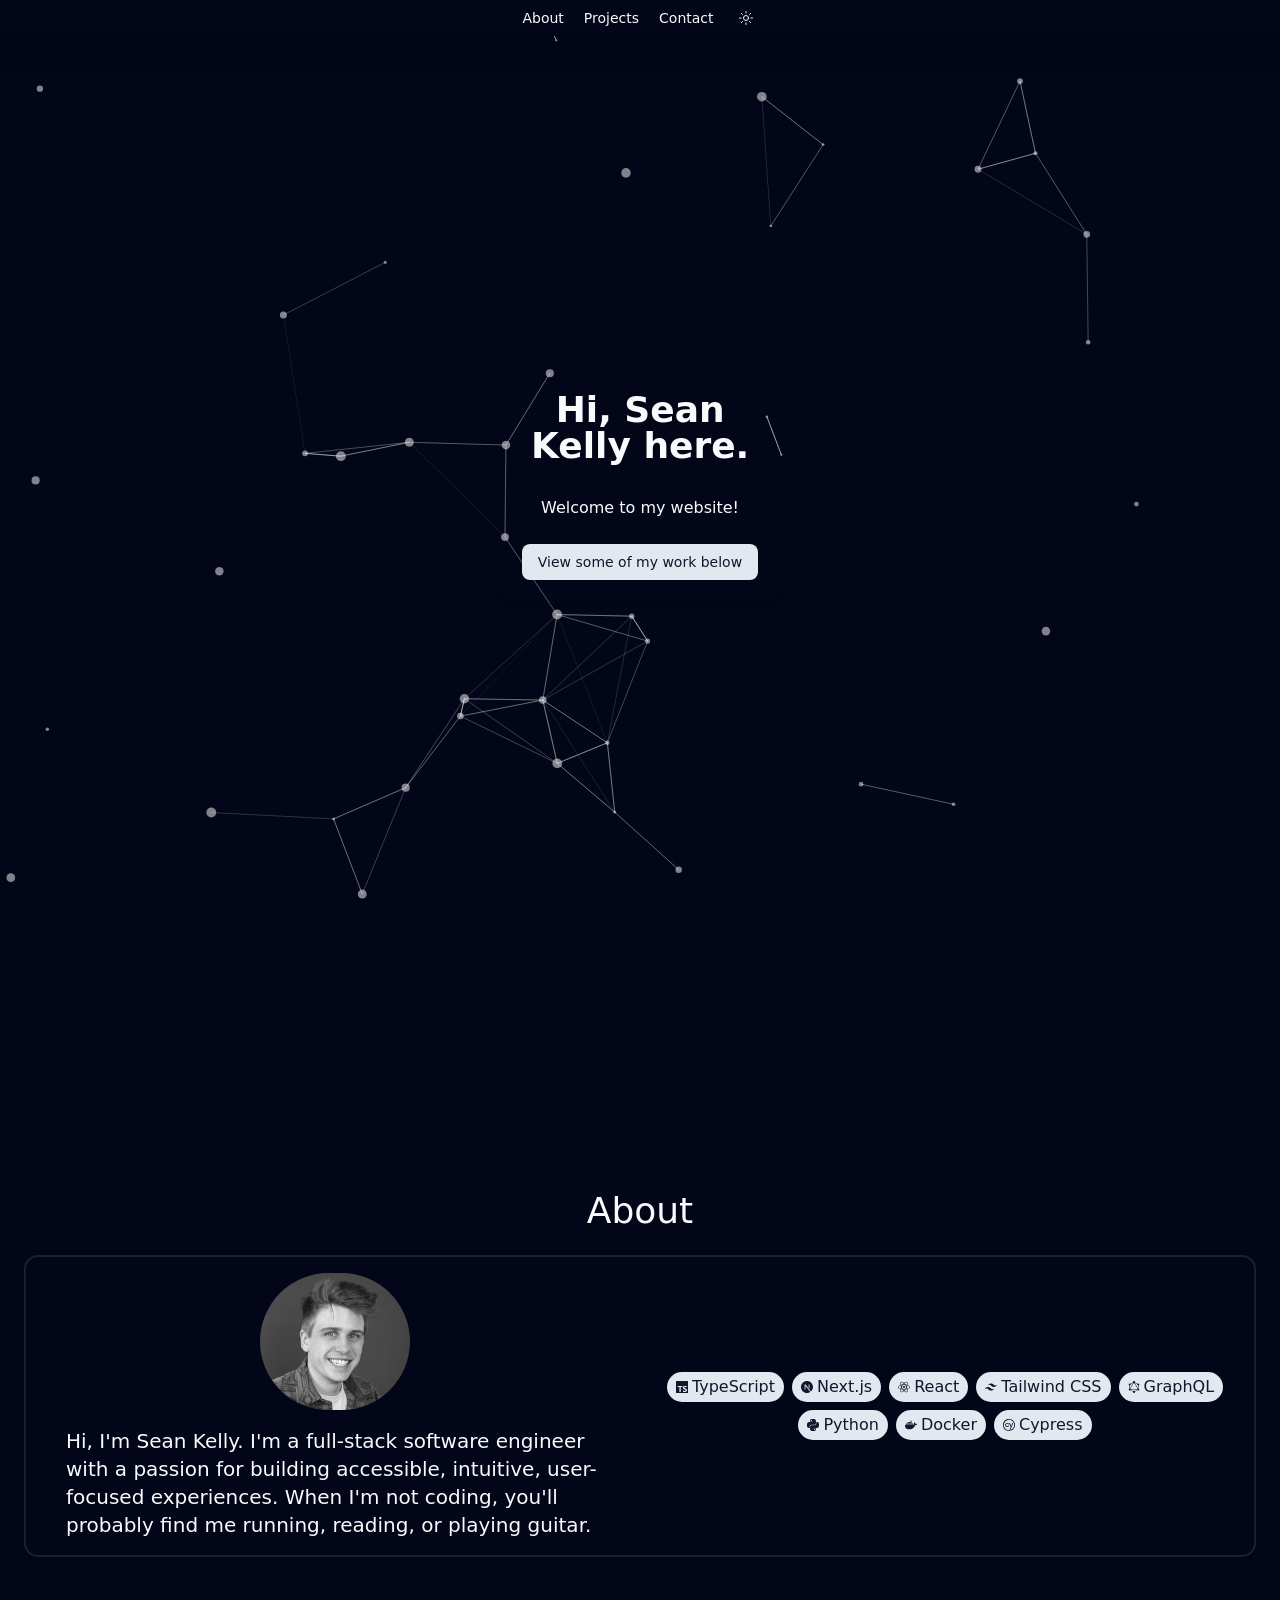
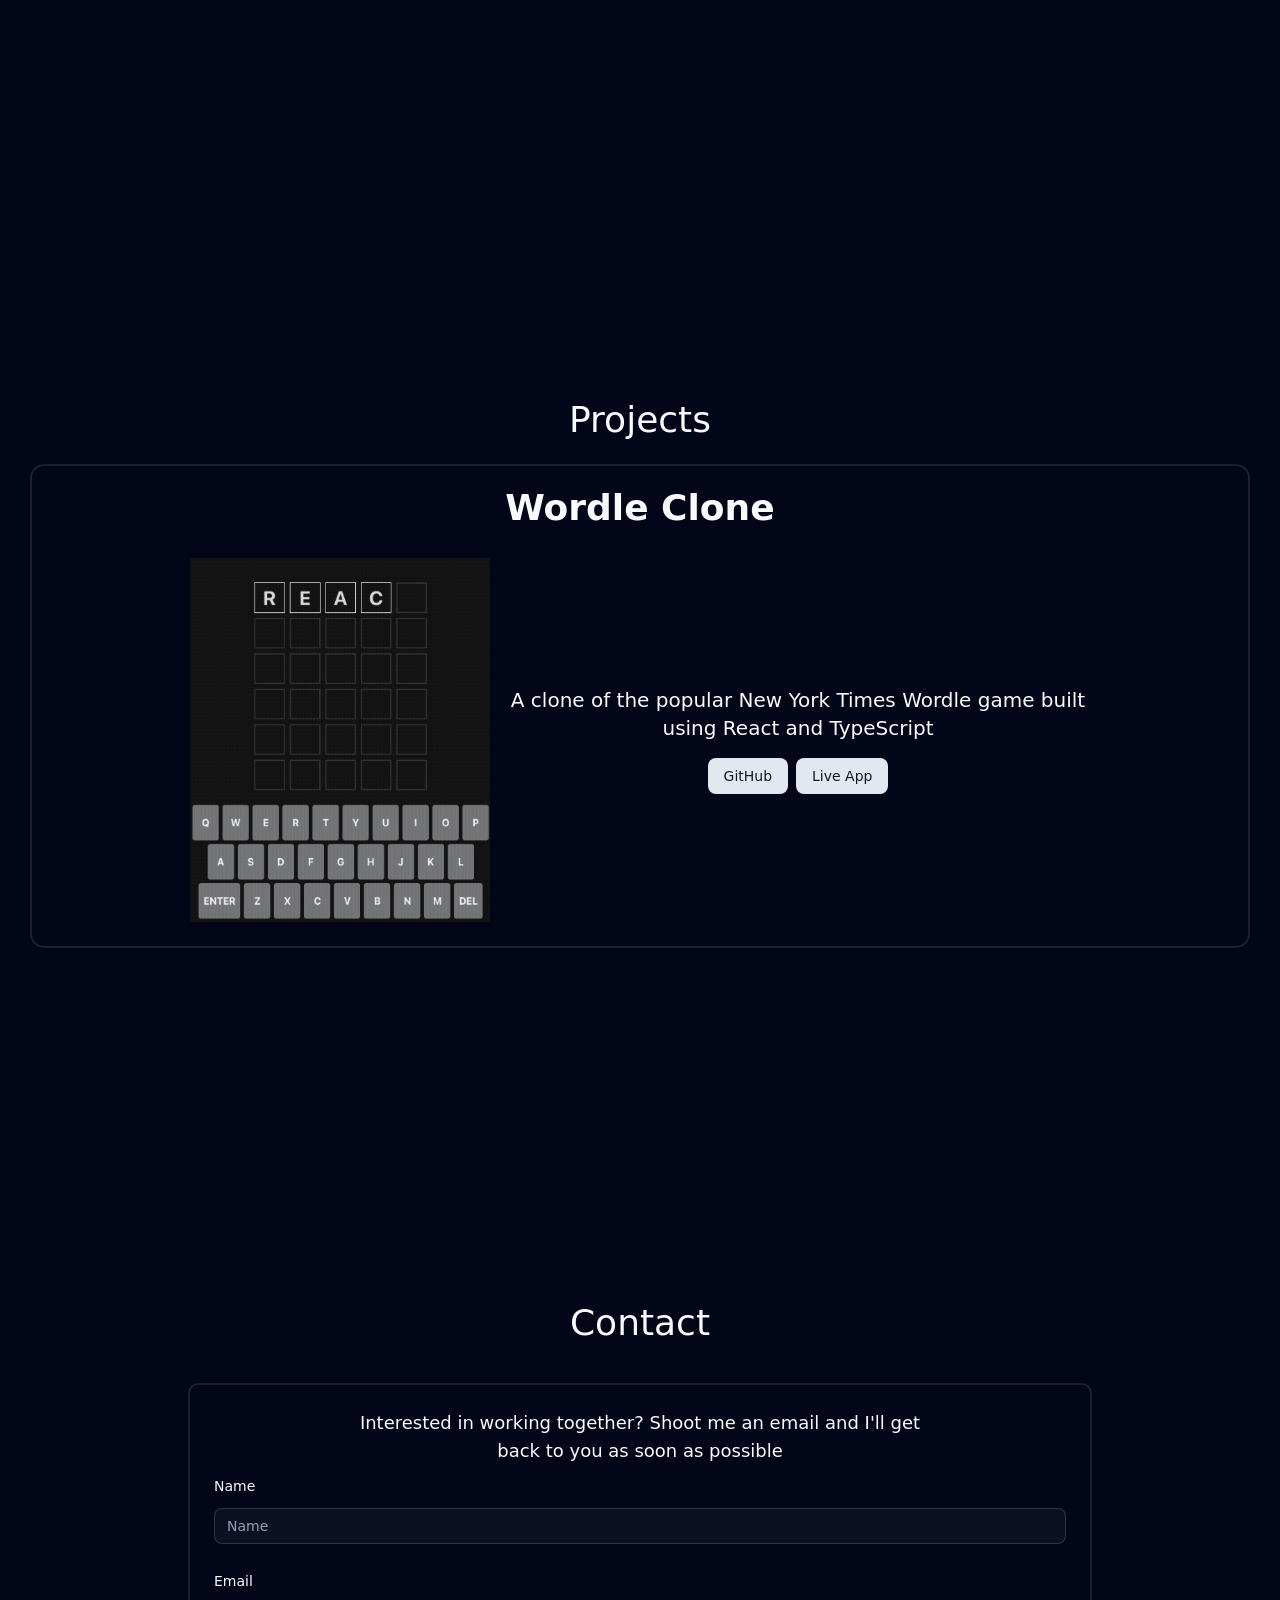
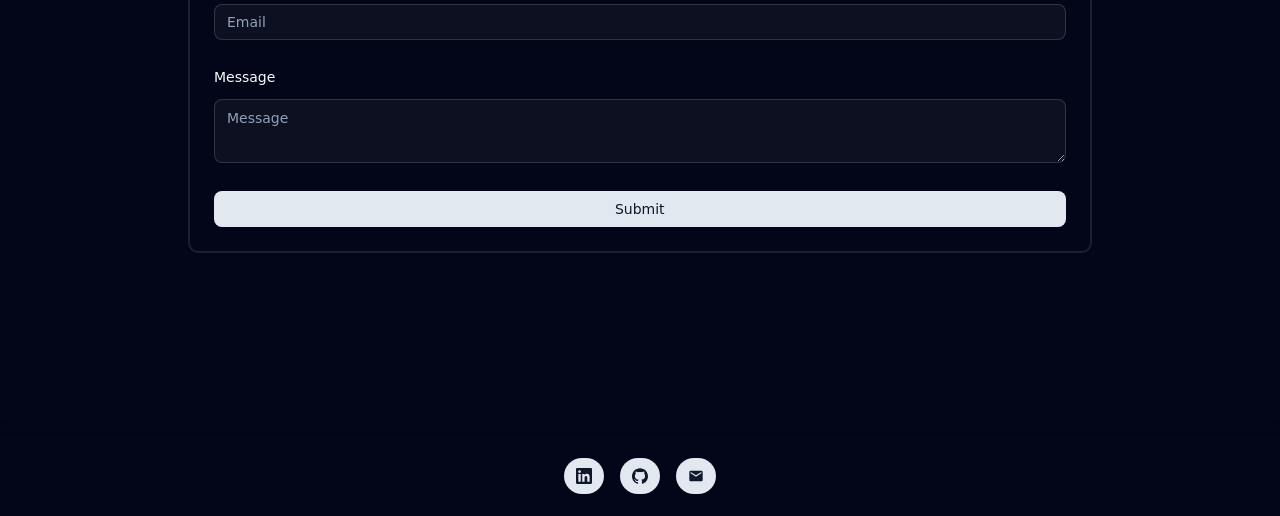
==== commit 47038a23: "feat: added About Me section to website" ====
--- a/index.html
+++ b/index.html
@@ -5,8 +5,8 @@
     <!-- <link rel="icon" type="image/svg+xml" href="/vite.svg" /> -->
     <meta name="viewport" content="width=device-width, initial-scale=1.0" />
     <title>Sean Kelly | Software Engineer</title>
-    <script type="module" crossorigin src="/assets/index-CQMuYaiN.js"></script>
-    <link rel="stylesheet" crossorigin href="/assets/index-BTnxzquZ.css">
+    <script type="module" crossorigin src="/assets/index-DS56KSM-.js"></script>
+    <link rel="stylesheet" crossorigin href="/assets/index-CDM2HAMw.css">
   </head>
   <body>
     <div id="root"></div>
--- a/assets/index-CDM2HAMw.css
+++ b/assets/index-CDM2HAMw.css
@@ -0,0 +1 @@
+/*! tailwindcss v4.1.15 | MIT License | https://tailwindcss.com */@layer properties{@supports (((-webkit-hyphens:none)) and (not (margin-trim:inline))) or ((-moz-orient:inline) and (not (color:rgb(from red r g b)))){*,:before,:after,::backdrop{--tw-scale-x:1;--tw-scale-y:1;--tw-scale-z:1;--tw-border-style:solid;--tw-leading:initial;--tw-font-weight:initial;--tw-shadow:0 0 #0000;--tw-shadow-color:initial;--tw-shadow-alpha:100%;--tw-inset-shadow:0 0 #0000;--tw-inset-shadow-color:initial;--tw-inset-shadow-alpha:100%;--tw-ring-color:initial;--tw-ring-shadow:0 0 #0000;--tw-inset-ring-color:initial;--tw-inset-ring-shadow:0 0 #0000;--tw-ring-inset:initial;--tw-ring-offset-width:0px;--tw-ring-offset-color:#fff;--tw-ring-offset-shadow:0 0 #0000;--tw-outline-style:solid;--tw-blur:initial;--tw-brightness:initial;--tw-contrast:initial;--tw-grayscale:initial;--tw-hue-rotate:initial;--tw-invert:initial;--tw-opacity:initial;--tw-saturate:initial;--tw-sepia:initial;--tw-drop-shadow:initial;--tw-drop-shadow-color:initial;--tw-drop-shadow-alpha:100%;--tw-drop-shadow-size:initial;--tw-duration:initial;--tw-animation-delay:0s;--tw-animation-direction:normal;--tw-animation-duration:initial;--tw-animation-fill-mode:none;--tw-animation-iteration-count:1;--tw-enter-blur:0;--tw-enter-opacity:1;--tw-enter-rotate:0;--tw-enter-scale:1;--tw-enter-translate-x:0;--tw-enter-translate-y:0;--tw-exit-blur:0;--tw-exit-opacity:1;--tw-exit-rotate:0;--tw-exit-scale:1;--tw-exit-translate-x:0;--tw-exit-translate-y:0}}}@layer theme{:root,:host{--font-sans:ui-sans-serif,system-ui,sans-serif,"Apple Color Emoji","Segoe UI Emoji","Segoe UI Symbol","Noto Color Emoji";--font-mono:ui-monospace,SFMono-Regular,Menlo,Monaco,Consolas,"Liberation Mono","Courier New",monospace;--color-white:#fff;--spacing:.25rem;--text-xs:.75rem;--text-xs--line-height:calc(1/.75);--text-sm:.875rem;--text-sm--line-height:calc(1.25/.875);--text-base:1rem;--text-base--line-height: 1.5 ;--text-lg:1.125rem;--text-lg--line-height:calc(1.75/1.125);--text-xl:1.25rem;--text-xl--line-height:calc(1.75/1.25);--text-4xl:2.25rem;--text-4xl--line-height:calc(2.5/2.25);--font-weight-normal:400;--font-weight-medium:500;--font-weight-semibold:600;--leading-snug:1.375;--leading-normal:1.5;--default-transition-duration:.15s;--default-transition-timing-function:cubic-bezier(.4,0,.2,1);--default-font-family:var(--font-sans);--default-mono-font-family:var(--font-mono);--color-primary:var(--primary);--animate-fadein:fadein 1s ease-out forwards}}@layer base{*,:after,:before,::backdrop{box-sizing:border-box;border:0 solid;margin:0;padding:0}::file-selector-button{box-sizing:border-box;border:0 solid;margin:0;padding:0}html,:host{-webkit-text-size-adjust:100%;tab-size:4;line-height:1.5;font-family:var(--default-font-family,ui-sans-serif,system-ui,sans-serif,"Apple Color Emoji","Segoe UI Emoji","Segoe UI Symbol","Noto Color Emoji");font-feature-settings:var(--default-font-feature-settings,normal);font-variation-settings:var(--default-font-variation-settings,normal);-webkit-tap-highlight-color:transparent}hr{height:0;color:inherit;border-top-width:1px}abbr:where([title]){-webkit-text-decoration:underline dotted;text-decoration:underline dotted}h1,h2,h3,h4,h5,h6{font-size:inherit;font-weight:inherit}a{color:inherit;-webkit-text-decoration:inherit;text-decoration:inherit}b,strong{font-weight:bolder}code,kbd,samp,pre{font-family:var(--default-mono-font-family,ui-monospace,SFMono-Regular,Menlo,Monaco,Consolas,"Liberation Mono","Courier New",monospace);font-feature-settings:var(--default-mono-font-feature-settings,normal);font-variation-settings:var(--default-mono-font-variation-settings,normal);font-size:1em}small{font-size:80%}sub,sup{vertical-align:baseline;font-size:75%;line-height:0;position:relative}sub{bottom:-.25em}sup{top:-.5em}table{text-indent:0;border-color:inherit;border-collapse:collapse}:-moz-focusring{outline:auto}progress{vertical-align:baseline}summary{display:list-item}ol,ul,menu{list-style:none}img,svg,video,canvas,audio,iframe,embed,object{vertical-align:middle;display:block}img,video{max-width:100%;height:auto}button,input,select,optgroup,textarea{font:inherit;font-feature-settings:inherit;font-variation-settings:inherit;letter-spacing:inherit;color:inherit;opacity:1;background-color:#0000;border-radius:0}::file-selector-button{font:inherit;font-feature-settings:inherit;font-variation-settings:inherit;letter-spacing:inherit;color:inherit;opacity:1;background-color:#0000;border-radius:0}:where(select:is([multiple],[size])) optgroup{font-weight:bolder}:where(select:is([multiple],[size])) optgroup option{padding-inline-start:20px}::file-selector-button{margin-inline-end:4px}::placeholder{opacity:1}@supports (not ((-webkit-appearance:-apple-pay-button))) or (contain-intrinsic-size:1px){::placeholder{color:currentColor}@supports (color:color-mix(in lab,red,red)){::placeholder{color:color-mix(in oklab,currentcolor 50%,transparent)}}}textarea{resize:vertical}::-webkit-search-decoration{-webkit-appearance:none}::-webkit-date-and-time-value{min-height:1lh;text-align:inherit}::-webkit-datetime-edit{display:inline-flex}::-webkit-datetime-edit-fields-wrapper{padding:0}::-webkit-datetime-edit{padding-block:0}::-webkit-datetime-edit-year-field{padding-block:0}::-webkit-datetime-edit-month-field{padding-block:0}::-webkit-datetime-edit-day-field{padding-block:0}::-webkit-datetime-edit-hour-field{padding-block:0}::-webkit-datetime-edit-minute-field{padding-block:0}::-webkit-datetime-edit-second-field{padding-block:0}::-webkit-datetime-edit-millisecond-field{padding-block:0}::-webkit-datetime-edit-meridiem-field{padding-block:0}::-webkit-calendar-picker-indicator{line-height:1}:-moz-ui-invalid{box-shadow:none}button,input:where([type=button],[type=reset],[type=submit]){appearance:button}::file-selector-button{appearance:button}::-webkit-inner-spin-button{height:auto}::-webkit-outer-spin-button{height:auto}[hidden]:where(:not([hidden=until-found])){display:none!important}*{border-color:var(--border);outline-color:var(--ring)}@supports (color:color-mix(in lab,red,red)){*{outline-color:color-mix(in oklab,var(--ring)50%,transparent)}}body{background-color:var(--background);color:var(--foreground)}}@layer components;@layer utilities{.\@container\/card-header{container:card-header/inline-size}.\@container\/field-group{container:field-group/inline-size}.absolute{position:absolute}.relative{position:relative}.sticky{position:sticky}.inset-0{inset:calc(var(--spacing)*0)}.top-0{top:calc(var(--spacing)*0)}.top-1\/2{top:50%}.top-\[1px\]{top:1px}.top-\[60\%\]{top:60%}.top-full{top:100%}.left-0{left:calc(var(--spacing)*0)}.isolate{isolation:isolate}.z-10{z-index:10}.z-50{z-index:50}.z-\[1\]{z-index:1}.col-start-2{grid-column-start:2}.row-span-2{grid-row:span 2/span 2}.row-start-1{grid-row-start:1}.m-4{margin:calc(var(--spacing)*4)}.mx-auto{margin-inline:auto}.-my-2{margin-block:calc(var(--spacing)*-2)}.mt-1\.5{margin-top:calc(var(--spacing)*1.5)}.mb-3{margin-bottom:calc(var(--spacing)*3)}.ml-1{margin-left:calc(var(--spacing)*1)}.ml-4{margin-left:calc(var(--spacing)*4)}.block{display:block}.flex{display:flex}.grid{display:grid}.inline-flex{display:inline-flex}.field-sizing-content{field-sizing:content}.size-3{width:calc(var(--spacing)*3);height:calc(var(--spacing)*3)}.size-8{width:calc(var(--spacing)*8);height:calc(var(--spacing)*8)}.size-9{width:calc(var(--spacing)*9);height:calc(var(--spacing)*9)}.size-10{width:calc(var(--spacing)*10);height:calc(var(--spacing)*10)}.h-1\.5{height:calc(var(--spacing)*1.5)}.h-2{height:calc(var(--spacing)*2)}.h-5{height:calc(var(--spacing)*5)}.h-8{height:calc(var(--spacing)*8)}.h-9{height:calc(var(--spacing)*9)}.h-10{height:calc(var(--spacing)*10)}.h-\[var\(--radix-navigation-menu-viewport-height\)\]{height:var(--radix-navigation-menu-viewport-height)}.h-screen{height:100vh}.min-h-15{min-height:calc(var(--spacing)*15)}.min-h-16{min-height:calc(var(--spacing)*16)}.w-2{width:calc(var(--spacing)*2)}.w-4\/5{width:80%}.w-fit{width:fit-content}.w-full{width:100%}.w-max{width:max-content}.w-screen{width:100vw}.max-w-max{max-width:max-content}.min-w-0{min-width:calc(var(--spacing)*0)}.min-w-full{min-width:100%}.flex-1{flex:1}.shrink-0{flex-shrink:0}.scale-x-\[-1\]{--tw-scale-x:-1;scale:var(--tw-scale-x)var(--tw-scale-y)}.rotate-45{rotate:45deg}.animate-fadein{animation:1s ease-out forwards fadein}.list-disc{list-style-type:disc}.list-none{list-style-type:none}.auto-rows-min{grid-auto-rows:min-content}.grid-rows-\[auto_auto\]{grid-template-rows:auto auto}.flex-col{flex-direction:column}.flex-row{flex-direction:row}.flex-wrap{flex-wrap:wrap}.items-center{align-items:center}.items-end{align-items:flex-end}.items-start{align-items:flex-start}.justify-center{justify-content:center}.gap-1{gap:calc(var(--spacing)*1)}.gap-1\.5{gap:calc(var(--spacing)*1.5)}.gap-2{gap:calc(var(--spacing)*2)}.gap-3{gap:calc(var(--spacing)*3)}.gap-4{gap:calc(var(--spacing)*4)}.gap-6{gap:calc(var(--spacing)*6)}.gap-7{gap:calc(var(--spacing)*7)}.self-center{align-self:center}.self-start{align-self:flex-start}.justify-self-center{justify-self:center}.justify-self-end{justify-self:flex-end}.overflow-hidden{overflow:hidden}.rounded-full{border-radius:3.40282e38px}.rounded-lg{border-radius:var(--radius)}.rounded-md{border-radius:calc(var(--radius) - 2px)}.rounded-sm{border-radius:calc(var(--radius) - 4px)}.rounded-xl{border-radius:calc(var(--radius) + 4px)}.rounded-tl-sm{border-top-left-radius:calc(var(--radius) - 4px)}.border{border-style:var(--tw-border-style);border-width:1px}.border-0{border-style:var(--tw-border-style);border-width:0}.border-2{border-style:var(--tw-border-style);border-width:2px}.border-input{border-color:var(--input)}.border-transparent{border-color:#0000}.bg-background{background-color:var(--background)}.bg-border{background-color:var(--border)}.bg-card{background-color:var(--card)}.bg-destructive{background-color:var(--destructive)}.bg-popover{background-color:var(--popover)}.bg-primary{background-color:var(--primary)}.bg-secondary{background-color:var(--secondary)}.bg-transparent{background-color:#0000}.p-2{padding:calc(var(--spacing)*2)}.p-4{padding:calc(var(--spacing)*4)}.p-6{padding:calc(var(--spacing)*6)}.px-2{padding-inline:calc(var(--spacing)*2)}.px-3{padding-inline:calc(var(--spacing)*3)}.px-4{padding-inline:calc(var(--spacing)*4)}.px-6{padding-inline:calc(var(--spacing)*6)}.py-0\.5{padding-block:calc(var(--spacing)*.5)}.py-1{padding-block:calc(var(--spacing)*1)}.py-2{padding-block:calc(var(--spacing)*2)}.py-6{padding-block:calc(var(--spacing)*6)}.pr-2\.5{padding-right:calc(var(--spacing)*2.5)}.text-center{text-align:center}.text-start{text-align:start}.text-4xl{font-size:var(--text-4xl);line-height:var(--tw-leading,var(--text-4xl--line-height))}.text-base{font-size:var(--text-base);line-height:var(--tw-leading,var(--text-base--line-height))}.text-sm{font-size:var(--text-sm);line-height:var(--tw-leading,var(--text-sm--line-height))}.text-xs{font-size:var(--text-xs);line-height:var(--tw-leading,var(--text-xs--line-height))}.leading-none{--tw-leading:1;line-height:1}.leading-normal{--tw-leading:var(--leading-normal);line-height:var(--leading-normal)}.leading-snug{--tw-leading:var(--leading-snug);line-height:var(--leading-snug)}.font-medium{--tw-font-weight:var(--font-weight-medium);font-weight:var(--font-weight-medium)}.font-normal{--tw-font-weight:var(--font-weight-normal);font-weight:var(--font-weight-normal)}.font-semibold{--tw-font-weight:var(--font-weight-semibold);font-weight:var(--font-weight-semibold)}.whitespace-nowrap{white-space:nowrap}.text-card-foreground{color:var(--card-foreground)}.text-destructive{color:var(--destructive)}.text-foreground{color:var(--foreground)}.text-muted-foreground{color:var(--muted-foreground)}.text-popover-foreground{color:var(--popover-foreground)}.text-primary{color:var(--primary)}.text-primary-foreground{color:var(--primary-foreground)}.text-secondary-foreground{color:var(--secondary-foreground)}.text-white{color:var(--color-white)}.underline-offset-4{text-underline-offset:4px}.opacity-0{opacity:0}.shadow{--tw-shadow:0 1px 3px 0 var(--tw-shadow-color,#0000001a),0 1px 2px -1px var(--tw-shadow-color,#0000001a);box-shadow:var(--tw-inset-shadow),var(--tw-inset-ring-shadow),var(--tw-ring-offset-shadow),var(--tw-ring-shadow),var(--tw-shadow)}.shadow-\[0_-6px_12px_rgba\(0\,0\,0\,0\.15\)\]{--tw-shadow:0 -6px 12px var(--tw-shadow-color,#00000026);box-shadow:var(--tw-inset-shadow),var(--tw-inset-ring-shadow),var(--tw-ring-offset-shadow),var(--tw-ring-shadow),var(--tw-shadow)}.shadow-md{--tw-shadow:0 4px 6px -1px var(--tw-shadow-color,#0000001a),0 2px 4px -2px var(--tw-shadow-color,#0000001a);box-shadow:var(--tw-inset-shadow),var(--tw-inset-ring-shadow),var(--tw-ring-offset-shadow),var(--tw-ring-shadow),var(--tw-shadow)}.shadow-sm{--tw-shadow:0 1px 3px 0 var(--tw-shadow-color,#0000001a),0 1px 2px -1px var(--tw-shadow-color,#0000001a);box-shadow:var(--tw-inset-shadow),var(--tw-inset-ring-shadow),var(--tw-ring-offset-shadow),var(--tw-ring-shadow),var(--tw-shadow)}.shadow-xl{--tw-shadow:0 20px 25px -5px var(--tw-shadow-color,#0000001a),0 8px 10px -6px var(--tw-shadow-color,#0000001a);box-shadow:var(--tw-inset-shadow),var(--tw-inset-ring-shadow),var(--tw-ring-offset-shadow),var(--tw-ring-shadow),var(--tw-shadow)}.shadow-xs{--tw-shadow:0 1px 2px 0 var(--tw-shadow-color,#0000000d);box-shadow:var(--tw-inset-shadow),var(--tw-inset-ring-shadow),var(--tw-ring-offset-shadow),var(--tw-ring-shadow),var(--tw-shadow)}.outline{outline-style:var(--tw-outline-style);outline-width:1px}.grayscale{--tw-grayscale:grayscale(100%);filter:var(--tw-blur,)var(--tw-brightness,)var(--tw-contrast,)var(--tw-grayscale,)var(--tw-hue-rotate,)var(--tw-invert,)var(--tw-saturate,)var(--tw-sepia,)var(--tw-drop-shadow,)}.transition{transition-property:color,background-color,border-color,outline-color,text-decoration-color,fill,stroke,--tw-gradient-from,--tw-gradient-via,--tw-gradient-to,opacity,box-shadow,transform,translate,scale,rotate,filter,-webkit-backdrop-filter,backdrop-filter,display,content-visibility,overlay,pointer-events;transition-timing-function:var(--tw-ease,var(--default-transition-timing-function));transition-duration:var(--tw-duration,var(--default-transition-duration))}.transition-\[color\,box-shadow\]{transition-property:color,box-shadow;transition-timing-function:var(--tw-ease,var(--default-transition-timing-function));transition-duration:var(--tw-duration,var(--default-transition-duration))}.transition-all{transition-property:all;transition-timing-function:var(--tw-ease,var(--default-transition-timing-function));transition-duration:var(--tw-duration,var(--default-transition-duration))}.transition-shadow{transition-property:box-shadow;transition-timing-function:var(--tw-ease,var(--default-transition-timing-function));transition-duration:var(--tw-duration,var(--default-transition-duration))}.duration-300{--tw-duration:.3s;transition-duration:.3s}.outline-none{--tw-outline-style:none;outline-style:none}.select-none{-webkit-user-select:none;user-select:none}.group-has-\[\[data-orientation\=horizontal\]\]\/field\:text-balance:is(:where(.group\/field):has([data-orientation=horizontal]) *){text-wrap:balance}.group-data-\[disabled\=true\]\:pointer-events-none:is(:where(.group)[data-disabled=true] *){pointer-events:none}.group-data-\[disabled\=true\]\:opacity-50:is(:where(.group)[data-disabled=true] *),.group-data-\[disabled\=true\]\/field\:opacity-50:is(:where(.group\/field)[data-disabled=true] *){opacity:.5}.group-data-\[state\=open\]\:rotate-180:is(:where(.group)[data-state=open] *){rotate:180deg}.group-data-\[variant\=outline\]\/field-group\:-mb-2:is(:where(.group\/field-group)[data-variant=outline] *){margin-bottom:calc(var(--spacing)*-2)}.group-data-\[viewport\=false\]\/navigation-menu\:top-full:is(:where(.group\/navigation-menu)[data-viewport=false] *){top:100%}.group-data-\[viewport\=false\]\/navigation-menu\:mt-1\.5:is(:where(.group\/navigation-menu)[data-viewport=false] *){margin-top:calc(var(--spacing)*1.5)}.group-data-\[viewport\=false\]\/navigation-menu\:overflow-hidden:is(:where(.group\/navigation-menu)[data-viewport=false] *){overflow:hidden}.group-data-\[viewport\=false\]\/navigation-menu\:rounded-md:is(:where(.group\/navigation-menu)[data-viewport=false] *){border-radius:calc(var(--radius) - 2px)}.group-data-\[viewport\=false\]\/navigation-menu\:border:is(:where(.group\/navigation-menu)[data-viewport=false] *){border-style:var(--tw-border-style);border-width:1px}.group-data-\[viewport\=false\]\/navigation-menu\:bg-popover:is(:where(.group\/navigation-menu)[data-viewport=false] *){background-color:var(--popover)}.group-data-\[viewport\=false\]\/navigation-menu\:text-popover-foreground:is(:where(.group\/navigation-menu)[data-viewport=false] *){color:var(--popover-foreground)}.group-data-\[viewport\=false\]\/navigation-menu\:shadow:is(:where(.group\/navigation-menu)[data-viewport=false] *){--tw-shadow:0 1px 3px 0 var(--tw-shadow-color,#0000001a),0 1px 2px -1px var(--tw-shadow-color,#0000001a);box-shadow:var(--tw-inset-shadow),var(--tw-inset-ring-shadow),var(--tw-ring-offset-shadow),var(--tw-ring-shadow),var(--tw-shadow)}.group-data-\[viewport\=false\]\/navigation-menu\:duration-200:is(:where(.group\/navigation-menu)[data-viewport=false] *){--tw-duration:.2s;transition-duration:.2s}.peer-disabled\:cursor-not-allowed:is(:where(.peer):disabled~*){cursor:not-allowed}.peer-disabled\:opacity-50:is(:where(.peer):disabled~*){opacity:.5}.selection\:bg-primary ::selection{background-color:var(--primary)}.selection\:bg-primary::selection{background-color:var(--primary)}.selection\:text-primary-foreground ::selection{color:var(--primary-foreground)}.selection\:text-primary-foreground::selection{color:var(--primary-foreground)}.file\:inline-flex::file-selector-button{display:inline-flex}.file\:h-7::file-selector-button{height:calc(var(--spacing)*7)}.file\:border-0::file-selector-button{border-style:var(--tw-border-style);border-width:0}.file\:bg-transparent::file-selector-button{background-color:#0000}.file\:text-sm::file-selector-button{font-size:var(--text-sm);line-height:var(--tw-leading,var(--text-sm--line-height))}.file\:font-medium::file-selector-button{--tw-font-weight:var(--font-weight-medium);font-weight:var(--font-weight-medium)}.file\:text-foreground::file-selector-button{color:var(--foreground)}.placeholder\:text-muted-foreground::placeholder{color:var(--muted-foreground)}.last\:mt-0:last-child{margin-top:calc(var(--spacing)*0)}@media(hover:hover){.hover\:scale-105:hover{--tw-scale-x:105%;--tw-scale-y:105%;--tw-scale-z:105%;scale:var(--tw-scale-x)var(--tw-scale-y)}.hover\:bg-accent:hover{background-color:var(--accent)}.hover\:bg-destructive\/90:hover{background-color:var(--destructive)}@supports (color:color-mix(in lab,red,red)){.hover\:bg-destructive\/90:hover{background-color:color-mix(in oklab,var(--destructive)90%,transparent)}}.hover\:bg-primary\/90:hover{background-color:var(--primary)}@supports (color:color-mix(in lab,red,red)){.hover\:bg-primary\/90:hover{background-color:color-mix(in oklab,var(--primary)90%,transparent)}}.hover\:bg-secondary\/80:hover{background-color:var(--secondary)}@supports (color:color-mix(in lab,red,red)){.hover\:bg-secondary\/80:hover{background-color:color-mix(in oklab,var(--secondary)80%,transparent)}}.hover\:text-accent-foreground:hover{color:var(--accent-foreground)}.hover\:underline:hover{text-decoration-line:underline}.hover\:shadow-lg:hover{--tw-shadow:0 10px 15px -3px var(--tw-shadow-color,#0000001a),0 4px 6px -4px var(--tw-shadow-color,#0000001a);box-shadow:var(--tw-inset-shadow),var(--tw-inset-ring-shadow),var(--tw-ring-offset-shadow),var(--tw-ring-shadow),var(--tw-shadow)}}.focus\:bg-accent:focus{background-color:var(--accent)}.focus\:text-accent-foreground:focus{color:var(--accent-foreground)}.focus-visible\:border-ring:focus-visible{border-color:var(--ring)}.focus-visible\:ring-\[3px\]:focus-visible{--tw-ring-shadow:var(--tw-ring-inset,)0 0 0 calc(3px + var(--tw-ring-offset-width))var(--tw-ring-color,currentcolor);box-shadow:var(--tw-inset-shadow),var(--tw-inset-ring-shadow),var(--tw-ring-offset-shadow),var(--tw-ring-shadow),var(--tw-shadow)}.focus-visible\:ring-destructive\/20:focus-visible{--tw-ring-color:var(--destructive)}@supports (color:color-mix(in lab,red,red)){.focus-visible\:ring-destructive\/20:focus-visible{--tw-ring-color:color-mix(in oklab,var(--destructive)20%,transparent)}}.focus-visible\:ring-ring\/50:focus-visible{--tw-ring-color:var(--ring)}@supports (color:color-mix(in lab,red,red)){.focus-visible\:ring-ring\/50:focus-visible{--tw-ring-color:color-mix(in oklab,var(--ring)50%,transparent)}}.focus-visible\:outline-1:focus-visible{outline-style:var(--tw-outline-style);outline-width:1px}.disabled\:pointer-events-none:disabled{pointer-events:none}.disabled\:cursor-not-allowed:disabled{cursor:not-allowed}.disabled\:opacity-50:disabled{opacity:.5}.has-data-\[slot\=card-action\]\:grid-cols-\[1fr_auto\]:has([data-slot=card-action]){grid-template-columns:1fr auto}.has-data-\[state\=checked\]\:border-primary:has([data-state=checked]){border-color:var(--primary)}.has-data-\[state\=checked\]\:bg-primary\/5:has([data-state=checked]){background-color:var(--primary)}@supports (color:color-mix(in lab,red,red)){.has-data-\[state\=checked\]\:bg-primary\/5:has([data-state=checked]){background-color:color-mix(in oklab,var(--primary)5%,transparent)}}.has-\[\>\[data-slot\=checkbox-group\]\]\:gap-3:has(>[data-slot=checkbox-group]){gap:calc(var(--spacing)*3)}.has-\[\>\[data-slot\=field-content\]\]\:items-start:has(>[data-slot=field-content]){align-items:flex-start}.has-\[\>\[data-slot\=field\]\]\:w-full:has(>[data-slot=field]){width:100%}.has-\[\>\[data-slot\=field\]\]\:flex-col:has(>[data-slot=field]){flex-direction:column}.has-\[\>\[data-slot\=field\]\]\:rounded-md:has(>[data-slot=field]){border-radius:calc(var(--radius) - 2px)}.has-\[\>\[data-slot\=field\]\]\:border:has(>[data-slot=field]){border-style:var(--tw-border-style);border-width:1px}.has-\[\>\[data-slot\=radio-group\]\]\:gap-3:has(>[data-slot=radio-group]){gap:calc(var(--spacing)*3)}.has-\[\>svg\]\:px-2\.5:has(>svg){padding-inline:calc(var(--spacing)*2.5)}.has-\[\>svg\]\:px-3:has(>svg){padding-inline:calc(var(--spacing)*3)}.has-\[\>svg\]\:px-4:has(>svg){padding-inline:calc(var(--spacing)*4)}.aria-invalid\:border-destructive[aria-invalid=true]{border-color:var(--destructive)}.aria-invalid\:ring-destructive\/20[aria-invalid=true]{--tw-ring-color:var(--destructive)}@supports (color:color-mix(in lab,red,red)){.aria-invalid\:ring-destructive\/20[aria-invalid=true]{--tw-ring-color:color-mix(in oklab,var(--destructive)20%,transparent)}}.data-\[active\=true\]\:bg-accent\/50[data-active=true]{background-color:var(--accent)}@supports (color:color-mix(in lab,red,red)){.data-\[active\=true\]\:bg-accent\/50[data-active=true]{background-color:color-mix(in oklab,var(--accent)50%,transparent)}}.data-\[active\=true\]\:text-accent-foreground[data-active=true]{color:var(--accent-foreground)}@media(hover:hover){.data-\[active\=true\]\:hover\:bg-accent[data-active=true]:hover{background-color:var(--accent)}}.data-\[active\=true\]\:focus\:bg-accent[data-active=true]:focus{background-color:var(--accent)}.data-\[invalid\=true\]\:text-destructive[data-invalid=true]{color:var(--destructive)}.data-\[motion\=from-end\]\:slide-in-from-right-52[data-motion=from-end]{--tw-enter-translate-x:calc(52*var(--spacing))}.data-\[motion\=from-start\]\:slide-in-from-left-52[data-motion=from-start]{--tw-enter-translate-x:calc(52*var(--spacing)*-1)}.data-\[motion\=to-end\]\:slide-out-to-right-52[data-motion=to-end]{--tw-exit-translate-x:calc(52*var(--spacing))}.data-\[motion\=to-start\]\:slide-out-to-left-52[data-motion=to-start]{--tw-exit-translate-x:calc(52*var(--spacing)*-1)}.data-\[motion\^\=from-\]\:animate-in[data-motion^=from-]{animation:enter var(--tw-animation-duration,var(--tw-duration,.15s))var(--tw-ease,ease)var(--tw-animation-delay,0s)var(--tw-animation-iteration-count,1)var(--tw-animation-direction,normal)var(--tw-animation-fill-mode,none)}.data-\[motion\^\=from-\]\:fade-in[data-motion^=from-]{--tw-enter-opacity:0}.data-\[motion\^\=to-\]\:animate-out[data-motion^=to-]{animation:exit var(--tw-animation-duration,var(--tw-duration,.15s))var(--tw-ease,ease)var(--tw-animation-delay,0s)var(--tw-animation-iteration-count,1)var(--tw-animation-direction,normal)var(--tw-animation-fill-mode,none)}.data-\[motion\^\=to-\]\:fade-out[data-motion^=to-]{--tw-exit-opacity:0}.data-\[orientation\=horizontal\]\:h-px[data-orientation=horizontal]{height:1px}.data-\[orientation\=horizontal\]\:w-full[data-orientation=horizontal]{width:100%}.data-\[orientation\=vertical\]\:h-full[data-orientation=vertical]{height:100%}.data-\[orientation\=vertical\]\:w-px[data-orientation=vertical]{width:1px}.data-\[slot\=checkbox-group\]\:gap-3[data-slot=checkbox-group]{gap:calc(var(--spacing)*3)}:is(.\*\*\:data-\[slot\=navigation-menu-link\]\:focus\:ring-0 *)[data-slot=navigation-menu-link]:focus{--tw-ring-shadow:var(--tw-ring-inset,)0 0 0 calc(0px + var(--tw-ring-offset-width))var(--tw-ring-color,currentcolor);box-shadow:var(--tw-inset-shadow),var(--tw-inset-ring-shadow),var(--tw-ring-offset-shadow),var(--tw-ring-shadow),var(--tw-shadow)}:is(.\*\*\:data-\[slot\=navigation-menu-link\]\:focus\:outline-none *)[data-slot=navigation-menu-link]:focus{--tw-outline-style:none;outline-style:none}.data-\[state\=closed\]\:animate-out[data-state=closed]{animation:exit var(--tw-animation-duration,var(--tw-duration,.15s))var(--tw-ease,ease)var(--tw-animation-delay,0s)var(--tw-animation-iteration-count,1)var(--tw-animation-direction,normal)var(--tw-animation-fill-mode,none)}.data-\[state\=closed\]\:zoom-out-95[data-state=closed]{--tw-exit-scale:.95}.group-data-\[viewport\=false\]\/navigation-menu\:data-\[state\=closed\]\:animate-out:is(:where(.group\/navigation-menu)[data-viewport=false] *)[data-state=closed]{animation:exit var(--tw-animation-duration,var(--tw-duration,.15s))var(--tw-ease,ease)var(--tw-animation-delay,0s)var(--tw-animation-iteration-count,1)var(--tw-animation-direction,normal)var(--tw-animation-fill-mode,none)}.group-data-\[viewport\=false\]\/navigation-menu\:data-\[state\=closed\]\:fade-out-0:is(:where(.group\/navigation-menu)[data-viewport=false] *)[data-state=closed]{--tw-exit-opacity:0}.group-data-\[viewport\=false\]\/navigation-menu\:data-\[state\=closed\]\:zoom-out-95:is(:where(.group\/navigation-menu)[data-viewport=false] *)[data-state=closed]{--tw-exit-scale:.95}.data-\[state\=hidden\]\:animate-out[data-state=hidden]{animation:exit var(--tw-animation-duration,var(--tw-duration,.15s))var(--tw-ease,ease)var(--tw-animation-delay,0s)var(--tw-animation-iteration-count,1)var(--tw-animation-direction,normal)var(--tw-animation-fill-mode,none)}.data-\[state\=hidden\]\:fade-out[data-state=hidden]{--tw-exit-opacity:0}.data-\[state\=open\]\:animate-in[data-state=open]{animation:enter var(--tw-animation-duration,var(--tw-duration,.15s))var(--tw-ease,ease)var(--tw-animation-delay,0s)var(--tw-animation-iteration-count,1)var(--tw-animation-direction,normal)var(--tw-animation-fill-mode,none)}.data-\[state\=open\]\:bg-accent\/50[data-state=open]{background-color:var(--accent)}@supports (color:color-mix(in lab,red,red)){.data-\[state\=open\]\:bg-accent\/50[data-state=open]{background-color:color-mix(in oklab,var(--accent)50%,transparent)}}.data-\[state\=open\]\:text-accent-foreground[data-state=open]{color:var(--accent-foreground)}.data-\[state\=open\]\:zoom-in-90[data-state=open]{--tw-enter-scale:.9}.group-data-\[viewport\=false\]\/navigation-menu\:data-\[state\=open\]\:animate-in:is(:where(.group\/navigation-menu)[data-viewport=false] *)[data-state=open]{animation:enter var(--tw-animation-duration,var(--tw-duration,.15s))var(--tw-ease,ease)var(--tw-animation-delay,0s)var(--tw-animation-iteration-count,1)var(--tw-animation-direction,normal)var(--tw-animation-fill-mode,none)}.group-data-\[viewport\=false\]\/navigation-menu\:data-\[state\=open\]\:fade-in-0:is(:where(.group\/navigation-menu)[data-viewport=false] *)[data-state=open]{--tw-enter-opacity:0}.group-data-\[viewport\=false\]\/navigation-menu\:data-\[state\=open\]\:zoom-in-95:is(:where(.group\/navigation-menu)[data-viewport=false] *)[data-state=open]{--tw-enter-scale:.95}@media(hover:hover){.data-\[state\=open\]\:hover\:bg-accent[data-state=open]:hover{background-color:var(--accent)}}.data-\[state\=open\]\:focus\:bg-accent[data-state=open]:focus{background-color:var(--accent)}.data-\[state\=visible\]\:animate-in[data-state=visible]{animation:enter var(--tw-animation-duration,var(--tw-duration,.15s))var(--tw-ease,ease)var(--tw-animation-delay,0s)var(--tw-animation-iteration-count,1)var(--tw-animation-direction,normal)var(--tw-animation-fill-mode,none)}.data-\[state\=visible\]\:fade-in[data-state=visible]{--tw-enter-opacity:0}.data-\[variant\=label\]\:text-sm[data-variant=label]{font-size:var(--text-sm);line-height:var(--tw-leading,var(--text-sm--line-height))}.data-\[variant\=legend\]\:text-base[data-variant=legend]{font-size:var(--text-base);line-height:var(--tw-leading,var(--text-base--line-height))}.nth-last-2\:-mt-1:nth-last-child(2){margin-top:calc(var(--spacing)*-1)}@media(min-width:40rem){.sm\:min-h-20{min-height:calc(var(--spacing)*20)}.sm\:w-1\/2{width:50%}.sm\:w-2\/3{width:66.6667%}.sm\:flex-row{flex-direction:row}.sm\:flex-row-reverse{flex-direction:row-reverse}.sm\:text-lg{font-size:var(--text-lg);line-height:var(--tw-leading,var(--text-lg--line-height))}.sm\:text-xl{font-size:var(--text-xl);line-height:var(--tw-leading,var(--text-xl--line-height))}}@media(min-width:48rem){.md\:absolute{position:absolute}.md\:m-6{margin:calc(var(--spacing)*6)}.md\:w-1\/2{width:50%}.md\:w-\[var\(--radix-navigation-menu-viewport-width\)\]{width:var(--radix-navigation-menu-viewport-width)}.md\:w-auto{width:auto}.md\:flex-row{flex-direction:row}.md\:text-base{font-size:var(--text-base);line-height:var(--tw-leading,var(--text-base--line-height))}.md\:text-sm{font-size:var(--text-sm);line-height:var(--tw-leading,var(--text-sm--line-height))}.md\:text-xl{font-size:var(--text-xl);line-height:var(--tw-leading,var(--text-xl--line-height))}}@container field-group (min-width:28rem){.\@md\/field-group\:flex-row{flex-direction:row}.\@md\/field-group\:items-center{align-items:center}.\@md\/field-group\:has-\[\>\[data-slot\=field-content\]\]\:items-start:has(>[data-slot=field-content]){align-items:flex-start}}.dark\:border-input:is(.dark *){border-color:var(--input)}.dark\:bg-destructive\/60:is(.dark *){background-color:var(--destructive)}@supports (color:color-mix(in lab,red,red)){.dark\:bg-destructive\/60:is(.dark *){background-color:color-mix(in oklab,var(--destructive)60%,transparent)}}.dark\:bg-input\/30:is(.dark *){background-color:var(--input)}@supports (color:color-mix(in lab,red,red)){.dark\:bg-input\/30:is(.dark *){background-color:color-mix(in oklab,var(--input)30%,transparent)}}@media(hover:hover){.dark\:hover\:bg-accent\/50:is(.dark *):hover{background-color:var(--accent)}@supports (color:color-mix(in lab,red,red)){.dark\:hover\:bg-accent\/50:is(.dark *):hover{background-color:color-mix(in oklab,var(--accent)50%,transparent)}}.dark\:hover\:bg-input\/50:is(.dark *):hover{background-color:var(--input)}@supports (color:color-mix(in lab,red,red)){.dark\:hover\:bg-input\/50:is(.dark *):hover{background-color:color-mix(in oklab,var(--input)50%,transparent)}}}.dark\:focus-visible\:ring-destructive\/40:is(.dark *):focus-visible{--tw-ring-color:var(--destructive)}@supports (color:color-mix(in lab,red,red)){.dark\:focus-visible\:ring-destructive\/40:is(.dark *):focus-visible{--tw-ring-color:color-mix(in oklab,var(--destructive)40%,transparent)}}.dark\:has-data-\[state\=checked\]\:bg-primary\/10:is(.dark *):has([data-state=checked]){background-color:var(--primary)}@supports (color:color-mix(in lab,red,red)){.dark\:has-data-\[state\=checked\]\:bg-primary\/10:is(.dark *):has([data-state=checked]){background-color:color-mix(in oklab,var(--primary)10%,transparent)}}.dark\:aria-invalid\:ring-destructive\/40:is(.dark *)[aria-invalid=true]{--tw-ring-color:var(--destructive)}@supports (color:color-mix(in lab,red,red)){.dark\:aria-invalid\:ring-destructive\/40:is(.dark *)[aria-invalid=true]{--tw-ring-color:color-mix(in oklab,var(--destructive)40%,transparent)}}.\[\&_svg\]\:pointer-events-none svg{pointer-events:none}.\[\&_svg\]\:shrink-0 svg{flex-shrink:0}.\[\&_svg\:not\(\[class\*\=\'size-\'\]\)\]\:size-4 svg:not([class*=size-]){width:calc(var(--spacing)*4);height:calc(var(--spacing)*4)}.\[\&_svg\:not\(\[class\*\=\'text-\'\]\)\]\:text-muted-foreground svg:not([class*=text-]){color:var(--muted-foreground)}.\[\.border-b\]\:pb-6.border-b{padding-bottom:calc(var(--spacing)*6)}.\[\.border-t\]\:pt-6.border-t{padding-top:calc(var(--spacing)*6)}.\[\&\>\*\]\:w-full>*{width:100%}.\[\&\>\*\]\:data-\[slot\=field\]\:p-4>[data-slot=field]{padding:calc(var(--spacing)*4)}@container field-group (min-width:28rem){.\@md\/field-group\:\[\&\>\*\]\:w-auto>*{width:auto}}.\[\&\>\.sr-only\]\:w-auto>.sr-only{width:auto}.\[\&\>\[data-slot\=field-group\]\]\:gap-4>[data-slot=field-group]{gap:calc(var(--spacing)*4)}.\[\&\>\[data-slot\=field-label\]\]\:flex-auto>[data-slot=field-label]{flex:auto}@container field-group (min-width:28rem){.\@md\/field-group\:\[\&\>\[data-slot\=field-label\]\]\:flex-auto>[data-slot=field-label]{flex:auto}}.has-\[\>\[data-slot\=field-content\]\]\:\[\&\>\[role\=checkbox\]\,\[role\=radio\]\]\:mt-px:has(>[data-slot=field-content])>[role=checkbox],.has-\[\>\[data-slot\=field-content\]\]\:\[\&\>\[role\=checkbox\]\,\[role\=radio\]\]\:mt-px:has(>[data-slot=field-content]) [role=radio]{margin-top:1px}@container field-group (min-width:28rem){.\@md\/field-group\:has-\[\>\[data-slot\=field-content\]\]\:\[\&\>\[role\=checkbox\]\,\[role\=radio\]\]\:mt-px:has(>[data-slot=field-content])>[role=checkbox],.\@md\/field-group\:has-\[\>\[data-slot\=field-content\]\]\:\[\&\>\[role\=checkbox\]\,\[role\=radio\]\]\:mt-px:has(>[data-slot=field-content]) [role=radio]{margin-top:1px}}.\[\&\>a\]\:underline>a{text-decoration-line:underline}.\[\&\>a\]\:underline-offset-4>a{text-underline-offset:4px}.\[\&\>a\:hover\]\:text-primary>a:hover{color:var(--primary)}.\[\&\>svg\]\:pointer-events-none>svg{pointer-events:none}.\[\&\>svg\]\:size-3>svg{width:calc(var(--spacing)*3);height:calc(var(--spacing)*3)}[data-variant=legend]+.\[\[data-variant\=legend\]\+\&\]\:-mt-1\.5{margin-top:calc(var(--spacing)*-1.5)}@media(hover:hover){a.\[a\&\]\:hover\:bg-accent:hover{background-color:var(--accent)}a.\[a\&\]\:hover\:bg-destructive\/90:hover{background-color:var(--destructive)}@supports (color:color-mix(in lab,red,red)){a.\[a\&\]\:hover\:bg-destructive\/90:hover{background-color:color-mix(in oklab,var(--destructive)90%,transparent)}}a.\[a\&\]\:hover\:bg-primary\/90:hover{background-color:var(--primary)}@supports (color:color-mix(in lab,red,red)){a.\[a\&\]\:hover\:bg-primary\/90:hover{background-color:color-mix(in oklab,var(--primary)90%,transparent)}}a.\[a\&\]\:hover\:bg-secondary\/90:hover{background-color:var(--secondary)}@supports (color:color-mix(in lab,red,red)){a.\[a\&\]\:hover\:bg-secondary\/90:hover{background-color:color-mix(in oklab,var(--secondary)90%,transparent)}}a.\[a\&\]\:hover\:text-accent-foreground:hover{color:var(--accent-foreground)}}}@property --tw-animation-delay{syntax:"*";inherits:false;initial-value:0s}@property --tw-animation-direction{syntax:"*";inherits:false;initial-value:normal}@property --tw-animation-duration{syntax:"*";inherits:false}@property --tw-animation-fill-mode{syntax:"*";inherits:false;initial-value:none}@property --tw-animation-iteration-count{syntax:"*";inherits:false;initial-value:1}@property --tw-enter-blur{syntax:"*";inherits:false;initial-value:0}@property --tw-enter-opacity{syntax:"*";inherits:false;initial-value:1}@property --tw-enter-rotate{syntax:"*";inherits:false;initial-value:0}@property --tw-enter-scale{syntax:"*";inherits:false;initial-value:1}@property --tw-enter-translate-x{syntax:"*";inherits:false;initial-value:0}@property --tw-enter-translate-y{syntax:"*";inherits:false;initial-value:0}@property --tw-exit-blur{syntax:"*";inherits:false;initial-value:0}@property --tw-exit-opacity{syntax:"*";inherits:false;initial-value:1}@property --tw-exit-rotate{syntax:"*";inherits:false;initial-value:0}@property --tw-exit-scale{syntax:"*";inherits:false;initial-value:1}@property --tw-exit-translate-x{syntax:"*";inherits:false;initial-value:0}@property --tw-exit-translate-y{syntax:"*";inherits:false;initial-value:0}:root{--radius:.625rem;--background:oklch(100% 0 0);--foreground:oklch(12.9% .042 264.695);--card:oklch(100% 0 0);--card-foreground:oklch(12.9% .042 264.695);--popover:oklch(100% 0 0);--popover-foreground:oklch(12.9% .042 264.695);--primary:oklch(20.8% .042 265.755);--primary-foreground:oklch(98.4% .003 247.858);--secondary:oklch(96.8% .007 247.896);--secondary-foreground:oklch(20.8% .042 265.755);--muted:oklch(96.8% .007 247.896);--muted-foreground:oklch(55.4% .046 257.417);--accent:oklch(96.8% .007 247.896);--accent-foreground:oklch(20.8% .042 265.755);--destructive:oklch(57.7% .245 27.325);--border:oklch(92.9% .013 255.508);--input:oklch(92.9% .013 255.508);--ring:oklch(70.4% .04 256.788);--chart-1:oklch(64.6% .222 41.116);--chart-2:oklch(60% .118 184.704);--chart-3:oklch(39.8% .07 227.392);--chart-4:oklch(82.8% .189 84.429);--chart-5:oklch(76.9% .188 70.08);--sidebar:oklch(98.4% .003 247.858);--sidebar-foreground:oklch(12.9% .042 264.695);--sidebar-primary:oklch(20.8% .042 265.755);--sidebar-primary-foreground:oklch(98.4% .003 247.858);--sidebar-accent:oklch(96.8% .007 247.896);--sidebar-accent-foreground:oklch(20.8% .042 265.755);--sidebar-border:oklch(92.9% .013 255.508);--sidebar-ring:oklch(70.4% .04 256.788)}.dark{--background:oklch(12.9% .042 264.695);--foreground:oklch(98.4% .003 247.858);--card:oklch(20.8% .042 265.755);--card-foreground:oklch(98.4% .003 247.858);--popover:oklch(20.8% .042 265.755);--popover-foreground:oklch(98.4% .003 247.858);--primary:oklch(92.9% .013 255.508);--primary-foreground:oklch(20.8% .042 265.755);--secondary:oklch(27.9% .041 260.031);--secondary-foreground:oklch(98.4% .003 247.858);--muted:oklch(27.9% .041 260.031);--muted-foreground:oklch(70.4% .04 256.788);--accent:oklch(27.9% .041 260.031);--accent-foreground:oklch(98.4% .003 247.858);--destructive:oklch(70.4% .191 22.216);--border:oklch(100% 0 0/.1);--input:oklch(100% 0 0/.15);--ring:oklch(55.1% .027 264.364);--chart-1:oklch(48.8% .243 264.376);--chart-2:oklch(69.6% .17 162.48);--chart-3:oklch(76.9% .188 70.08);--chart-4:oklch(62.7% .265 303.9);--chart-5:oklch(64.5% .246 16.439);--sidebar:oklch(20.8% .042 265.755);--sidebar-foreground:oklch(98.4% .003 247.858);--sidebar-primary:oklch(48.8% .243 264.376);--sidebar-primary-foreground:oklch(98.4% .003 247.858);--sidebar-accent:oklch(27.9% .041 260.031);--sidebar-accent-foreground:oklch(98.4% .003 247.858);--sidebar-border:oklch(100% 0 0/.1);--sidebar-ring:oklch(55.1% .027 264.364)}@property --tw-scale-x{syntax:"*";inherits:false;initial-value:1}@property --tw-scale-y{syntax:"*";inherits:false;initial-value:1}@property --tw-scale-z{syntax:"*";inherits:false;initial-value:1}@property --tw-border-style{syntax:"*";inherits:false;initial-value:solid}@property --tw-leading{syntax:"*";inherits:false}@property --tw-font-weight{syntax:"*";inherits:false}@property --tw-shadow{syntax:"*";inherits:false;initial-value:0 0 #0000}@property --tw-shadow-color{syntax:"*";inherits:false}@property --tw-shadow-alpha{syntax:"<percentage>";inherits:false;initial-value:100%}@property --tw-inset-shadow{syntax:"*";inherits:false;initial-value:0 0 #0000}@property --tw-inset-shadow-color{syntax:"*";inherits:false}@property --tw-inset-shadow-alpha{syntax:"<percentage>";inherits:false;initial-value:100%}@property --tw-ring-color{syntax:"*";inherits:false}@property --tw-ring-shadow{syntax:"*";inherits:false;initial-value:0 0 #0000}@property --tw-inset-ring-color{syntax:"*";inherits:false}@property --tw-inset-ring-shadow{syntax:"*";inherits:false;initial-value:0 0 #0000}@property --tw-ring-inset{syntax:"*";inherits:false}@property --tw-ring-offset-width{syntax:"<length>";inherits:false;initial-value:0}@property --tw-ring-offset-color{syntax:"*";inherits:false;initial-value:#fff}@property --tw-ring-offset-shadow{syntax:"*";inherits:false;initial-value:0 0 #0000}@property --tw-outline-style{syntax:"*";inherits:false;initial-value:solid}@property --tw-blur{syntax:"*";inherits:false}@property --tw-brightness{syntax:"*";inherits:false}@property --tw-contrast{syntax:"*";inherits:false}@property --tw-grayscale{syntax:"*";inherits:false}@property --tw-hue-rotate{syntax:"*";inherits:false}@property --tw-invert{syntax:"*";inherits:false}@property --tw-opacity{syntax:"*";inherits:false}@property --tw-saturate{syntax:"*";inherits:false}@property --tw-sepia{syntax:"*";inherits:false}@property --tw-drop-shadow{syntax:"*";inherits:false}@property --tw-drop-shadow-color{syntax:"*";inherits:false}@property --tw-drop-shadow-alpha{syntax:"<percentage>";inherits:false;initial-value:100%}@property --tw-drop-shadow-size{syntax:"*";inherits:false}@property --tw-duration{syntax:"*";inherits:false}@keyframes enter{0%{opacity:var(--tw-enter-opacity,1);transform:translate3d(var(--tw-enter-translate-x,0),var(--tw-enter-translate-y,0),0)scale3d(var(--tw-enter-scale,1),var(--tw-enter-scale,1),var(--tw-enter-scale,1))rotate(var(--tw-enter-rotate,0));filter:blur(var(--tw-enter-blur,0))}}@keyframes exit{to{opacity:var(--tw-exit-opacity,1);transform:translate3d(var(--tw-exit-translate-x,0),var(--tw-exit-translate-y,0),0)scale3d(var(--tw-exit-scale,1),var(--tw-exit-scale,1),var(--tw-exit-scale,1))rotate(var(--tw-exit-rotate,0));filter:blur(var(--tw-exit-blur,0))}}@keyframes fadein{0%{opacity:0}to{opacity:100}}#root{text-align:center}html{scroll-behavior:smooth}.websiteContentContainer{display:flex;flex-direction:column;justify-content:space-evenly;z-index:1;position:relative;scroll-behavior:smooth}.navBarLink{position:relative}.navBarLink:hover:after{opacity:1;transition:all .2s}.navBarLink:after{content:"";height:2px;width:100%;background:var(--color-primary);position:absolute;left:0;bottom:0;opacity:0;pointer-events:none}.activeNavBarLink:after{content:"";height:2px;width:100%;background:var(--color-primary);position:absolute;left:0;bottom:0;pointer-events:none;animation:var(--animate-fadein)}
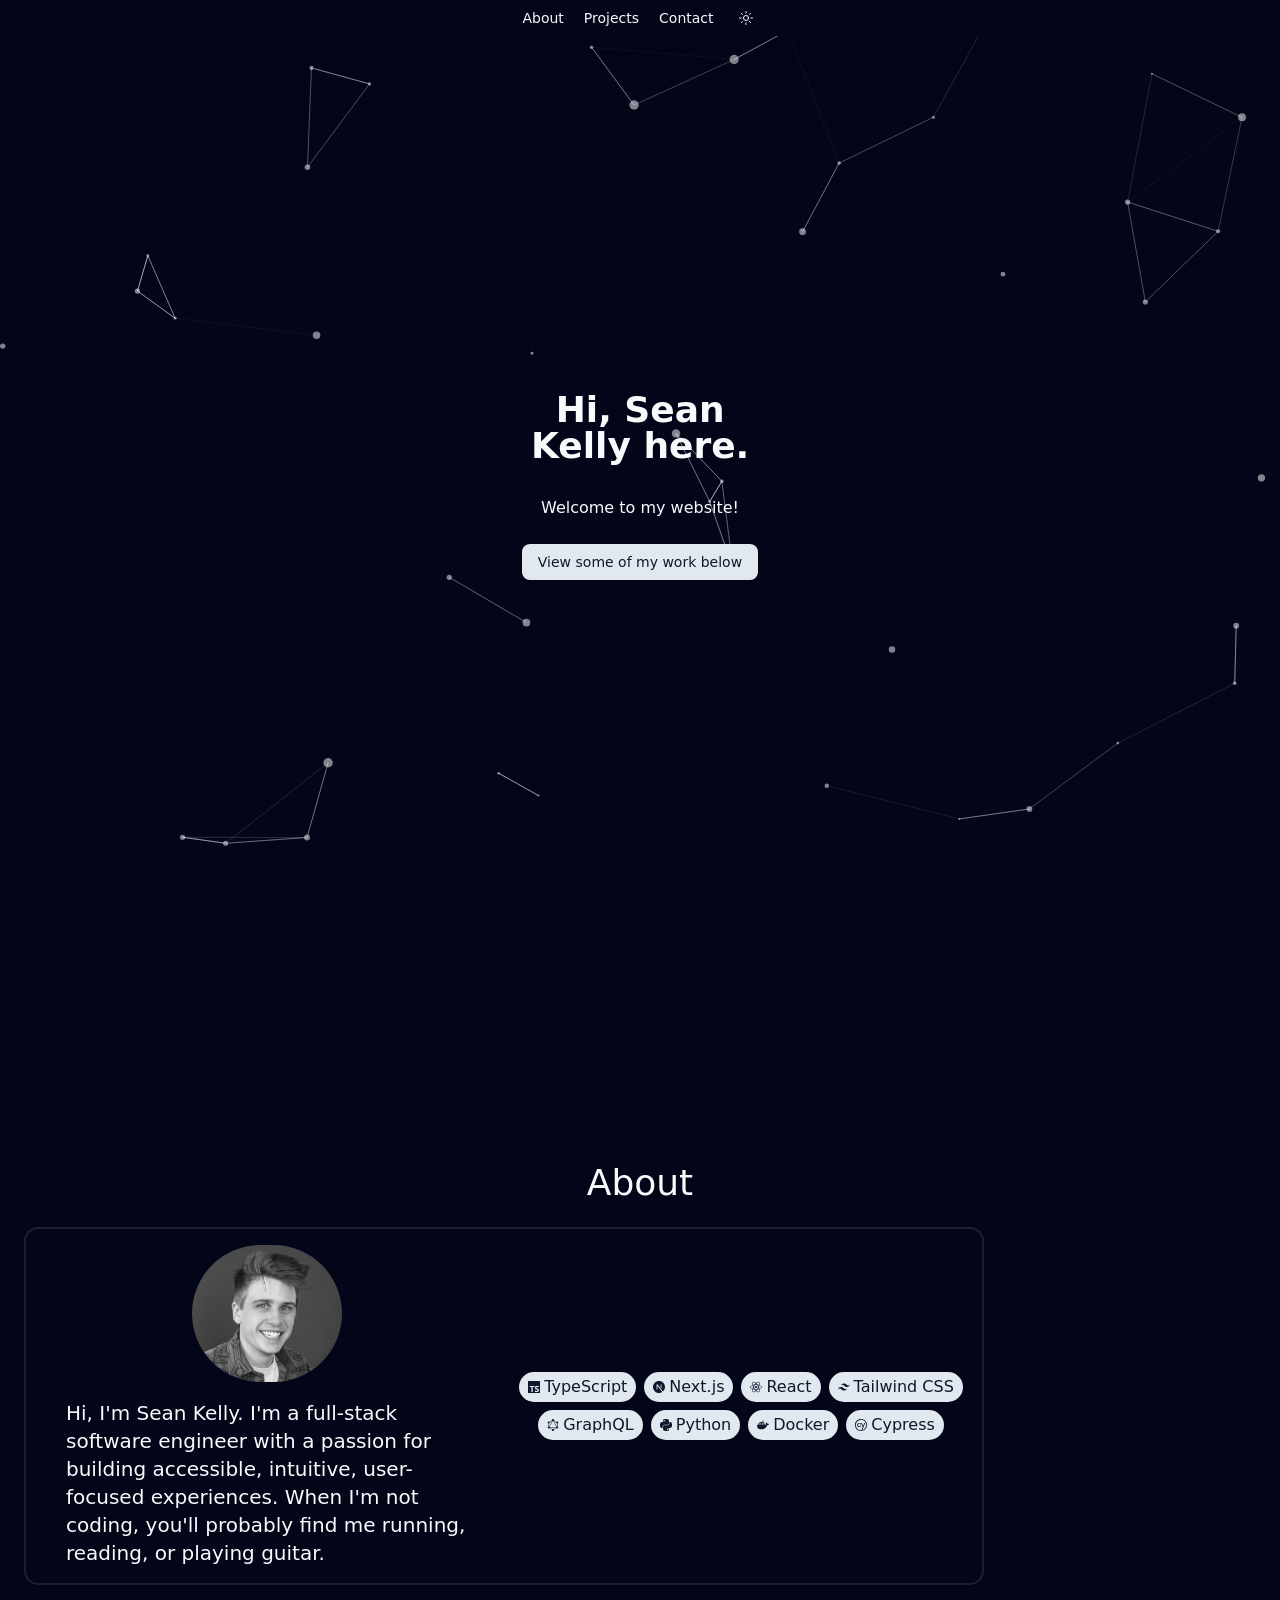
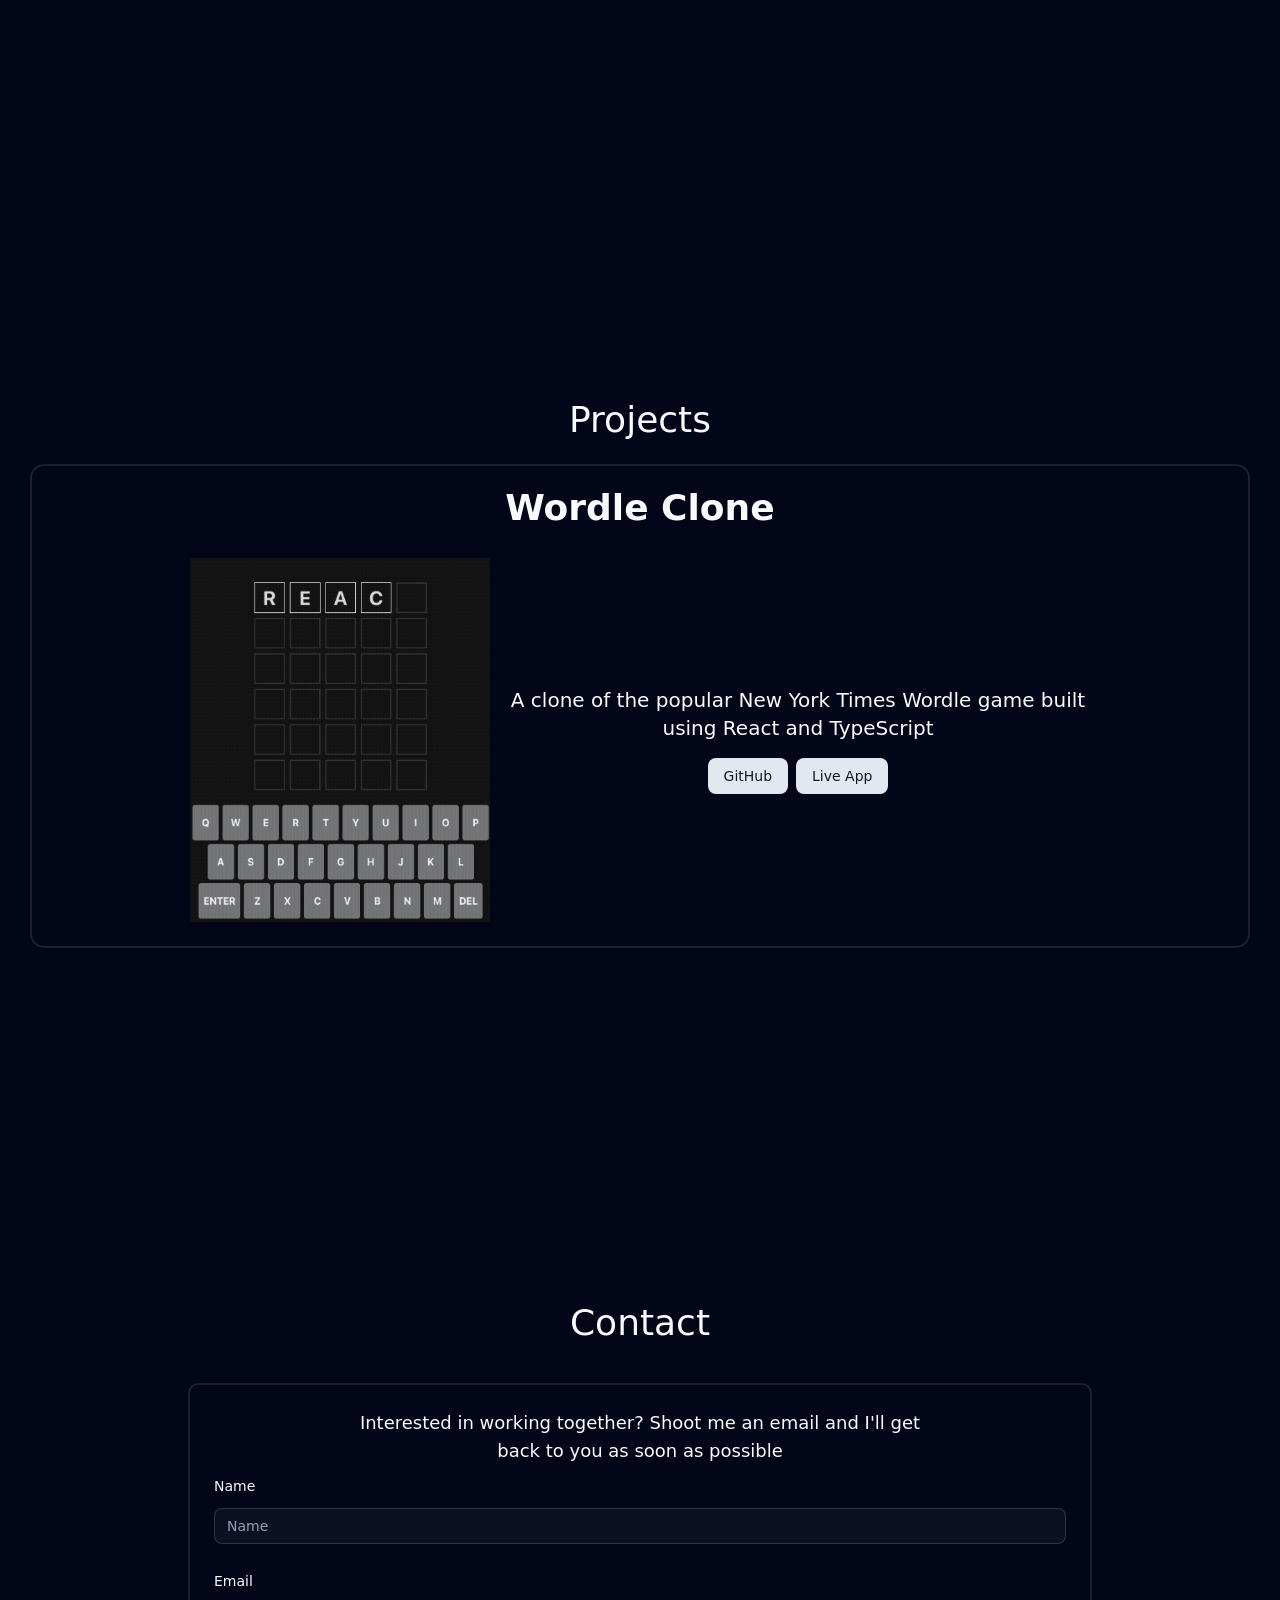
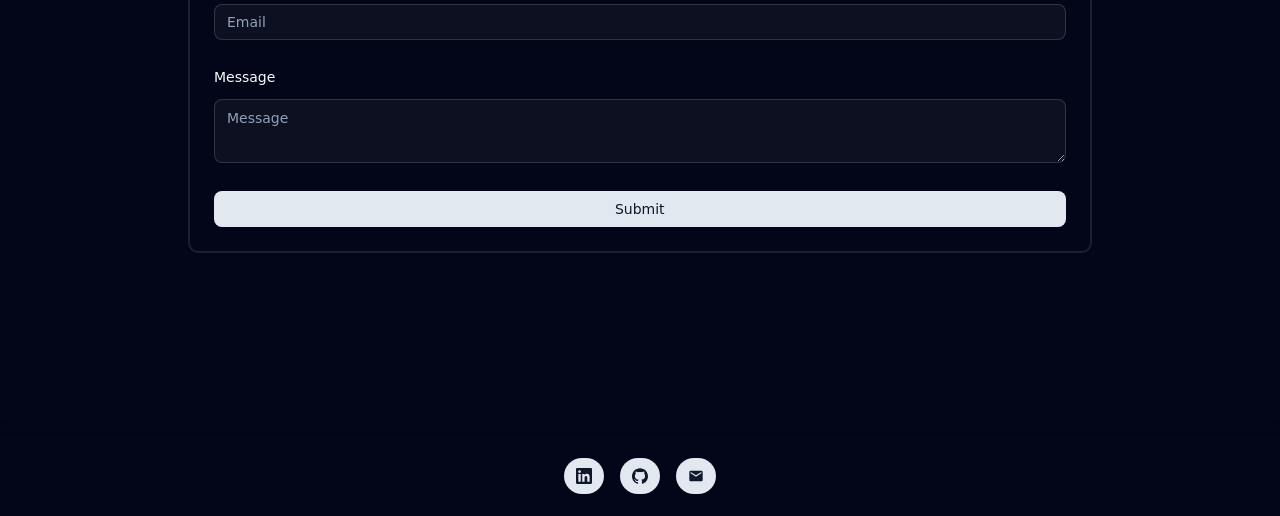
==== commit 84e05ded: "fix: new build with fix for shifting scroll on theme change" ====
--- a/index.html
+++ b/index.html
@@ -5,8 +5,8 @@
     <!-- <link rel="icon" type="image/svg+xml" href="/vite.svg" /> -->
     <meta name="viewport" content="width=device-width, initial-scale=1.0" />
     <title>Sean Kelly | Software Engineer</title>
-    <script type="module" crossorigin src="/assets/index-DS56KSM-.js"></script>
-    <link rel="stylesheet" crossorigin href="/assets/index-CDM2HAMw.css">
+    <script type="module" crossorigin src="/assets/index-C3LQkmhu.js"></script>
+    <link rel="stylesheet" crossorigin href="/assets/index-DKvy5RF0.css">
   </head>
   <body>
     <div id="root"></div>
--- a/assets/index-DKvy5RF0.css
+++ b/assets/index-DKvy5RF0.css
@@ -0,0 +1 @@
+/*! tailwindcss v4.1.15 | MIT License | https://tailwindcss.com */@layer properties{@supports (((-webkit-hyphens:none)) and (not (margin-trim:inline))) or ((-moz-orient:inline) and (not (color:rgb(from red r g b)))){*,:before,:after,::backdrop{--tw-scale-x:1;--tw-scale-y:1;--tw-scale-z:1;--tw-border-style:solid;--tw-leading:initial;--tw-font-weight:initial;--tw-shadow:0 0 #0000;--tw-shadow-color:initial;--tw-shadow-alpha:100%;--tw-inset-shadow:0 0 #0000;--tw-inset-shadow-color:initial;--tw-inset-shadow-alpha:100%;--tw-ring-color:initial;--tw-ring-shadow:0 0 #0000;--tw-inset-ring-color:initial;--tw-inset-ring-shadow:0 0 #0000;--tw-ring-inset:initial;--tw-ring-offset-width:0px;--tw-ring-offset-color:#fff;--tw-ring-offset-shadow:0 0 #0000;--tw-outline-style:solid;--tw-blur:initial;--tw-brightness:initial;--tw-contrast:initial;--tw-grayscale:initial;--tw-hue-rotate:initial;--tw-invert:initial;--tw-opacity:initial;--tw-saturate:initial;--tw-sepia:initial;--tw-drop-shadow:initial;--tw-drop-shadow-color:initial;--tw-drop-shadow-alpha:100%;--tw-drop-shadow-size:initial;--tw-duration:initial;--tw-animation-delay:0s;--tw-animation-direction:normal;--tw-animation-duration:initial;--tw-animation-fill-mode:none;--tw-animation-iteration-count:1;--tw-enter-blur:0;--tw-enter-opacity:1;--tw-enter-rotate:0;--tw-enter-scale:1;--tw-enter-translate-x:0;--tw-enter-translate-y:0;--tw-exit-blur:0;--tw-exit-opacity:1;--tw-exit-rotate:0;--tw-exit-scale:1;--tw-exit-translate-x:0;--tw-exit-translate-y:0}}}@layer theme{:root,:host{--font-sans:ui-sans-serif,system-ui,sans-serif,"Apple Color Emoji","Segoe UI Emoji","Segoe UI Symbol","Noto Color Emoji";--font-mono:ui-monospace,SFMono-Regular,Menlo,Monaco,Consolas,"Liberation Mono","Courier New",monospace;--color-white:#fff;--spacing:.25rem;--text-xs:.75rem;--text-xs--line-height:calc(1/.75);--text-sm:.875rem;--text-sm--line-height:calc(1.25/.875);--text-base:1rem;--text-base--line-height: 1.5 ;--text-lg:1.125rem;--text-lg--line-height:calc(1.75/1.125);--text-xl:1.25rem;--text-xl--line-height:calc(1.75/1.25);--text-4xl:2.25rem;--text-4xl--line-height:calc(2.5/2.25);--font-weight-normal:400;--font-weight-medium:500;--font-weight-semibold:600;--leading-snug:1.375;--leading-normal:1.5;--default-transition-duration:.15s;--default-transition-timing-function:cubic-bezier(.4,0,.2,1);--default-font-family:var(--font-sans);--default-mono-font-family:var(--font-mono);--color-primary:var(--primary);--animate-fadein:fadein 1s ease-out forwards}}@layer base{*,:after,:before,::backdrop{box-sizing:border-box;border:0 solid;margin:0;padding:0}::file-selector-button{box-sizing:border-box;border:0 solid;margin:0;padding:0}html,:host{-webkit-text-size-adjust:100%;tab-size:4;line-height:1.5;font-family:var(--default-font-family,ui-sans-serif,system-ui,sans-serif,"Apple Color Emoji","Segoe UI Emoji","Segoe UI Symbol","Noto Color Emoji");font-feature-settings:var(--default-font-feature-settings,normal);font-variation-settings:var(--default-font-variation-settings,normal);-webkit-tap-highlight-color:transparent}hr{height:0;color:inherit;border-top-width:1px}abbr:where([title]){-webkit-text-decoration:underline dotted;text-decoration:underline dotted}h1,h2,h3,h4,h5,h6{font-size:inherit;font-weight:inherit}a{color:inherit;-webkit-text-decoration:inherit;text-decoration:inherit}b,strong{font-weight:bolder}code,kbd,samp,pre{font-family:var(--default-mono-font-family,ui-monospace,SFMono-Regular,Menlo,Monaco,Consolas,"Liberation Mono","Courier New",monospace);font-feature-settings:var(--default-mono-font-feature-settings,normal);font-variation-settings:var(--default-mono-font-variation-settings,normal);font-size:1em}small{font-size:80%}sub,sup{vertical-align:baseline;font-size:75%;line-height:0;position:relative}sub{bottom:-.25em}sup{top:-.5em}table{text-indent:0;border-color:inherit;border-collapse:collapse}:-moz-focusring{outline:auto}progress{vertical-align:baseline}summary{display:list-item}ol,ul,menu{list-style:none}img,svg,video,canvas,audio,iframe,embed,object{vertical-align:middle;display:block}img,video{max-width:100%;height:auto}button,input,select,optgroup,textarea{font:inherit;font-feature-settings:inherit;font-variation-settings:inherit;letter-spacing:inherit;color:inherit;opacity:1;background-color:#0000;border-radius:0}::file-selector-button{font:inherit;font-feature-settings:inherit;font-variation-settings:inherit;letter-spacing:inherit;color:inherit;opacity:1;background-color:#0000;border-radius:0}:where(select:is([multiple],[size])) optgroup{font-weight:bolder}:where(select:is([multiple],[size])) optgroup option{padding-inline-start:20px}::file-selector-button{margin-inline-end:4px}::placeholder{opacity:1}@supports (not ((-webkit-appearance:-apple-pay-button))) or (contain-intrinsic-size:1px){::placeholder{color:currentColor}@supports (color:color-mix(in lab,red,red)){::placeholder{color:color-mix(in oklab,currentcolor 50%,transparent)}}}textarea{resize:vertical}::-webkit-search-decoration{-webkit-appearance:none}::-webkit-date-and-time-value{min-height:1lh;text-align:inherit}::-webkit-datetime-edit{display:inline-flex}::-webkit-datetime-edit-fields-wrapper{padding:0}::-webkit-datetime-edit{padding-block:0}::-webkit-datetime-edit-year-field{padding-block:0}::-webkit-datetime-edit-month-field{padding-block:0}::-webkit-datetime-edit-day-field{padding-block:0}::-webkit-datetime-edit-hour-field{padding-block:0}::-webkit-datetime-edit-minute-field{padding-block:0}::-webkit-datetime-edit-second-field{padding-block:0}::-webkit-datetime-edit-millisecond-field{padding-block:0}::-webkit-datetime-edit-meridiem-field{padding-block:0}::-webkit-calendar-picker-indicator{line-height:1}:-moz-ui-invalid{box-shadow:none}button,input:where([type=button],[type=reset],[type=submit]){appearance:button}::file-selector-button{appearance:button}::-webkit-inner-spin-button{height:auto}::-webkit-outer-spin-button{height:auto}[hidden]:where(:not([hidden=until-found])){display:none!important}*{border-color:var(--border);outline-color:var(--ring)}@supports (color:color-mix(in lab,red,red)){*{outline-color:color-mix(in oklab,var(--ring)50%,transparent)}}body{background-color:var(--background);color:var(--foreground)}}@layer components;@layer utilities{.\@container\/card-header{container:card-header/inline-size}.\@container\/field-group{container:field-group/inline-size}.absolute{position:absolute}.relative{position:relative}.sticky{position:sticky}.inset-0{inset:calc(var(--spacing)*0)}.top-0{top:calc(var(--spacing)*0)}.top-1\/2{top:50%}.top-\[1px\]{top:1px}.top-\[60\%\]{top:60%}.top-full{top:100%}.left-0{left:calc(var(--spacing)*0)}.isolate{isolation:isolate}.z-10{z-index:10}.z-50{z-index:50}.z-\[1\]{z-index:1}.col-start-2{grid-column-start:2}.row-span-2{grid-row:span 2/span 2}.row-start-1{grid-row-start:1}.m-4{margin:calc(var(--spacing)*4)}.mx-auto{margin-inline:auto}.-my-2{margin-block:calc(var(--spacing)*-2)}.mt-1\.5{margin-top:calc(var(--spacing)*1.5)}.mb-3{margin-bottom:calc(var(--spacing)*3)}.ml-1{margin-left:calc(var(--spacing)*1)}.ml-4{margin-left:calc(var(--spacing)*4)}.block{display:block}.flex{display:flex}.grid{display:grid}.inline-flex{display:inline-flex}.field-sizing-content{field-sizing:content}.size-3{width:calc(var(--spacing)*3);height:calc(var(--spacing)*3)}.size-8{width:calc(var(--spacing)*8);height:calc(var(--spacing)*8)}.size-9{width:calc(var(--spacing)*9);height:calc(var(--spacing)*9)}.size-10{width:calc(var(--spacing)*10);height:calc(var(--spacing)*10)}.h-1\.5{height:calc(var(--spacing)*1.5)}.h-2{height:calc(var(--spacing)*2)}.h-5{height:calc(var(--spacing)*5)}.h-8{height:calc(var(--spacing)*8)}.h-9{height:calc(var(--spacing)*9)}.h-10{height:calc(var(--spacing)*10)}.h-\[var\(--radix-navigation-menu-viewport-height\)\]{height:var(--radix-navigation-menu-viewport-height)}.h-screen{height:100vh}.min-h-15{min-height:calc(var(--spacing)*15)}.min-h-16{min-height:calc(var(--spacing)*16)}.w-2{width:calc(var(--spacing)*2)}.w-4\/5{width:80%}.w-fit{width:fit-content}.w-full{width:100%}.w-max{width:max-content}.w-screen{width:100vw}.max-w-max{max-width:max-content}.min-w-0{min-width:calc(var(--spacing)*0)}.min-w-full{min-width:100%}.flex-1{flex:1}.shrink-0{flex-shrink:0}.scale-x-\[-1\]{--tw-scale-x:-1;scale:var(--tw-scale-x)var(--tw-scale-y)}.rotate-45{rotate:45deg}.animate-fadein{animation:1s ease-out forwards fadein}.list-disc{list-style-type:disc}.list-none{list-style-type:none}.auto-rows-min{grid-auto-rows:min-content}.grid-rows-\[auto_auto\]{grid-template-rows:auto auto}.flex-col{flex-direction:column}.flex-row{flex-direction:row}.flex-wrap{flex-wrap:wrap}.items-center{align-items:center}.items-end{align-items:flex-end}.items-start{align-items:flex-start}.justify-center{justify-content:center}.gap-1{gap:calc(var(--spacing)*1)}.gap-1\.5{gap:calc(var(--spacing)*1.5)}.gap-2{gap:calc(var(--spacing)*2)}.gap-3{gap:calc(var(--spacing)*3)}.gap-4{gap:calc(var(--spacing)*4)}.gap-6{gap:calc(var(--spacing)*6)}.gap-7{gap:calc(var(--spacing)*7)}.self-center{align-self:center}.self-start{align-self:flex-start}.justify-self-center{justify-self:center}.justify-self-end{justify-self:flex-end}.overflow-hidden{overflow:hidden}.rounded-full{border-radius:3.40282e38px}.rounded-lg{border-radius:var(--radius)}.rounded-md{border-radius:calc(var(--radius) - 2px)}.rounded-sm{border-radius:calc(var(--radius) - 4px)}.rounded-xl{border-radius:calc(var(--radius) + 4px)}.rounded-tl-sm{border-top-left-radius:calc(var(--radius) - 4px)}.border{border-style:var(--tw-border-style);border-width:1px}.border-0{border-style:var(--tw-border-style);border-width:0}.border-2{border-style:var(--tw-border-style);border-width:2px}.border-input{border-color:var(--input)}.border-transparent{border-color:#0000}.bg-background{background-color:var(--background)}.bg-border{background-color:var(--border)}.bg-card{background-color:var(--card)}.bg-destructive{background-color:var(--destructive)}.bg-popover{background-color:var(--popover)}.bg-primary{background-color:var(--primary)}.bg-secondary{background-color:var(--secondary)}.bg-transparent{background-color:#0000}.p-2{padding:calc(var(--spacing)*2)}.p-4{padding:calc(var(--spacing)*4)}.p-6{padding:calc(var(--spacing)*6)}.px-2{padding-inline:calc(var(--spacing)*2)}.px-3{padding-inline:calc(var(--spacing)*3)}.px-4{padding-inline:calc(var(--spacing)*4)}.px-6{padding-inline:calc(var(--spacing)*6)}.py-0\.5{padding-block:calc(var(--spacing)*.5)}.py-1{padding-block:calc(var(--spacing)*1)}.py-2{padding-block:calc(var(--spacing)*2)}.py-6{padding-block:calc(var(--spacing)*6)}.pr-2\.5{padding-right:calc(var(--spacing)*2.5)}.text-center{text-align:center}.text-start{text-align:start}.text-4xl{font-size:var(--text-4xl);line-height:var(--tw-leading,var(--text-4xl--line-height))}.text-base{font-size:var(--text-base);line-height:var(--tw-leading,var(--text-base--line-height))}.text-sm{font-size:var(--text-sm);line-height:var(--tw-leading,var(--text-sm--line-height))}.text-xs{font-size:var(--text-xs);line-height:var(--tw-leading,var(--text-xs--line-height))}.leading-none{--tw-leading:1;line-height:1}.leading-normal{--tw-leading:var(--leading-normal);line-height:var(--leading-normal)}.leading-snug{--tw-leading:var(--leading-snug);line-height:var(--leading-snug)}.font-medium{--tw-font-weight:var(--font-weight-medium);font-weight:var(--font-weight-medium)}.font-normal{--tw-font-weight:var(--font-weight-normal);font-weight:var(--font-weight-normal)}.font-semibold{--tw-font-weight:var(--font-weight-semibold);font-weight:var(--font-weight-semibold)}.whitespace-nowrap{white-space:nowrap}.text-card-foreground{color:var(--card-foreground)}.text-destructive{color:var(--destructive)}.text-foreground{color:var(--foreground)}.text-muted-foreground{color:var(--muted-foreground)}.text-popover-foreground{color:var(--popover-foreground)}.text-primary{color:var(--primary)}.text-primary-foreground{color:var(--primary-foreground)}.text-secondary-foreground{color:var(--secondary-foreground)}.text-white{color:var(--color-white)}.underline-offset-4{text-underline-offset:4px}.opacity-0{opacity:0}.shadow{--tw-shadow:0 1px 3px 0 var(--tw-shadow-color,#0000001a),0 1px 2px -1px var(--tw-shadow-color,#0000001a);box-shadow:var(--tw-inset-shadow),var(--tw-inset-ring-shadow),var(--tw-ring-offset-shadow),var(--tw-ring-shadow),var(--tw-shadow)}.shadow-\[0_-6px_12px_rgba\(0\,0\,0\,0\.15\)\]{--tw-shadow:0 -6px 12px var(--tw-shadow-color,#00000026);box-shadow:var(--tw-inset-shadow),var(--tw-inset-ring-shadow),var(--tw-ring-offset-shadow),var(--tw-ring-shadow),var(--tw-shadow)}.shadow-md{--tw-shadow:0 4px 6px -1px var(--tw-shadow-color,#0000001a),0 2px 4px -2px var(--tw-shadow-color,#0000001a);box-shadow:var(--tw-inset-shadow),var(--tw-inset-ring-shadow),var(--tw-ring-offset-shadow),var(--tw-ring-shadow),var(--tw-shadow)}.shadow-sm{--tw-shadow:0 1px 3px 0 var(--tw-shadow-color,#0000001a),0 1px 2px -1px var(--tw-shadow-color,#0000001a);box-shadow:var(--tw-inset-shadow),var(--tw-inset-ring-shadow),var(--tw-ring-offset-shadow),var(--tw-ring-shadow),var(--tw-shadow)}.shadow-xl{--tw-shadow:0 20px 25px -5px var(--tw-shadow-color,#0000001a),0 8px 10px -6px var(--tw-shadow-color,#0000001a);box-shadow:var(--tw-inset-shadow),var(--tw-inset-ring-shadow),var(--tw-ring-offset-shadow),var(--tw-ring-shadow),var(--tw-shadow)}.shadow-xs{--tw-shadow:0 1px 2px 0 var(--tw-shadow-color,#0000000d);box-shadow:var(--tw-inset-shadow),var(--tw-inset-ring-shadow),var(--tw-ring-offset-shadow),var(--tw-ring-shadow),var(--tw-shadow)}.outline{outline-style:var(--tw-outline-style);outline-width:1px}.grayscale{--tw-grayscale:grayscale(100%);filter:var(--tw-blur,)var(--tw-brightness,)var(--tw-contrast,)var(--tw-grayscale,)var(--tw-hue-rotate,)var(--tw-invert,)var(--tw-saturate,)var(--tw-sepia,)var(--tw-drop-shadow,)}.transition{transition-property:color,background-color,border-color,outline-color,text-decoration-color,fill,stroke,--tw-gradient-from,--tw-gradient-via,--tw-gradient-to,opacity,box-shadow,transform,translate,scale,rotate,filter,-webkit-backdrop-filter,backdrop-filter,display,content-visibility,overlay,pointer-events;transition-timing-function:var(--tw-ease,var(--default-transition-timing-function));transition-duration:var(--tw-duration,var(--default-transition-duration))}.transition-\[color\,box-shadow\]{transition-property:color,box-shadow;transition-timing-function:var(--tw-ease,var(--default-transition-timing-function));transition-duration:var(--tw-duration,var(--default-transition-duration))}.transition-all{transition-property:all;transition-timing-function:var(--tw-ease,var(--default-transition-timing-function));transition-duration:var(--tw-duration,var(--default-transition-duration))}.transition-shadow{transition-property:box-shadow;transition-timing-function:var(--tw-ease,var(--default-transition-timing-function));transition-duration:var(--tw-duration,var(--default-transition-duration))}.duration-300{--tw-duration:.3s;transition-duration:.3s}.outline-none{--tw-outline-style:none;outline-style:none}.select-none{-webkit-user-select:none;user-select:none}.group-has-\[\[data-orientation\=horizontal\]\]\/field\:text-balance:is(:where(.group\/field):has([data-orientation=horizontal]) *){text-wrap:balance}.group-data-\[disabled\=true\]\:pointer-events-none:is(:where(.group)[data-disabled=true] *){pointer-events:none}.group-data-\[disabled\=true\]\:opacity-50:is(:where(.group)[data-disabled=true] *),.group-data-\[disabled\=true\]\/field\:opacity-50:is(:where(.group\/field)[data-disabled=true] *){opacity:.5}.group-data-\[state\=open\]\:rotate-180:is(:where(.group)[data-state=open] *){rotate:180deg}.group-data-\[variant\=outline\]\/field-group\:-mb-2:is(:where(.group\/field-group)[data-variant=outline] *){margin-bottom:calc(var(--spacing)*-2)}.group-data-\[viewport\=false\]\/navigation-menu\:top-full:is(:where(.group\/navigation-menu)[data-viewport=false] *){top:100%}.group-data-\[viewport\=false\]\/navigation-menu\:mt-1\.5:is(:where(.group\/navigation-menu)[data-viewport=false] *){margin-top:calc(var(--spacing)*1.5)}.group-data-\[viewport\=false\]\/navigation-menu\:overflow-hidden:is(:where(.group\/navigation-menu)[data-viewport=false] *){overflow:hidden}.group-data-\[viewport\=false\]\/navigation-menu\:rounded-md:is(:where(.group\/navigation-menu)[data-viewport=false] *){border-radius:calc(var(--radius) - 2px)}.group-data-\[viewport\=false\]\/navigation-menu\:border:is(:where(.group\/navigation-menu)[data-viewport=false] *){border-style:var(--tw-border-style);border-width:1px}.group-data-\[viewport\=false\]\/navigation-menu\:bg-popover:is(:where(.group\/navigation-menu)[data-viewport=false] *){background-color:var(--popover)}.group-data-\[viewport\=false\]\/navigation-menu\:text-popover-foreground:is(:where(.group\/navigation-menu)[data-viewport=false] *){color:var(--popover-foreground)}.group-data-\[viewport\=false\]\/navigation-menu\:shadow:is(:where(.group\/navigation-menu)[data-viewport=false] *){--tw-shadow:0 1px 3px 0 var(--tw-shadow-color,#0000001a),0 1px 2px -1px var(--tw-shadow-color,#0000001a);box-shadow:var(--tw-inset-shadow),var(--tw-inset-ring-shadow),var(--tw-ring-offset-shadow),var(--tw-ring-shadow),var(--tw-shadow)}.group-data-\[viewport\=false\]\/navigation-menu\:duration-200:is(:where(.group\/navigation-menu)[data-viewport=false] *){--tw-duration:.2s;transition-duration:.2s}.peer-disabled\:cursor-not-allowed:is(:where(.peer):disabled~*){cursor:not-allowed}.peer-disabled\:opacity-50:is(:where(.peer):disabled~*){opacity:.5}.selection\:bg-primary ::selection{background-color:var(--primary)}.selection\:bg-primary::selection{background-color:var(--primary)}.selection\:text-primary-foreground ::selection{color:var(--primary-foreground)}.selection\:text-primary-foreground::selection{color:var(--primary-foreground)}.file\:inline-flex::file-selector-button{display:inline-flex}.file\:h-7::file-selector-button{height:calc(var(--spacing)*7)}.file\:border-0::file-selector-button{border-style:var(--tw-border-style);border-width:0}.file\:bg-transparent::file-selector-button{background-color:#0000}.file\:text-sm::file-selector-button{font-size:var(--text-sm);line-height:var(--tw-leading,var(--text-sm--line-height))}.file\:font-medium::file-selector-button{--tw-font-weight:var(--font-weight-medium);font-weight:var(--font-weight-medium)}.file\:text-foreground::file-selector-button{color:var(--foreground)}.placeholder\:text-muted-foreground::placeholder{color:var(--muted-foreground)}.last\:mt-0:last-child{margin-top:calc(var(--spacing)*0)}@media(hover:hover){.hover\:scale-105:hover{--tw-scale-x:105%;--tw-scale-y:105%;--tw-scale-z:105%;scale:var(--tw-scale-x)var(--tw-scale-y)}.hover\:bg-accent:hover{background-color:var(--accent)}.hover\:bg-destructive\/90:hover{background-color:var(--destructive)}@supports (color:color-mix(in lab,red,red)){.hover\:bg-destructive\/90:hover{background-color:color-mix(in oklab,var(--destructive)90%,transparent)}}.hover\:bg-primary\/90:hover{background-color:var(--primary)}@supports (color:color-mix(in lab,red,red)){.hover\:bg-primary\/90:hover{background-color:color-mix(in oklab,var(--primary)90%,transparent)}}.hover\:bg-secondary\/80:hover{background-color:var(--secondary)}@supports (color:color-mix(in lab,red,red)){.hover\:bg-secondary\/80:hover{background-color:color-mix(in oklab,var(--secondary)80%,transparent)}}.hover\:text-accent-foreground:hover{color:var(--accent-foreground)}.hover\:underline:hover{text-decoration-line:underline}.hover\:shadow-lg:hover{--tw-shadow:0 10px 15px -3px var(--tw-shadow-color,#0000001a),0 4px 6px -4px var(--tw-shadow-color,#0000001a);box-shadow:var(--tw-inset-shadow),var(--tw-inset-ring-shadow),var(--tw-ring-offset-shadow),var(--tw-ring-shadow),var(--tw-shadow)}}.focus\:bg-accent:focus{background-color:var(--accent)}.focus\:text-accent-foreground:focus{color:var(--accent-foreground)}.focus-visible\:border-ring:focus-visible{border-color:var(--ring)}.focus-visible\:ring-\[3px\]:focus-visible{--tw-ring-shadow:var(--tw-ring-inset,)0 0 0 calc(3px + var(--tw-ring-offset-width))var(--tw-ring-color,currentcolor);box-shadow:var(--tw-inset-shadow),var(--tw-inset-ring-shadow),var(--tw-ring-offset-shadow),var(--tw-ring-shadow),var(--tw-shadow)}.focus-visible\:ring-destructive\/20:focus-visible{--tw-ring-color:var(--destructive)}@supports (color:color-mix(in lab,red,red)){.focus-visible\:ring-destructive\/20:focus-visible{--tw-ring-color:color-mix(in oklab,var(--destructive)20%,transparent)}}.focus-visible\:ring-ring\/50:focus-visible{--tw-ring-color:var(--ring)}@supports (color:color-mix(in lab,red,red)){.focus-visible\:ring-ring\/50:focus-visible{--tw-ring-color:color-mix(in oklab,var(--ring)50%,transparent)}}.focus-visible\:outline-1:focus-visible{outline-style:var(--tw-outline-style);outline-width:1px}.disabled\:pointer-events-none:disabled{pointer-events:none}.disabled\:cursor-not-allowed:disabled{cursor:not-allowed}.disabled\:opacity-50:disabled{opacity:.5}.has-data-\[slot\=card-action\]\:grid-cols-\[1fr_auto\]:has([data-slot=card-action]){grid-template-columns:1fr auto}.has-data-\[state\=checked\]\:border-primary:has([data-state=checked]){border-color:var(--primary)}.has-data-\[state\=checked\]\:bg-primary\/5:has([data-state=checked]){background-color:var(--primary)}@supports (color:color-mix(in lab,red,red)){.has-data-\[state\=checked\]\:bg-primary\/5:has([data-state=checked]){background-color:color-mix(in oklab,var(--primary)5%,transparent)}}.has-\[\>\[data-slot\=checkbox-group\]\]\:gap-3:has(>[data-slot=checkbox-group]){gap:calc(var(--spacing)*3)}.has-\[\>\[data-slot\=field-content\]\]\:items-start:has(>[data-slot=field-content]){align-items:flex-start}.has-\[\>\[data-slot\=field\]\]\:w-full:has(>[data-slot=field]){width:100%}.has-\[\>\[data-slot\=field\]\]\:flex-col:has(>[data-slot=field]){flex-direction:column}.has-\[\>\[data-slot\=field\]\]\:rounded-md:has(>[data-slot=field]){border-radius:calc(var(--radius) - 2px)}.has-\[\>\[data-slot\=field\]\]\:border:has(>[data-slot=field]){border-style:var(--tw-border-style);border-width:1px}.has-\[\>\[data-slot\=radio-group\]\]\:gap-3:has(>[data-slot=radio-group]){gap:calc(var(--spacing)*3)}.has-\[\>svg\]\:px-2\.5:has(>svg){padding-inline:calc(var(--spacing)*2.5)}.has-\[\>svg\]\:px-3:has(>svg){padding-inline:calc(var(--spacing)*3)}.has-\[\>svg\]\:px-4:has(>svg){padding-inline:calc(var(--spacing)*4)}.aria-invalid\:border-destructive[aria-invalid=true]{border-color:var(--destructive)}.aria-invalid\:ring-destructive\/20[aria-invalid=true]{--tw-ring-color:var(--destructive)}@supports (color:color-mix(in lab,red,red)){.aria-invalid\:ring-destructive\/20[aria-invalid=true]{--tw-ring-color:color-mix(in oklab,var(--destructive)20%,transparent)}}.data-\[active\=true\]\:bg-accent\/50[data-active=true]{background-color:var(--accent)}@supports (color:color-mix(in lab,red,red)){.data-\[active\=true\]\:bg-accent\/50[data-active=true]{background-color:color-mix(in oklab,var(--accent)50%,transparent)}}.data-\[active\=true\]\:text-accent-foreground[data-active=true]{color:var(--accent-foreground)}@media(hover:hover){.data-\[active\=true\]\:hover\:bg-accent[data-active=true]:hover{background-color:var(--accent)}}.data-\[active\=true\]\:focus\:bg-accent[data-active=true]:focus{background-color:var(--accent)}.data-\[invalid\=true\]\:text-destructive[data-invalid=true]{color:var(--destructive)}.data-\[motion\=from-end\]\:slide-in-from-right-52[data-motion=from-end]{--tw-enter-translate-x:calc(52*var(--spacing))}.data-\[motion\=from-start\]\:slide-in-from-left-52[data-motion=from-start]{--tw-enter-translate-x:calc(52*var(--spacing)*-1)}.data-\[motion\=to-end\]\:slide-out-to-right-52[data-motion=to-end]{--tw-exit-translate-x:calc(52*var(--spacing))}.data-\[motion\=to-start\]\:slide-out-to-left-52[data-motion=to-start]{--tw-exit-translate-x:calc(52*var(--spacing)*-1)}.data-\[motion\^\=from-\]\:animate-in[data-motion^=from-]{animation:enter var(--tw-animation-duration,var(--tw-duration,.15s))var(--tw-ease,ease)var(--tw-animation-delay,0s)var(--tw-animation-iteration-count,1)var(--tw-animation-direction,normal)var(--tw-animation-fill-mode,none)}.data-\[motion\^\=from-\]\:fade-in[data-motion^=from-]{--tw-enter-opacity:0}.data-\[motion\^\=to-\]\:animate-out[data-motion^=to-]{animation:exit var(--tw-animation-duration,var(--tw-duration,.15s))var(--tw-ease,ease)var(--tw-animation-delay,0s)var(--tw-animation-iteration-count,1)var(--tw-animation-direction,normal)var(--tw-animation-fill-mode,none)}.data-\[motion\^\=to-\]\:fade-out[data-motion^=to-]{--tw-exit-opacity:0}.data-\[orientation\=horizontal\]\:h-px[data-orientation=horizontal]{height:1px}.data-\[orientation\=horizontal\]\:w-full[data-orientation=horizontal]{width:100%}.data-\[orientation\=vertical\]\:h-full[data-orientation=vertical]{height:100%}.data-\[orientation\=vertical\]\:w-px[data-orientation=vertical]{width:1px}.data-\[slot\=checkbox-group\]\:gap-3[data-slot=checkbox-group]{gap:calc(var(--spacing)*3)}:is(.\*\*\:data-\[slot\=navigation-menu-link\]\:focus\:ring-0 *)[data-slot=navigation-menu-link]:focus{--tw-ring-shadow:var(--tw-ring-inset,)0 0 0 calc(0px + var(--tw-ring-offset-width))var(--tw-ring-color,currentcolor);box-shadow:var(--tw-inset-shadow),var(--tw-inset-ring-shadow),var(--tw-ring-offset-shadow),var(--tw-ring-shadow),var(--tw-shadow)}:is(.\*\*\:data-\[slot\=navigation-menu-link\]\:focus\:outline-none *)[data-slot=navigation-menu-link]:focus{--tw-outline-style:none;outline-style:none}.data-\[state\=closed\]\:animate-out[data-state=closed]{animation:exit var(--tw-animation-duration,var(--tw-duration,.15s))var(--tw-ease,ease)var(--tw-animation-delay,0s)var(--tw-animation-iteration-count,1)var(--tw-animation-direction,normal)var(--tw-animation-fill-mode,none)}.data-\[state\=closed\]\:zoom-out-95[data-state=closed]{--tw-exit-scale:.95}.group-data-\[viewport\=false\]\/navigation-menu\:data-\[state\=closed\]\:animate-out:is(:where(.group\/navigation-menu)[data-viewport=false] *)[data-state=closed]{animation:exit var(--tw-animation-duration,var(--tw-duration,.15s))var(--tw-ease,ease)var(--tw-animation-delay,0s)var(--tw-animation-iteration-count,1)var(--tw-animation-direction,normal)var(--tw-animation-fill-mode,none)}.group-data-\[viewport\=false\]\/navigation-menu\:data-\[state\=closed\]\:fade-out-0:is(:where(.group\/navigation-menu)[data-viewport=false] *)[data-state=closed]{--tw-exit-opacity:0}.group-data-\[viewport\=false\]\/navigation-menu\:data-\[state\=closed\]\:zoom-out-95:is(:where(.group\/navigation-menu)[data-viewport=false] *)[data-state=closed]{--tw-exit-scale:.95}.data-\[state\=hidden\]\:animate-out[data-state=hidden]{animation:exit var(--tw-animation-duration,var(--tw-duration,.15s))var(--tw-ease,ease)var(--tw-animation-delay,0s)var(--tw-animation-iteration-count,1)var(--tw-animation-direction,normal)var(--tw-animation-fill-mode,none)}.data-\[state\=hidden\]\:fade-out[data-state=hidden]{--tw-exit-opacity:0}.data-\[state\=open\]\:animate-in[data-state=open]{animation:enter var(--tw-animation-duration,var(--tw-duration,.15s))var(--tw-ease,ease)var(--tw-animation-delay,0s)var(--tw-animation-iteration-count,1)var(--tw-animation-direction,normal)var(--tw-animation-fill-mode,none)}.data-\[state\=open\]\:bg-accent\/50[data-state=open]{background-color:var(--accent)}@supports (color:color-mix(in lab,red,red)){.data-\[state\=open\]\:bg-accent\/50[data-state=open]{background-color:color-mix(in oklab,var(--accent)50%,transparent)}}.data-\[state\=open\]\:text-accent-foreground[data-state=open]{color:var(--accent-foreground)}.data-\[state\=open\]\:zoom-in-90[data-state=open]{--tw-enter-scale:.9}.group-data-\[viewport\=false\]\/navigation-menu\:data-\[state\=open\]\:animate-in:is(:where(.group\/navigation-menu)[data-viewport=false] *)[data-state=open]{animation:enter var(--tw-animation-duration,var(--tw-duration,.15s))var(--tw-ease,ease)var(--tw-animation-delay,0s)var(--tw-animation-iteration-count,1)var(--tw-animation-direction,normal)var(--tw-animation-fill-mode,none)}.group-data-\[viewport\=false\]\/navigation-menu\:data-\[state\=open\]\:fade-in-0:is(:where(.group\/navigation-menu)[data-viewport=false] *)[data-state=open]{--tw-enter-opacity:0}.group-data-\[viewport\=false\]\/navigation-menu\:data-\[state\=open\]\:zoom-in-95:is(:where(.group\/navigation-menu)[data-viewport=false] *)[data-state=open]{--tw-enter-scale:.95}@media(hover:hover){.data-\[state\=open\]\:hover\:bg-accent[data-state=open]:hover{background-color:var(--accent)}}.data-\[state\=open\]\:focus\:bg-accent[data-state=open]:focus{background-color:var(--accent)}.data-\[state\=visible\]\:animate-in[data-state=visible]{animation:enter var(--tw-animation-duration,var(--tw-duration,.15s))var(--tw-ease,ease)var(--tw-animation-delay,0s)var(--tw-animation-iteration-count,1)var(--tw-animation-direction,normal)var(--tw-animation-fill-mode,none)}.data-\[state\=visible\]\:fade-in[data-state=visible]{--tw-enter-opacity:0}.data-\[variant\=label\]\:text-sm[data-variant=label]{font-size:var(--text-sm);line-height:var(--tw-leading,var(--text-sm--line-height))}.data-\[variant\=legend\]\:text-base[data-variant=legend]{font-size:var(--text-base);line-height:var(--tw-leading,var(--text-base--line-height))}.nth-last-2\:-mt-1:nth-last-child(2){margin-top:calc(var(--spacing)*-1)}@media(min-width:40rem){.sm\:min-h-20{min-height:calc(var(--spacing)*20)}.sm\:w-1\/2{width:50%}.sm\:w-2\/3{width:66.6667%}.sm\:flex-row{flex-direction:row}.sm\:flex-row-reverse{flex-direction:row-reverse}.sm\:text-lg{font-size:var(--text-lg);line-height:var(--tw-leading,var(--text-lg--line-height))}.sm\:text-xl{font-size:var(--text-xl);line-height:var(--tw-leading,var(--text-xl--line-height))}}@media(min-width:48rem){.md\:absolute{position:absolute}.md\:m-6{margin:calc(var(--spacing)*6)}.md\:w-1\/2{width:50%}.md\:w-\[var\(--radix-navigation-menu-viewport-width\)\]{width:var(--radix-navigation-menu-viewport-width)}.md\:w-auto{width:auto}.md\:flex-row{flex-direction:row}.md\:text-base{font-size:var(--text-base);line-height:var(--tw-leading,var(--text-base--line-height))}.md\:text-sm{font-size:var(--text-sm);line-height:var(--tw-leading,var(--text-sm--line-height))}}@media(min-width:64rem){.lg\:w-3\/4{width:75%}.lg\:text-xl{font-size:var(--text-xl);line-height:var(--tw-leading,var(--text-xl--line-height))}}@container field-group (min-width:28rem){.\@md\/field-group\:flex-row{flex-direction:row}.\@md\/field-group\:items-center{align-items:center}.\@md\/field-group\:has-\[\>\[data-slot\=field-content\]\]\:items-start:has(>[data-slot=field-content]){align-items:flex-start}}.dark\:border-input:is(.dark *){border-color:var(--input)}.dark\:bg-destructive\/60:is(.dark *){background-color:var(--destructive)}@supports (color:color-mix(in lab,red,red)){.dark\:bg-destructive\/60:is(.dark *){background-color:color-mix(in oklab,var(--destructive)60%,transparent)}}.dark\:bg-input\/30:is(.dark *){background-color:var(--input)}@supports (color:color-mix(in lab,red,red)){.dark\:bg-input\/30:is(.dark *){background-color:color-mix(in oklab,var(--input)30%,transparent)}}@media(hover:hover){.dark\:hover\:bg-accent\/50:is(.dark *):hover{background-color:var(--accent)}@supports (color:color-mix(in lab,red,red)){.dark\:hover\:bg-accent\/50:is(.dark *):hover{background-color:color-mix(in oklab,var(--accent)50%,transparent)}}.dark\:hover\:bg-input\/50:is(.dark *):hover{background-color:var(--input)}@supports (color:color-mix(in lab,red,red)){.dark\:hover\:bg-input\/50:is(.dark *):hover{background-color:color-mix(in oklab,var(--input)50%,transparent)}}}.dark\:focus-visible\:ring-destructive\/40:is(.dark *):focus-visible{--tw-ring-color:var(--destructive)}@supports (color:color-mix(in lab,red,red)){.dark\:focus-visible\:ring-destructive\/40:is(.dark *):focus-visible{--tw-ring-color:color-mix(in oklab,var(--destructive)40%,transparent)}}.dark\:has-data-\[state\=checked\]\:bg-primary\/10:is(.dark *):has([data-state=checked]){background-color:var(--primary)}@supports (color:color-mix(in lab,red,red)){.dark\:has-data-\[state\=checked\]\:bg-primary\/10:is(.dark *):has([data-state=checked]){background-color:color-mix(in oklab,var(--primary)10%,transparent)}}.dark\:aria-invalid\:ring-destructive\/40:is(.dark *)[aria-invalid=true]{--tw-ring-color:var(--destructive)}@supports (color:color-mix(in lab,red,red)){.dark\:aria-invalid\:ring-destructive\/40:is(.dark *)[aria-invalid=true]{--tw-ring-color:color-mix(in oklab,var(--destructive)40%,transparent)}}.\[\&_svg\]\:pointer-events-none svg{pointer-events:none}.\[\&_svg\]\:shrink-0 svg{flex-shrink:0}.\[\&_svg\:not\(\[class\*\=\'size-\'\]\)\]\:size-4 svg:not([class*=size-]){width:calc(var(--spacing)*4);height:calc(var(--spacing)*4)}.\[\&_svg\:not\(\[class\*\=\'text-\'\]\)\]\:text-muted-foreground svg:not([class*=text-]){color:var(--muted-foreground)}.\[\.border-b\]\:pb-6.border-b{padding-bottom:calc(var(--spacing)*6)}.\[\.border-t\]\:pt-6.border-t{padding-top:calc(var(--spacing)*6)}.\[\&\>\*\]\:w-full>*{width:100%}.\[\&\>\*\]\:data-\[slot\=field\]\:p-4>[data-slot=field]{padding:calc(var(--spacing)*4)}@container field-group (min-width:28rem){.\@md\/field-group\:\[\&\>\*\]\:w-auto>*{width:auto}}.\[\&\>\.sr-only\]\:w-auto>.sr-only{width:auto}.\[\&\>\[data-slot\=field-group\]\]\:gap-4>[data-slot=field-group]{gap:calc(var(--spacing)*4)}.\[\&\>\[data-slot\=field-label\]\]\:flex-auto>[data-slot=field-label]{flex:auto}@container field-group (min-width:28rem){.\@md\/field-group\:\[\&\>\[data-slot\=field-label\]\]\:flex-auto>[data-slot=field-label]{flex:auto}}.has-\[\>\[data-slot\=field-content\]\]\:\[\&\>\[role\=checkbox\]\,\[role\=radio\]\]\:mt-px:has(>[data-slot=field-content])>[role=checkbox],.has-\[\>\[data-slot\=field-content\]\]\:\[\&\>\[role\=checkbox\]\,\[role\=radio\]\]\:mt-px:has(>[data-slot=field-content]) [role=radio]{margin-top:1px}@container field-group (min-width:28rem){.\@md\/field-group\:has-\[\>\[data-slot\=field-content\]\]\:\[\&\>\[role\=checkbox\]\,\[role\=radio\]\]\:mt-px:has(>[data-slot=field-content])>[role=checkbox],.\@md\/field-group\:has-\[\>\[data-slot\=field-content\]\]\:\[\&\>\[role\=checkbox\]\,\[role\=radio\]\]\:mt-px:has(>[data-slot=field-content]) [role=radio]{margin-top:1px}}.\[\&\>a\]\:underline>a{text-decoration-line:underline}.\[\&\>a\]\:underline-offset-4>a{text-underline-offset:4px}.\[\&\>a\:hover\]\:text-primary>a:hover{color:var(--primary)}.\[\&\>svg\]\:pointer-events-none>svg{pointer-events:none}.\[\&\>svg\]\:size-3>svg{width:calc(var(--spacing)*3);height:calc(var(--spacing)*3)}[data-variant=legend]+.\[\[data-variant\=legend\]\+\&\]\:-mt-1\.5{margin-top:calc(var(--spacing)*-1.5)}@media(hover:hover){a.\[a\&\]\:hover\:bg-accent:hover{background-color:var(--accent)}a.\[a\&\]\:hover\:bg-destructive\/90:hover{background-color:var(--destructive)}@supports (color:color-mix(in lab,red,red)){a.\[a\&\]\:hover\:bg-destructive\/90:hover{background-color:color-mix(in oklab,var(--destructive)90%,transparent)}}a.\[a\&\]\:hover\:bg-primary\/90:hover{background-color:var(--primary)}@supports (color:color-mix(in lab,red,red)){a.\[a\&\]\:hover\:bg-primary\/90:hover{background-color:color-mix(in oklab,var(--primary)90%,transparent)}}a.\[a\&\]\:hover\:bg-secondary\/90:hover{background-color:var(--secondary)}@supports (color:color-mix(in lab,red,red)){a.\[a\&\]\:hover\:bg-secondary\/90:hover{background-color:color-mix(in oklab,var(--secondary)90%,transparent)}}a.\[a\&\]\:hover\:text-accent-foreground:hover{color:var(--accent-foreground)}}}@property --tw-animation-delay{syntax:"*";inherits:false;initial-value:0s}@property --tw-animation-direction{syntax:"*";inherits:false;initial-value:normal}@property --tw-animation-duration{syntax:"*";inherits:false}@property --tw-animation-fill-mode{syntax:"*";inherits:false;initial-value:none}@property --tw-animation-iteration-count{syntax:"*";inherits:false;initial-value:1}@property --tw-enter-blur{syntax:"*";inherits:false;initial-value:0}@property --tw-enter-opacity{syntax:"*";inherits:false;initial-value:1}@property --tw-enter-rotate{syntax:"*";inherits:false;initial-value:0}@property --tw-enter-scale{syntax:"*";inherits:false;initial-value:1}@property --tw-enter-translate-x{syntax:"*";inherits:false;initial-value:0}@property --tw-enter-translate-y{syntax:"*";inherits:false;initial-value:0}@property --tw-exit-blur{syntax:"*";inherits:false;initial-value:0}@property --tw-exit-opacity{syntax:"*";inherits:false;initial-value:1}@property --tw-exit-rotate{syntax:"*";inherits:false;initial-value:0}@property --tw-exit-scale{syntax:"*";inherits:false;initial-value:1}@property --tw-exit-translate-x{syntax:"*";inherits:false;initial-value:0}@property --tw-exit-translate-y{syntax:"*";inherits:false;initial-value:0}:root{--radius:.625rem;--background:oklch(100% 0 0);--foreground:oklch(12.9% .042 264.695);--card:oklch(100% 0 0);--card-foreground:oklch(12.9% .042 264.695);--popover:oklch(100% 0 0);--popover-foreground:oklch(12.9% .042 264.695);--primary:oklch(20.8% .042 265.755);--primary-foreground:oklch(98.4% .003 247.858);--secondary:oklch(96.8% .007 247.896);--secondary-foreground:oklch(20.8% .042 265.755);--muted:oklch(96.8% .007 247.896);--muted-foreground:oklch(55.4% .046 257.417);--accent:oklch(96.8% .007 247.896);--accent-foreground:oklch(20.8% .042 265.755);--destructive:oklch(57.7% .245 27.325);--border:oklch(92.9% .013 255.508);--input:oklch(92.9% .013 255.508);--ring:oklch(70.4% .04 256.788);--chart-1:oklch(64.6% .222 41.116);--chart-2:oklch(60% .118 184.704);--chart-3:oklch(39.8% .07 227.392);--chart-4:oklch(82.8% .189 84.429);--chart-5:oklch(76.9% .188 70.08);--sidebar:oklch(98.4% .003 247.858);--sidebar-foreground:oklch(12.9% .042 264.695);--sidebar-primary:oklch(20.8% .042 265.755);--sidebar-primary-foreground:oklch(98.4% .003 247.858);--sidebar-accent:oklch(96.8% .007 247.896);--sidebar-accent-foreground:oklch(20.8% .042 265.755);--sidebar-border:oklch(92.9% .013 255.508);--sidebar-ring:oklch(70.4% .04 256.788)}.dark{--background:oklch(12.9% .042 264.695);--foreground:oklch(98.4% .003 247.858);--card:oklch(20.8% .042 265.755);--card-foreground:oklch(98.4% .003 247.858);--popover:oklch(20.8% .042 265.755);--popover-foreground:oklch(98.4% .003 247.858);--primary:oklch(92.9% .013 255.508);--primary-foreground:oklch(20.8% .042 265.755);--secondary:oklch(27.9% .041 260.031);--secondary-foreground:oklch(98.4% .003 247.858);--muted:oklch(27.9% .041 260.031);--muted-foreground:oklch(70.4% .04 256.788);--accent:oklch(27.9% .041 260.031);--accent-foreground:oklch(98.4% .003 247.858);--destructive:oklch(70.4% .191 22.216);--border:oklch(100% 0 0/.1);--input:oklch(100% 0 0/.15);--ring:oklch(55.1% .027 264.364);--chart-1:oklch(48.8% .243 264.376);--chart-2:oklch(69.6% .17 162.48);--chart-3:oklch(76.9% .188 70.08);--chart-4:oklch(62.7% .265 303.9);--chart-5:oklch(64.5% .246 16.439);--sidebar:oklch(20.8% .042 265.755);--sidebar-foreground:oklch(98.4% .003 247.858);--sidebar-primary:oklch(48.8% .243 264.376);--sidebar-primary-foreground:oklch(98.4% .003 247.858);--sidebar-accent:oklch(27.9% .041 260.031);--sidebar-accent-foreground:oklch(98.4% .003 247.858);--sidebar-border:oklch(100% 0 0/.1);--sidebar-ring:oklch(55.1% .027 264.364)}@property --tw-scale-x{syntax:"*";inherits:false;initial-value:1}@property --tw-scale-y{syntax:"*";inherits:false;initial-value:1}@property --tw-scale-z{syntax:"*";inherits:false;initial-value:1}@property --tw-border-style{syntax:"*";inherits:false;initial-value:solid}@property --tw-leading{syntax:"*";inherits:false}@property --tw-font-weight{syntax:"*";inherits:false}@property --tw-shadow{syntax:"*";inherits:false;initial-value:0 0 #0000}@property --tw-shadow-color{syntax:"*";inherits:false}@property --tw-shadow-alpha{syntax:"<percentage>";inherits:false;initial-value:100%}@property --tw-inset-shadow{syntax:"*";inherits:false;initial-value:0 0 #0000}@property --tw-inset-shadow-color{syntax:"*";inherits:false}@property --tw-inset-shadow-alpha{syntax:"<percentage>";inherits:false;initial-value:100%}@property --tw-ring-color{syntax:"*";inherits:false}@property --tw-ring-shadow{syntax:"*";inherits:false;initial-value:0 0 #0000}@property --tw-inset-ring-color{syntax:"*";inherits:false}@property --tw-inset-ring-shadow{syntax:"*";inherits:false;initial-value:0 0 #0000}@property --tw-ring-inset{syntax:"*";inherits:false}@property --tw-ring-offset-width{syntax:"<length>";inherits:false;initial-value:0}@property --tw-ring-offset-color{syntax:"*";inherits:false;initial-value:#fff}@property --tw-ring-offset-shadow{syntax:"*";inherits:false;initial-value:0 0 #0000}@property --tw-outline-style{syntax:"*";inherits:false;initial-value:solid}@property --tw-blur{syntax:"*";inherits:false}@property --tw-brightness{syntax:"*";inherits:false}@property --tw-contrast{syntax:"*";inherits:false}@property --tw-grayscale{syntax:"*";inherits:false}@property --tw-hue-rotate{syntax:"*";inherits:false}@property --tw-invert{syntax:"*";inherits:false}@property --tw-opacity{syntax:"*";inherits:false}@property --tw-saturate{syntax:"*";inherits:false}@property --tw-sepia{syntax:"*";inherits:false}@property --tw-drop-shadow{syntax:"*";inherits:false}@property --tw-drop-shadow-color{syntax:"*";inherits:false}@property --tw-drop-shadow-alpha{syntax:"<percentage>";inherits:false;initial-value:100%}@property --tw-drop-shadow-size{syntax:"*";inherits:false}@property --tw-duration{syntax:"*";inherits:false}@keyframes enter{0%{opacity:var(--tw-enter-opacity,1);transform:translate3d(var(--tw-enter-translate-x,0),var(--tw-enter-translate-y,0),0)scale3d(var(--tw-enter-scale,1),var(--tw-enter-scale,1),var(--tw-enter-scale,1))rotate(var(--tw-enter-rotate,0));filter:blur(var(--tw-enter-blur,0))}}@keyframes exit{to{opacity:var(--tw-exit-opacity,1);transform:translate3d(var(--tw-exit-translate-x,0),var(--tw-exit-translate-y,0),0)scale3d(var(--tw-exit-scale,1),var(--tw-exit-scale,1),var(--tw-exit-scale,1))rotate(var(--tw-exit-rotate,0));filter:blur(var(--tw-exit-blur,0))}}@keyframes fadein{0%{opacity:0}to{opacity:100}}#root{text-align:center}html{scroll-behavior:smooth}.websiteContentContainer{display:flex;flex-direction:column;justify-content:space-evenly;z-index:1;position:relative;scroll-behavior:smooth}#tsparticles{position:fixed!important;top:0;left:0;width:100vw;height:100vh;z-index:-1;pointer-events:none}.navBarLink{position:relative}.navBarLink:hover:after{opacity:1;transition:all .2s}.navBarLink:after{content:"";height:2px;width:100%;background:var(--color-primary);position:absolute;left:0;bottom:0;opacity:0;pointer-events:none}.activeNavBarLink:after{content:"";height:2px;width:100%;background:var(--color-primary);position:absolute;left:0;bottom:0;pointer-events:none;animation:var(--animate-fadein)}
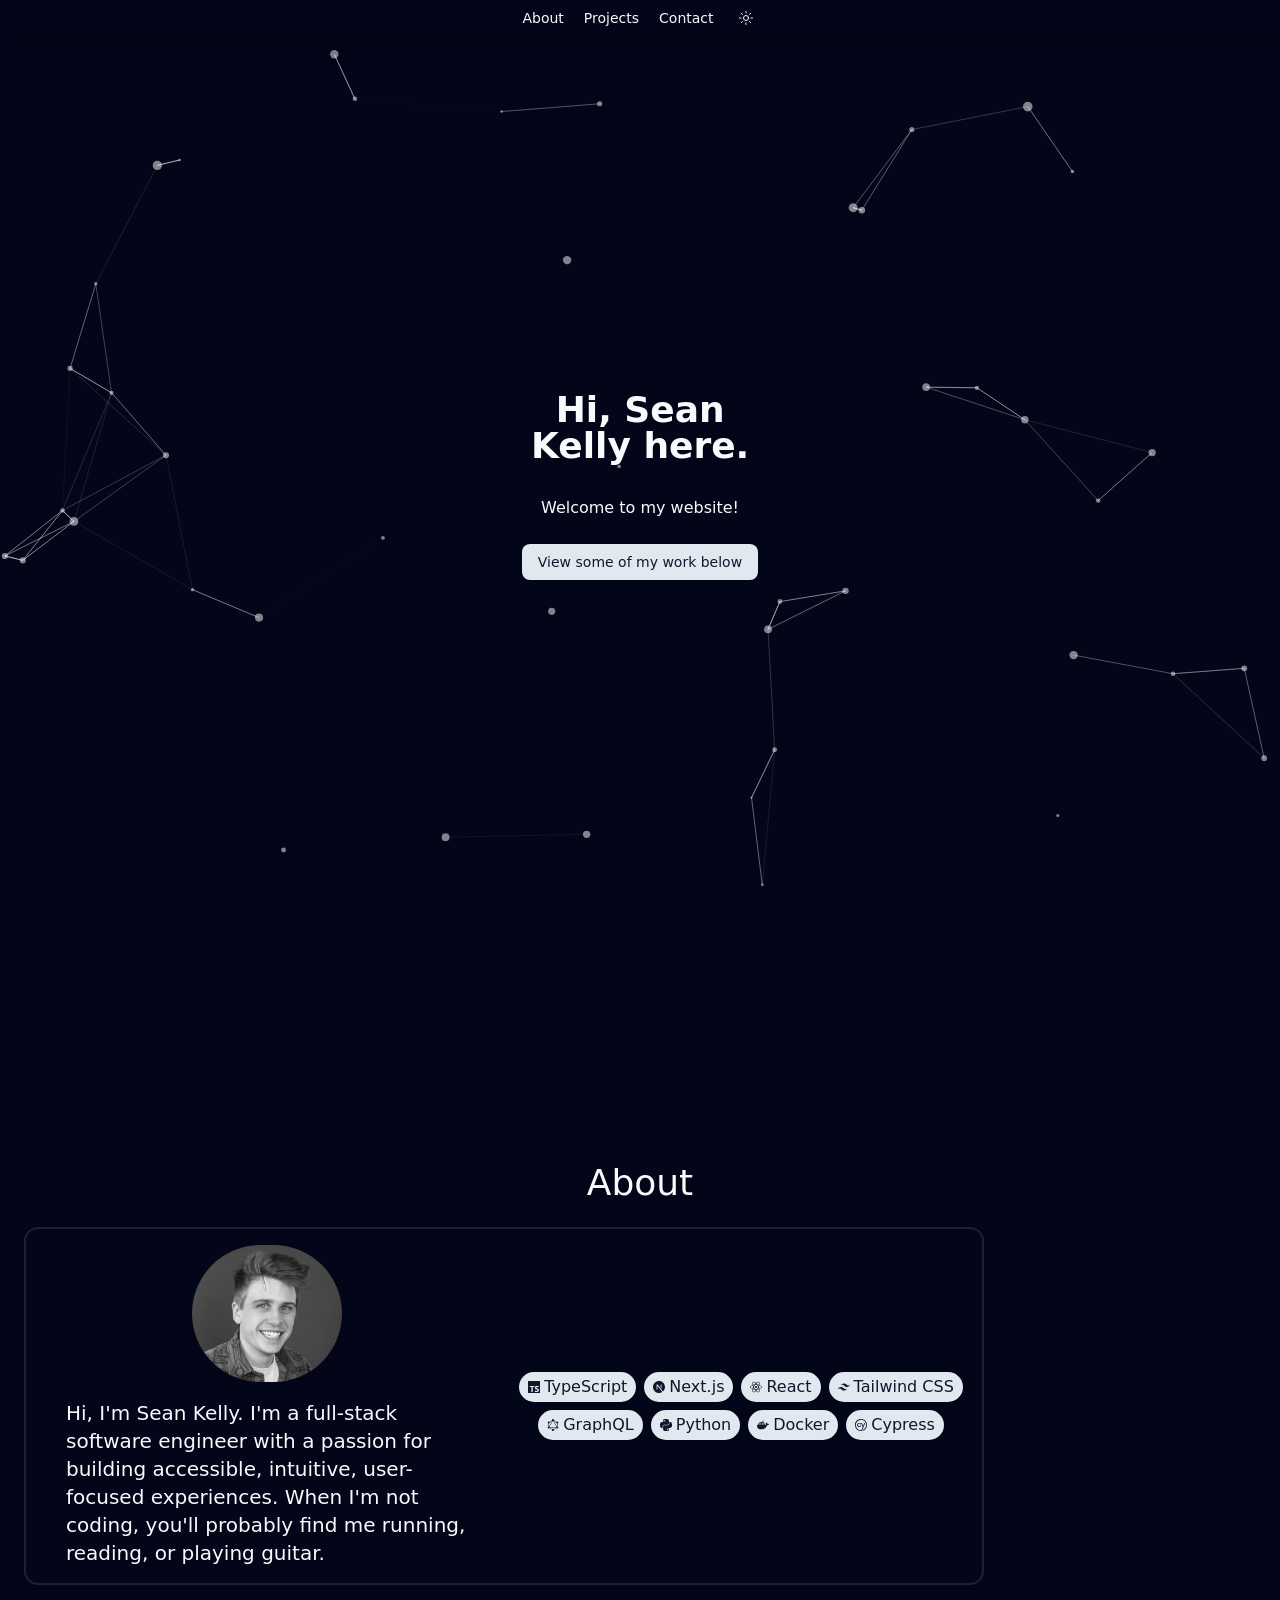
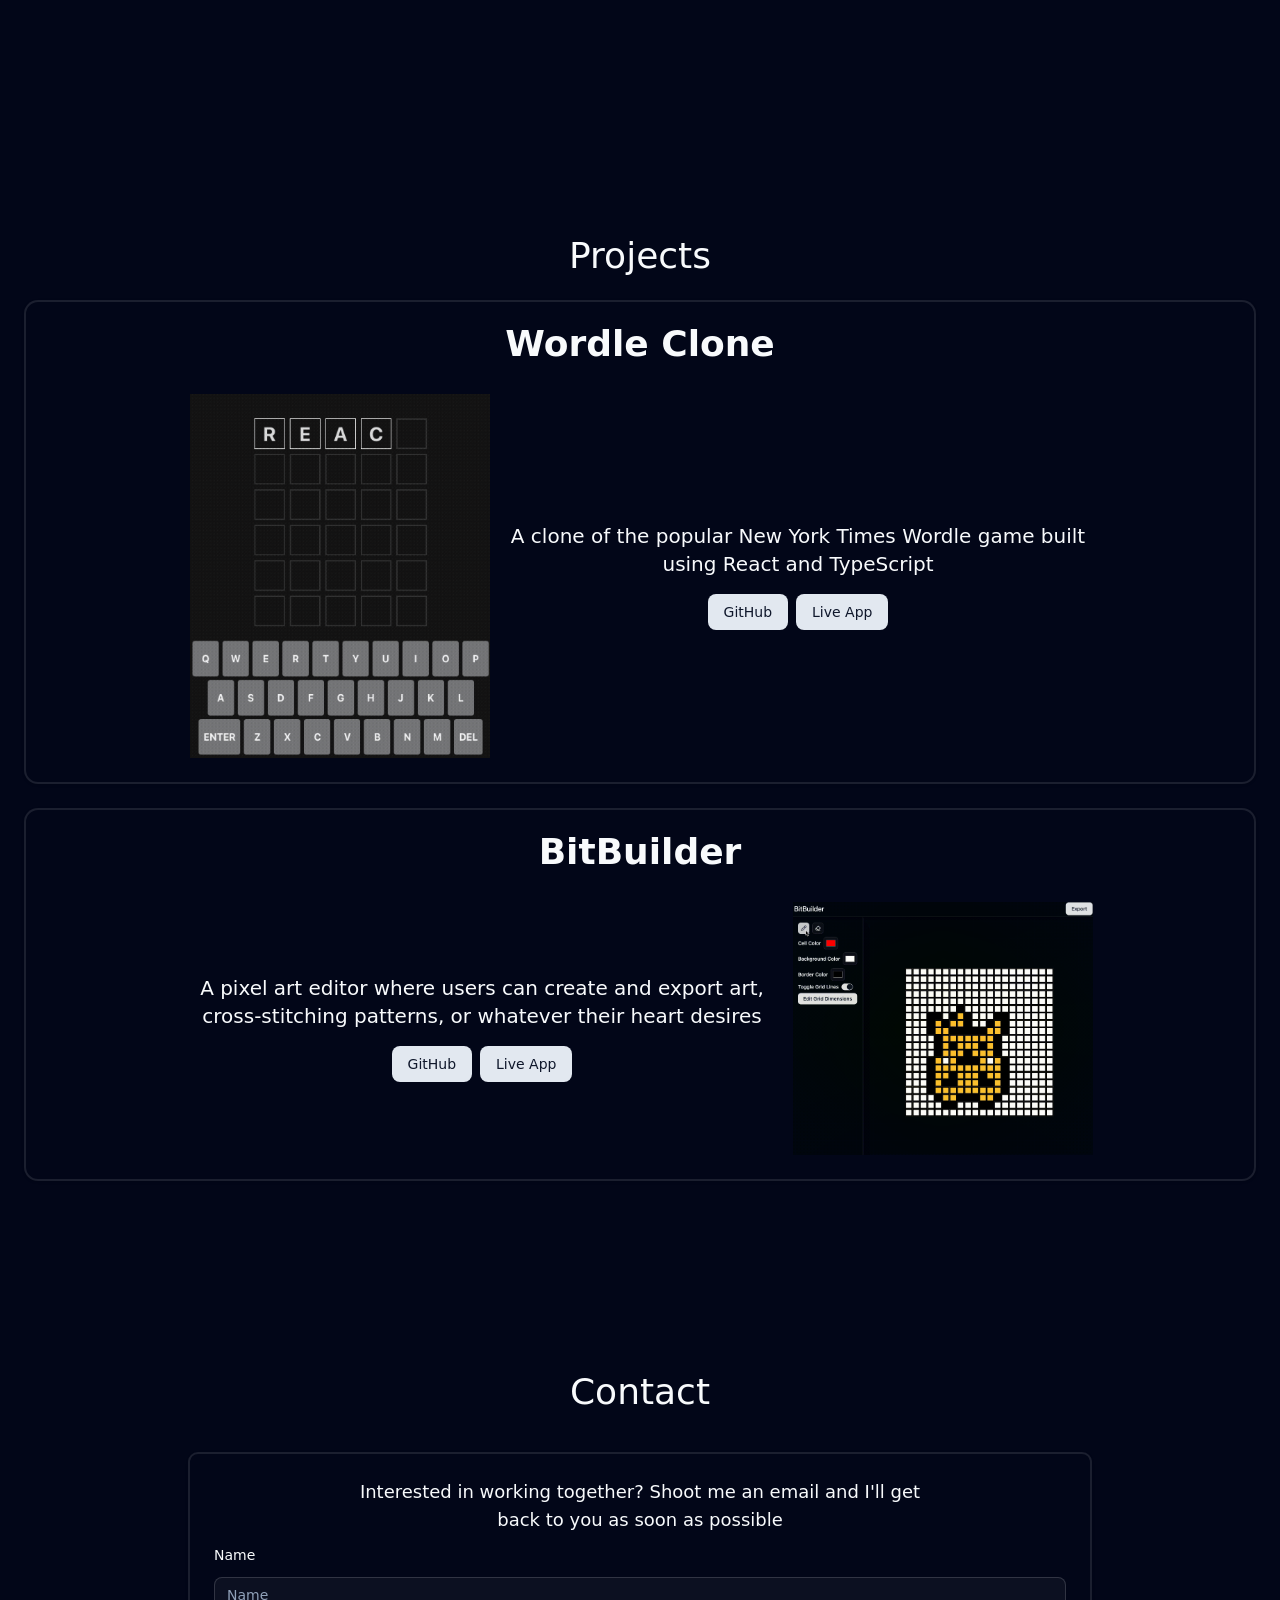
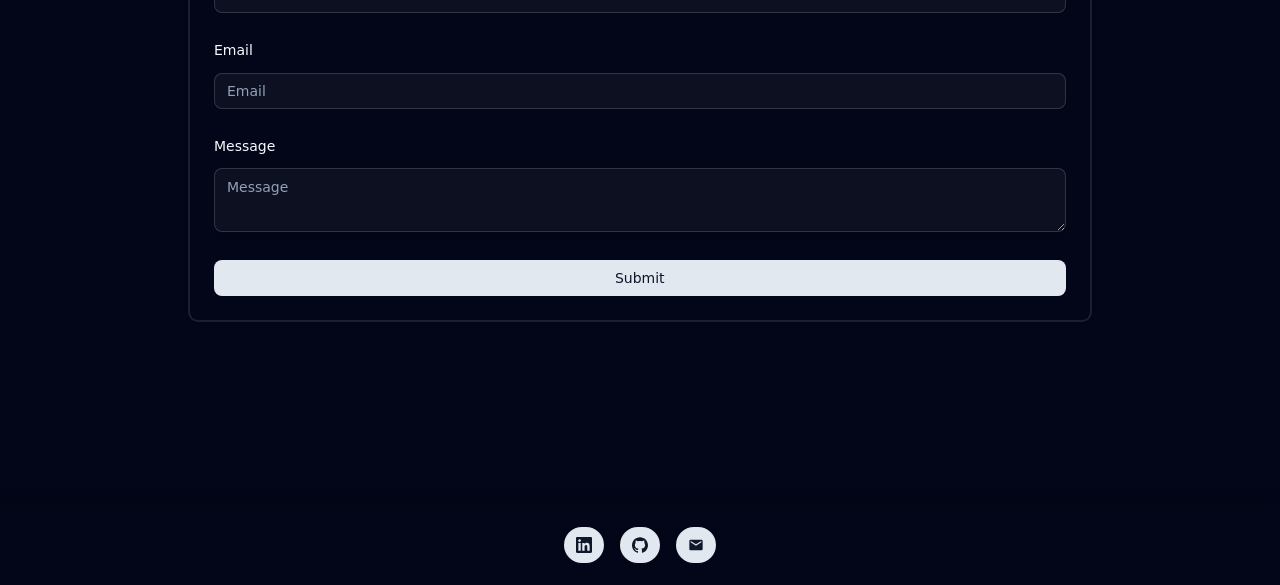
==== commit d88df729: "feat: added new section to Projects" ====
--- a/index.html
+++ b/index.html
@@ -5,7 +5,7 @@
     <!-- <link rel="icon" type="image/svg+xml" href="/vite.svg" /> -->
     <meta name="viewport" content="width=device-width, initial-scale=1.0" />
     <title>Sean Kelly | Software Engineer</title>
-    <script type="module" crossorigin src="/assets/index-C3LQkmhu.js"></script>
+    <script type="module" crossorigin src="/assets/index-B7MeQUoQ.js"></script>
     <link rel="stylesheet" crossorigin href="/assets/index-DKvy5RF0.css">
   </head>
   <body>
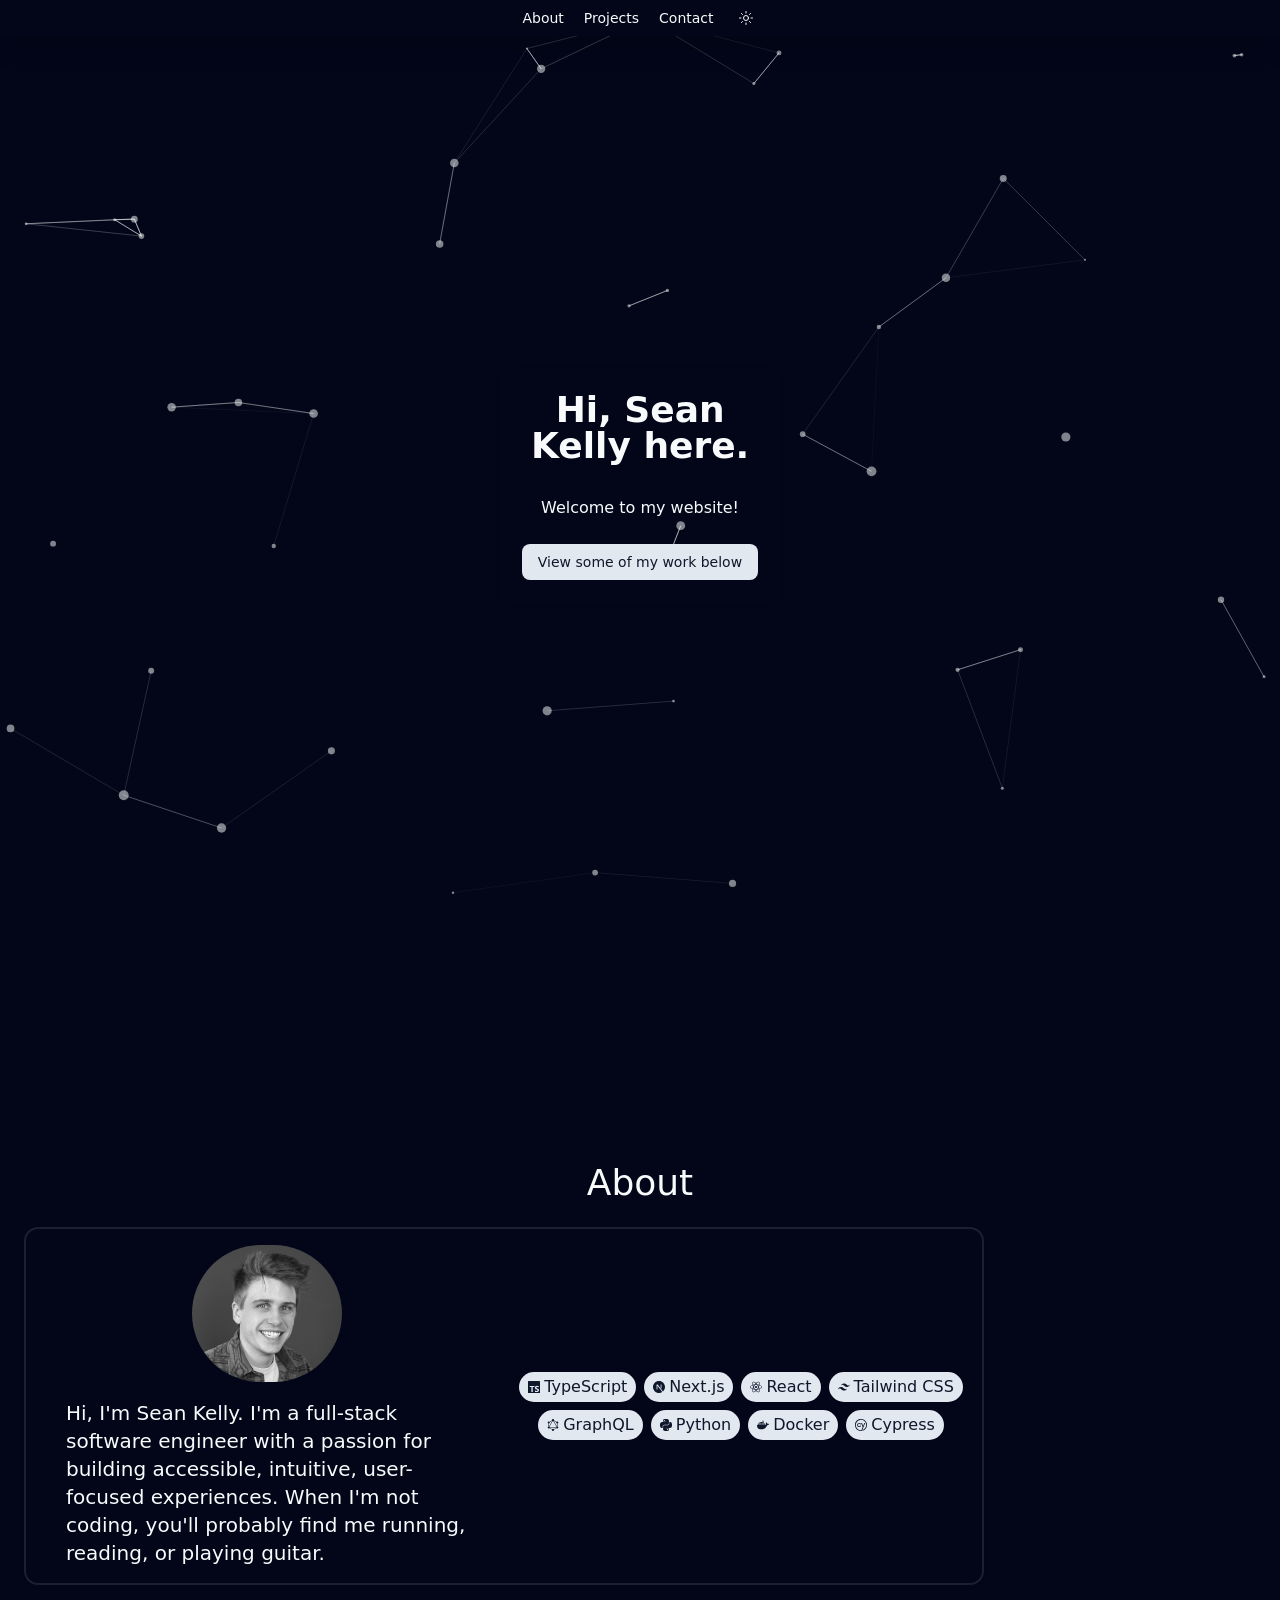
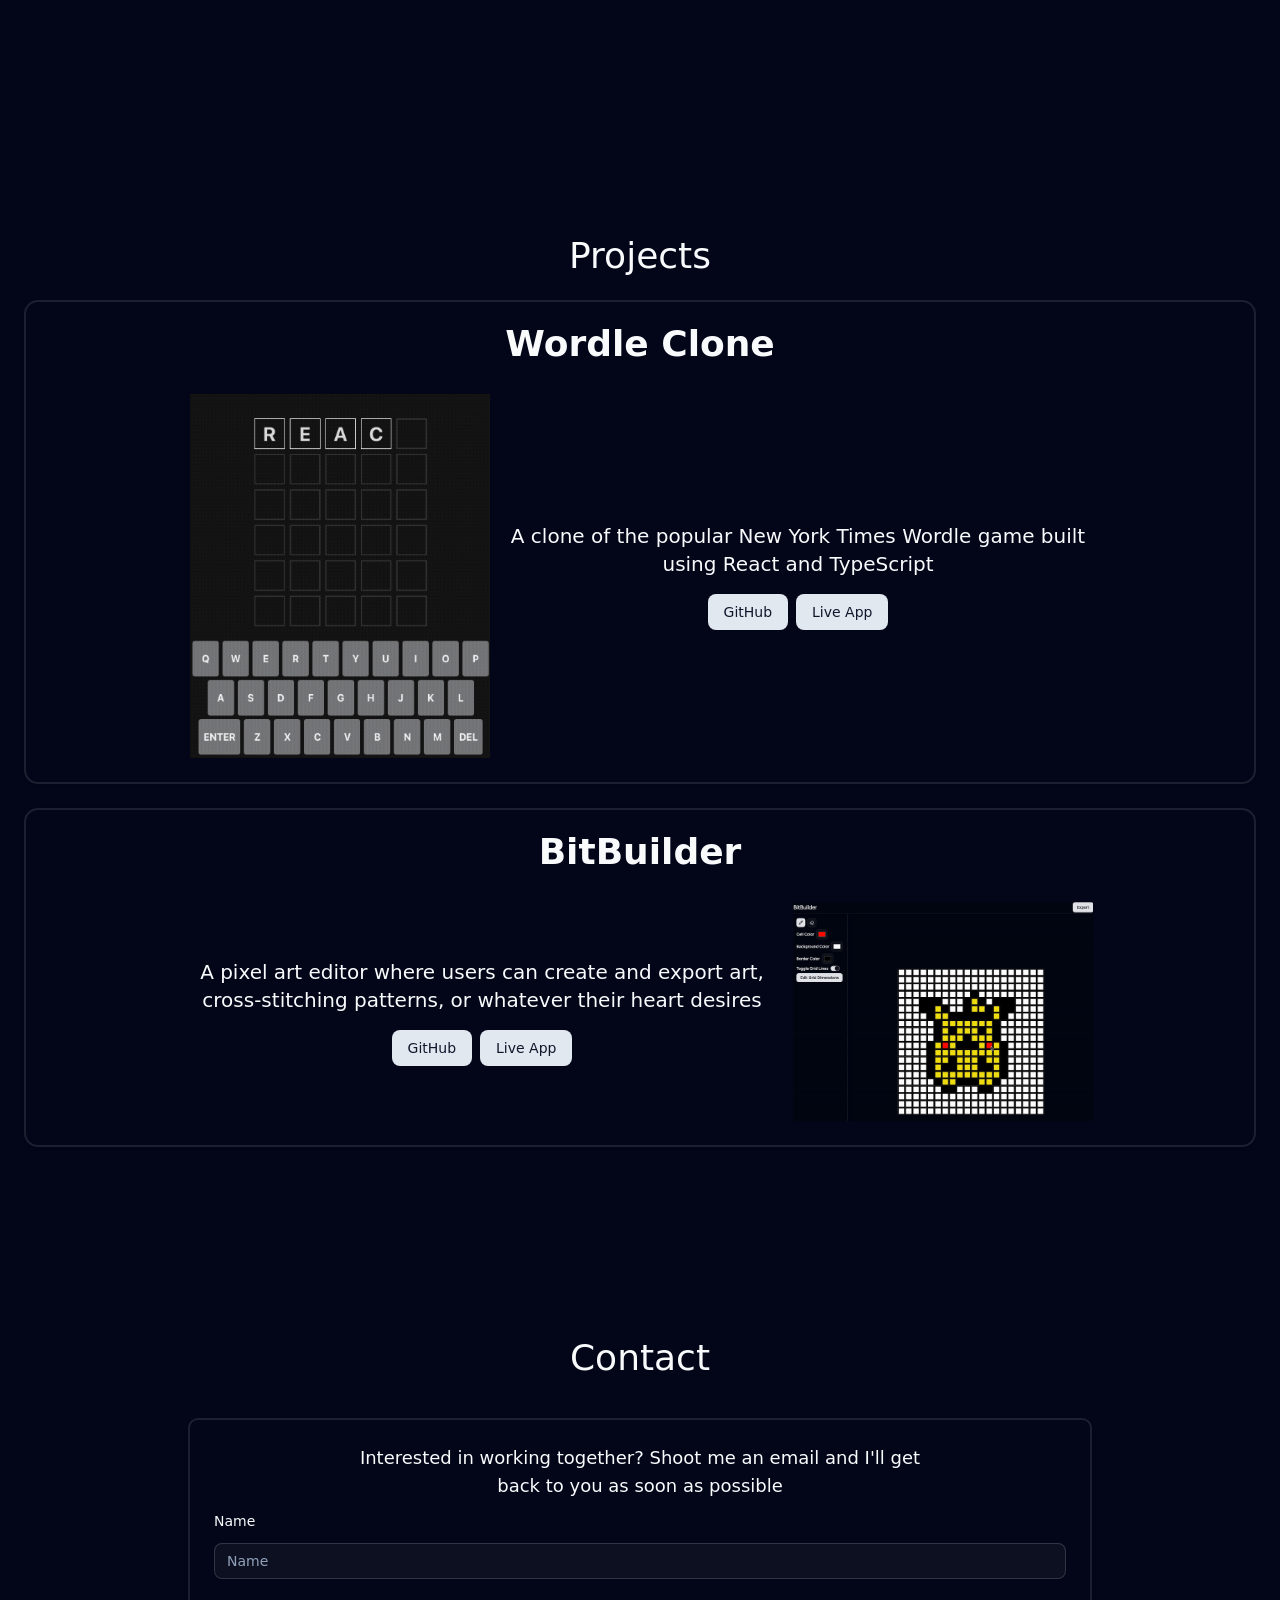
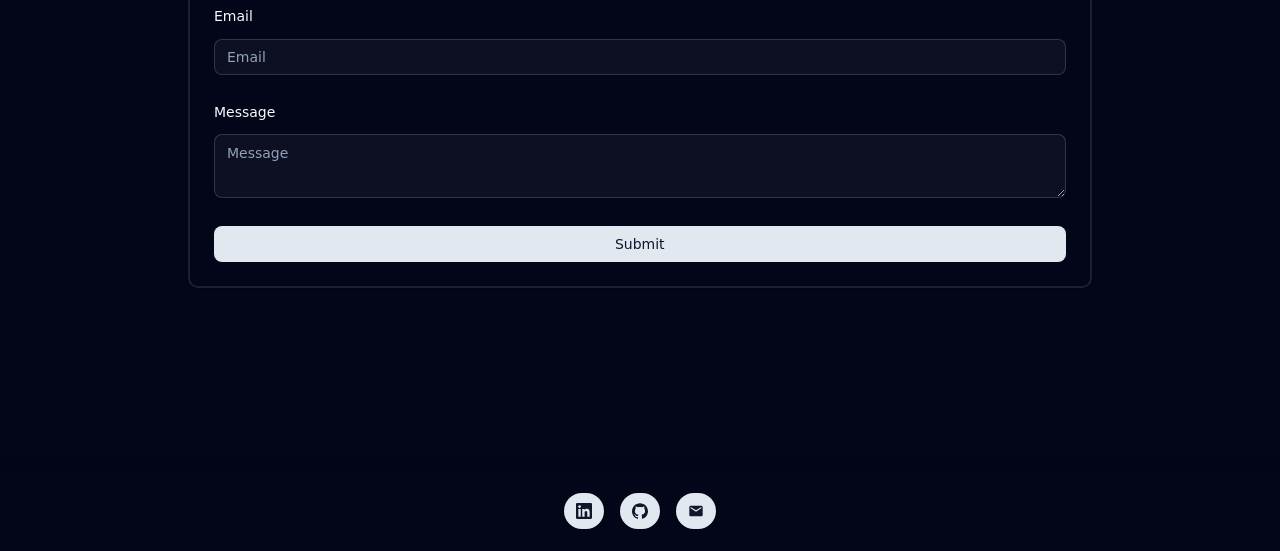
==== commit 7fc199a9: "fix: replaced bitbuilder gif" ====
--- a/index.html
+++ b/index.html
@@ -5,7 +5,7 @@
     <!-- <link rel="icon" type="image/svg+xml" href="/vite.svg" /> -->
     <meta name="viewport" content="width=device-width, initial-scale=1.0" />
     <title>Sean Kelly | Software Engineer</title>
-    <script type="module" crossorigin src="/assets/index-B7MeQUoQ.js"></script>
+    <script type="module" crossorigin src="/assets/index-DpFPofkm.js"></script>
     <link rel="stylesheet" crossorigin href="/assets/index-DKvy5RF0.css">
   </head>
   <body>
